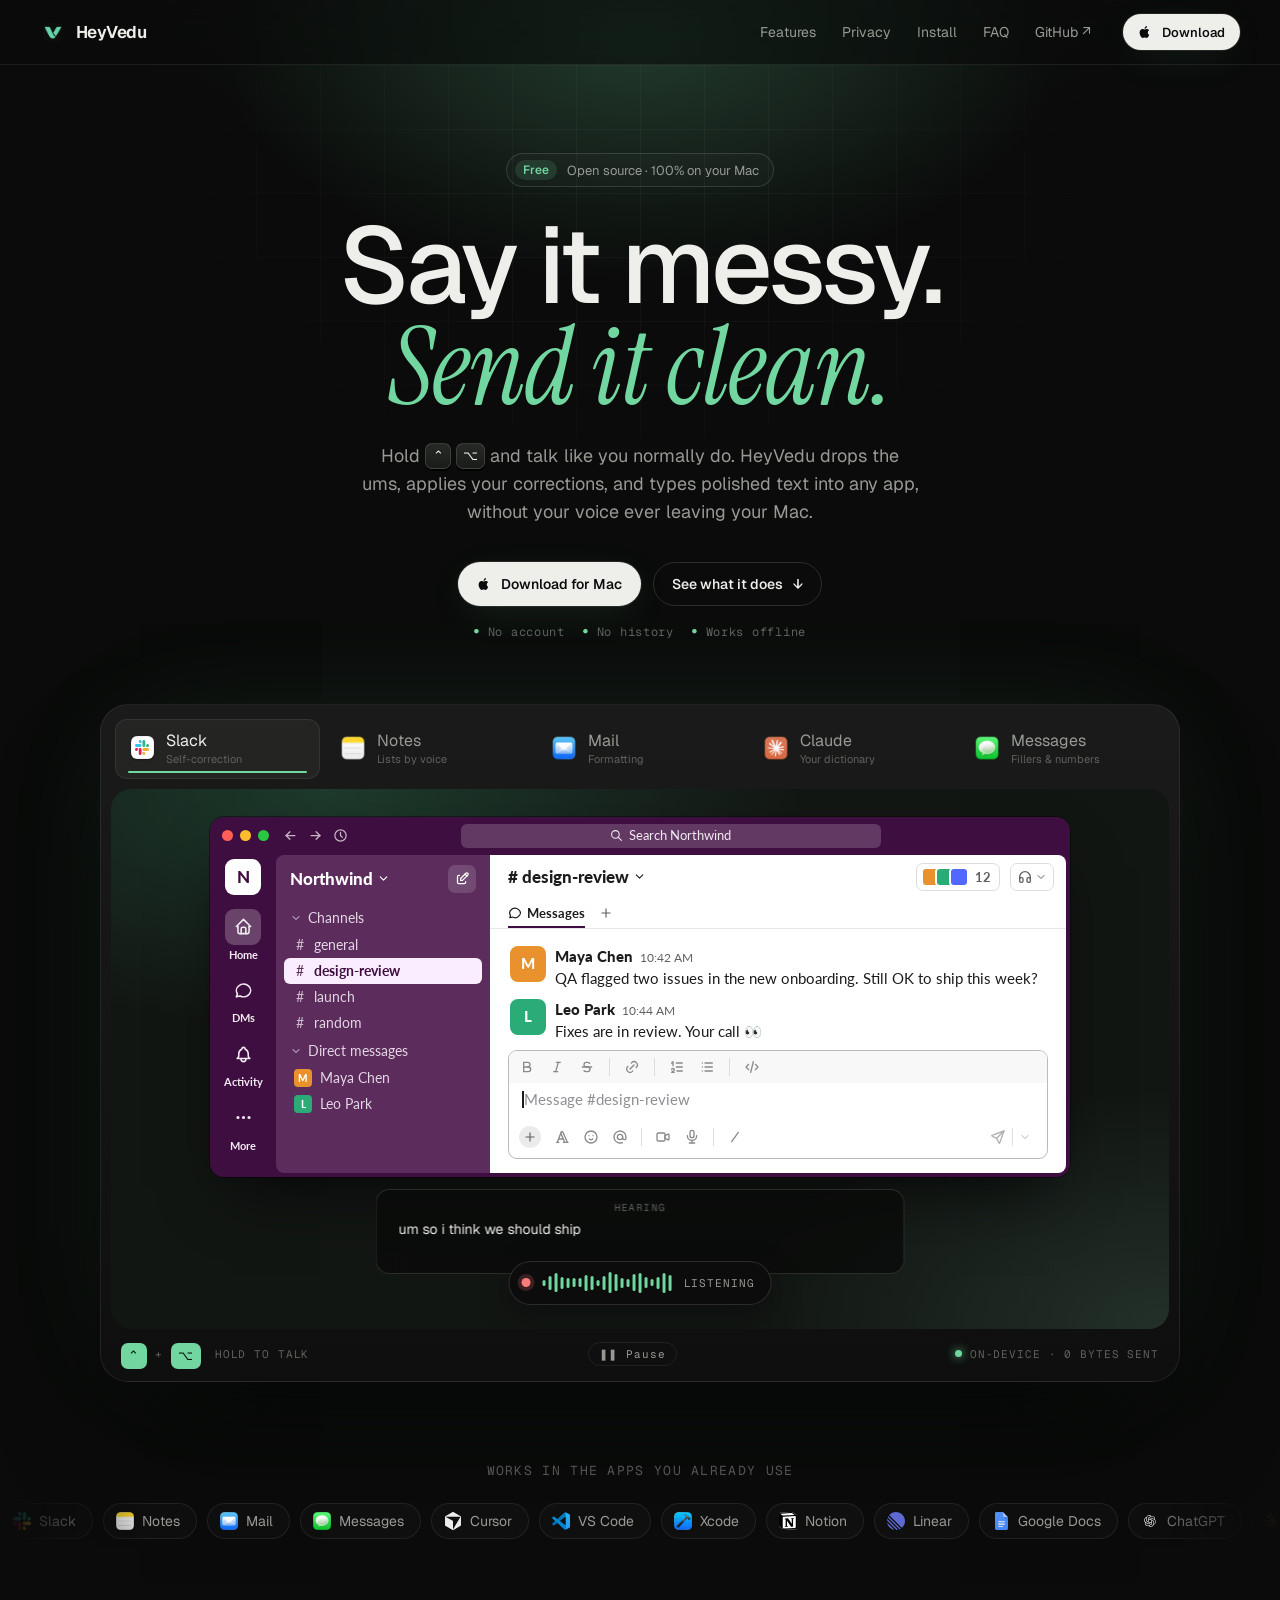
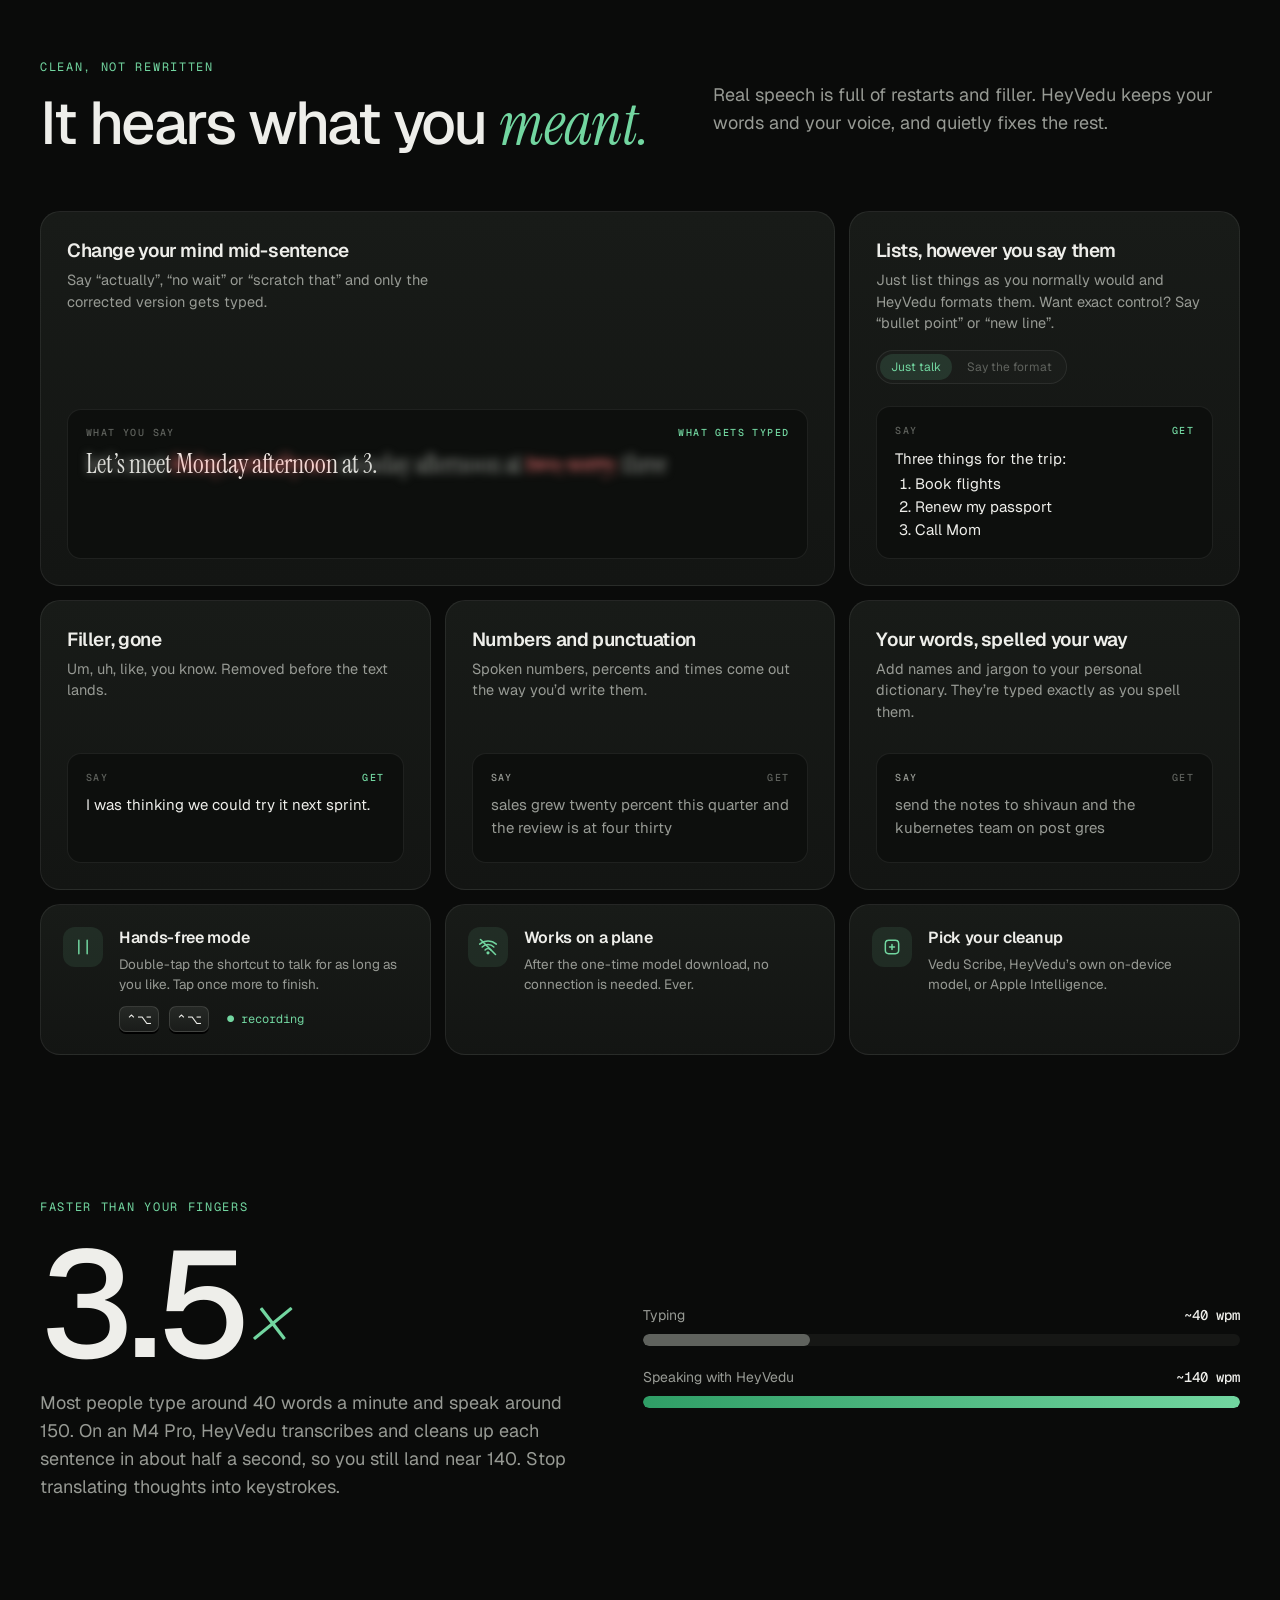
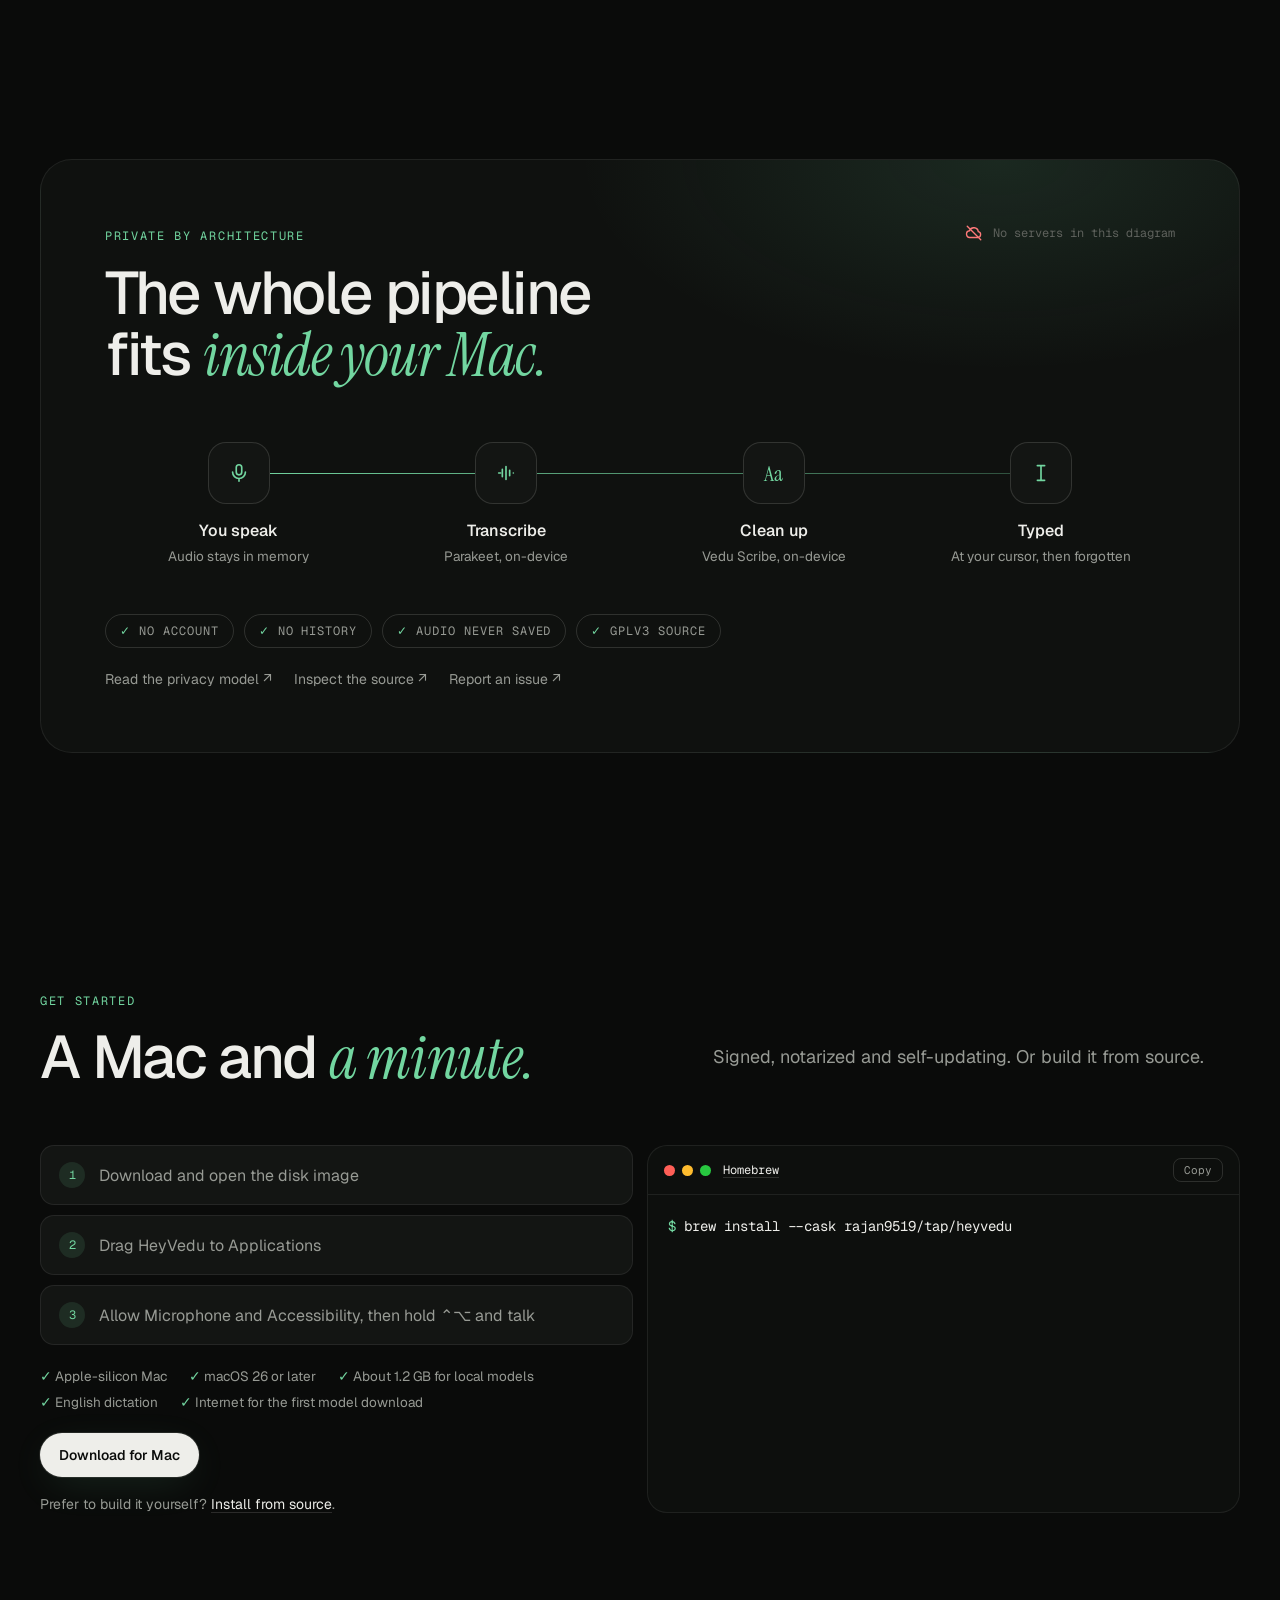
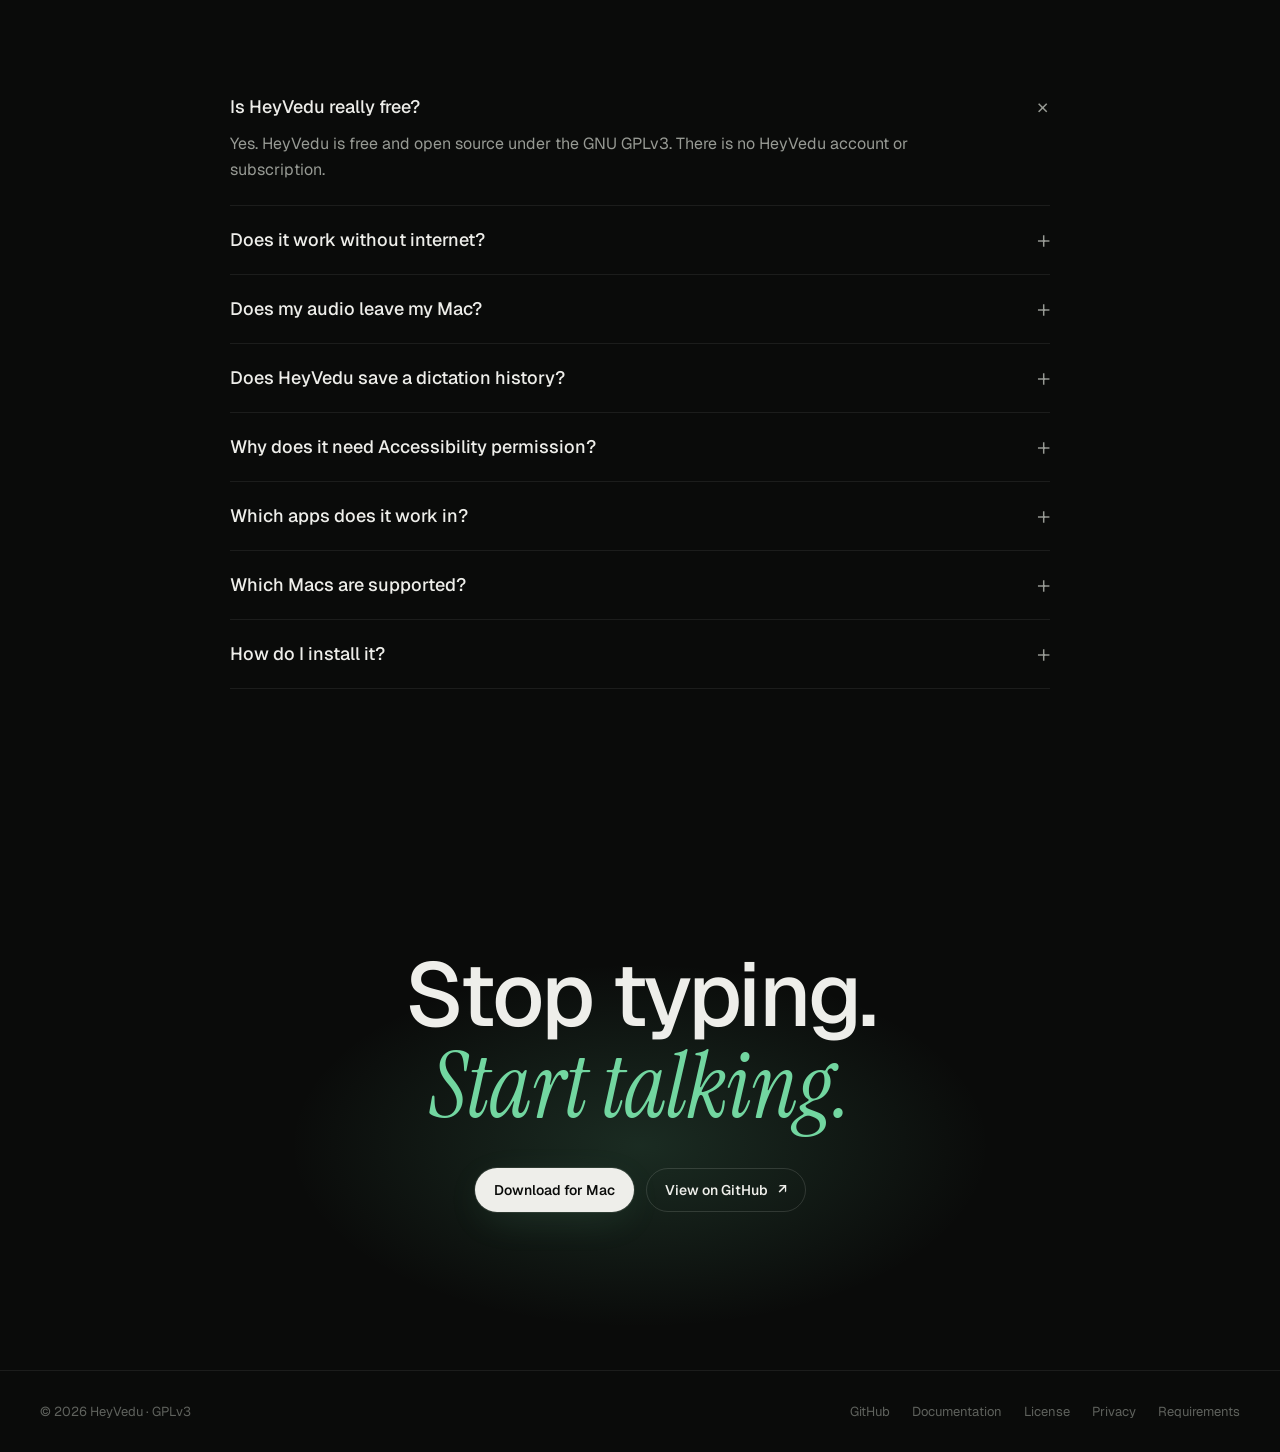
==== index.html @ 9bcd59ab "Lower the minimum macOS version to 26.0 Only the Apple Intelligence chunker needed 26.4, for SystemL" ====
<!doctype html>
<html lang="en">
<head>
  <meta charset="utf-8">
  <meta name="viewport" content="width=device-width, initial-scale=1">
  <meta name="description" content="HeyVedu is free, open-source, on-device push-to-talk dictation for Apple-silicon Macs. Talk naturally; it removes filler, applies your corrections and types clean text into any app.">
  <meta name="theme-color" content="#0a0b0a">
  <meta name="color-scheme" content="dark">
  <meta property="og:title" content="HeyVedu: Private dictation for Mac">
  <meta property="og:description" content="Say it messy. Send it clean. Free, open-source dictation that runs entirely on your Mac.">
  <meta property="og:type" content="website">
  <meta property="og:url" content="https://heyvedu.com/">
  <title>HeyVedu: Private dictation for Mac</title>
  <link rel="icon" href="assets/brand/favicon.ico" sizes="any">
  <link rel="icon" href="assets/brand/favicon-32.png" type="image/png" sizes="32x32">
  <link rel="icon" href="assets/brand/favicon-16.png" type="image/png" sizes="16x16">
  <link rel="apple-touch-icon" href="assets/brand/apple-touch-icon.png">
  <link rel="preconnect" href="https://fonts.googleapis.com">
  <link rel="preconnect" href="https://fonts.gstatic.com" crossorigin>
  <link href="https://fonts.googleapis.com/css2?family=Geist:wght@300..800&family=Lato:wght@400;700;900&family=Geist+Mono:wght@400;500&family=Instrument+Serif:ital@0;1&display=swap" rel="stylesheet">
  <link rel="stylesheet" href="styles.css?v=20261010-claude">
  <script>document.documentElement.classList.add('js')</script>
  <script src="script.js?v=20261010-claude" defer></script>
</head>
<body>
<a class="skip-link" href="#main">Skip to content</a>

<header class="site-header">
<nav class="top" aria-label="Main navigation">
  <div class="wrap">
    <a class="brand" href="#top" aria-label="HeyVedu home"><img src="assets/brand/heyvedu-app-icon.png" alt="" width="26" height="26">HeyVedu</a>
    <div class="nav-links" id="nav-links">
      <a href="#features">Features</a>
      <a href="#privacy">Privacy</a>
      <a href="#install">Install</a>
      <a href="#faq">FAQ</a>
      <a href="https://github.com/rajan9519/heyvedu" target="_blank" rel="noreferrer">GitHub <span aria-hidden="true">↗</span></a>
    </div>
    <a class="btn primary sm" href="https://app.heyvedu.com/download"><svg class="apple" viewBox="0 0 16 16" fill="currentColor"><path d="M11.2 8.5c0-1.7 1.4-2.5 1.5-2.6-.8-1.2-2.1-1.3-2.5-1.4-1.1-.1-2.1.6-2.6.6-.6 0-1.4-.6-2.3-.6C4.1 4.5 3 5.2 2.4 6.3c-1.2 2.1-.3 5.2.9 6.9.6.8 1.2 1.8 2.1 1.7.9 0 1.2-.5 2.2-.5s1.3.5 2.2.5c.9 0 1.5-.8 2.1-1.7.7-1 .9-1.9.9-2-.1 0-1.6-.6-1.6-2.7zM9.5 3.4c.5-.6.8-1.4.7-2.2-.7 0-1.5.5-2 1.1-.4.5-.8 1.3-.7 2.1.8.1 1.5-.4 2-1z"/></svg>Download</a>
    <button class="menu-toggle" type="button" aria-expanded="false" aria-controls="nav-links"><span class="sr-only">Open menu</span><span></span><span></span></button>
  </div>
</nav>
</header>

<main id="main">
<section class="hero" id="top">
  <div class="wrap">
    <span class="pill"><b>Free</b> Open source · 100% on your Mac</span>
    <h1>Say it messy.<br><span class="it">Send it clean.</span></h1>
    <p class="lede">Hold <span class="kbd">⌃</span> <span class="kbd">⌥</span> and talk like you normally do. HeyVedu drops the ums, applies your corrections, and types polished text into any app, without your voice ever leaving your Mac.</p>
    <div class="cta">
      <a class="btn primary" href="https://app.heyvedu.com/download"><svg class="apple" viewBox="0 0 16 16" fill="currentColor"><path d="M11.2 8.5c0-1.7 1.4-2.5 1.5-2.6-.8-1.2-2.1-1.3-2.5-1.4-1.1-.1-2.1.6-2.6.6-.6 0-1.4-.6-2.3-.6C4.1 4.5 3 5.2 2.4 6.3c-1.2 2.1-.3 5.2.9 6.9.6.8 1.2 1.8 2.1 1.7.9 0 1.2-.5 2.2-.5s1.3.5 2.2.5c.9 0 1.5-.8 2.1-1.7.7-1 .9-1.9.9-2-.1 0-1.6-.6-1.6-2.7zM9.5 3.4c.5-.6.8-1.4.7-2.2-.7 0-1.5.5-2 1.1-.4.5-.8 1.3-.7 2.1.8.1 1.5-.4 2-1z"/></svg>Download for Mac</a>
      <a class="btn" href="#features">See what it does <span aria-hidden="true">↓</span></a>
    </div>
    <div class="meta"><span>No account</span><span>No history</span><span>Works offline</span></div>

    <span class="anchor" id="how"></span>
    <div class="stage" id="stage" role="region" aria-label="Animated demo of HeyVedu dictating into Slack, Notes, Mail, Claude and Messages">
      <div class="tabs" id="tabs" role="tablist"></div>
      <div class="desk">
        <div class="win" id="win"></div>
        <div class="caption" id="caption" aria-hidden="true"></div>
        <div class="hud idle" id="hud"><span class="dot"></span><span class="wave" id="wave"></span><span class="st" id="hudst">Listening</span></div>
      </div>
      <div class="stage-foot">
        <div class="keys" id="keys"><span class="kbd">⌃</span><span>+</span><span class="kbd">⌥</span><span style="margin-left:6px">Hold to talk</span></div>
        <button class="stage-ctl" id="pause" type="button" aria-pressed="false">❚❚ Pause</button>
        <div class="ondev">On-device · 0 bytes sent</div>
      </div>
    </div>
  </div>
</section>

<div class="works">
  <p>Works in the apps you already use</p>
  <div class="marquee"><div class="row" id="apps"></div></div>
</div>

<section id="features">
  <div class="wrap">
    <div class="sec-head reveal">
      <div><span class="eyebrow">Clean, not rewritten</span><h2>It hears what you <span class="it">meant.</span></h2></div>
      <p class="lede">Real speech is full of restarts and filler. HeyVedu keeps your words and your voice, and quietly fixes the rest.</p>
    </div>

    <div class="bento">
      <article class="card span2 big-morph reveal">
        <h3>Change your mind mid-sentence</h3>
        <p>Say “actually”, “no wait” or “scratch that” and only the corrected version gets typed.</p>
        <div class="demo"><div class="morph" data-loop>
          <div class="lbl"><b class="a">What you say</b><b class="b">What gets typed</b></div>
          <div class="raw">let’s meet <s>friday, actually no,</s> monday afternoon at <s>two, sorry,</s> three</div>
          <div class="clean">Let’s meet Monday afternoon at 3.</div>
        </div></div>
      </article>
      <article class="card reveal">
        <h3>Lists, however you say them</h3>
        <p>Just list things as you normally would and HeyVedu formats them. Want exact control? Say “bullet point” or “new line”.</p>
        <div class="modes" aria-hidden="true"><span class="on">Just talk</span><span>Say the format</span></div>
        <div class="demo"><div class="morph" data-loop>
          <div class="lbl"><b class="a">Say</b><b class="b">Get</b></div>
          <div class="v on">
            <div class="raw">three things for the trip <s>first</s> book flights <s>second</s> renew my passport <s>and third</s> call mom</div>
            <div class="clean">Three things for the trip:<ol><li>Book flights</li><li>Renew my passport</li><li>Call Mom</li></ol></div>
          </div>
          <div class="v">
            <div class="raw">to do <em>bullet point</em> book flights <em>bullet point</em> renew passport <em>bullet point</em> call mom</div>
            <div class="clean">To do:<ul><li>Book flights</li><li>Renew passport</li><li>Call Mom</li></ul></div>
          </div>
        </div></div>
      </article>
      <article class="card reveal">
        <h3>Filler, gone</h3>
        <p>Um, uh, like, you know. Removed before the text lands.</p>
        <div class="demo"><div class="morph" data-loop>
          <div class="lbl"><b class="a">Say</b><b class="b">Get</b></div>
          <div class="raw"><s>so um</s> I was <s>like</s> thinking we could <s>uh you know</s> try it next sprint</div>
          <div class="clean">I was thinking we could try it next sprint.</div>
        </div></div>
      </article>
      <article class="card reveal">
        <h3>Numbers and punctuation</h3>
        <p>Spoken numbers, percents and times come out the way you’d write them.</p>
        <div class="demo"><div class="morph" data-loop>
          <div class="lbl"><b class="a">Say</b><b class="b">Get</b></div>
          <div class="raw">sales grew twenty percent this quarter and the review is at four thirty</div>
          <div class="clean">Sales grew 20% this quarter, and the review is at 4:30.</div>
        </div></div>
      </article>
      <article class="card reveal">
        <h3>Your words, spelled your way</h3>
        <p>Add names and jargon to your personal dictionary. They’re typed exactly as you spell them.</p>
        <div class="demo"><div class="morph" data-loop>
          <div class="lbl"><b class="a">Say</b><b class="b">Get</b></div>
          <div class="raw">send the notes to shivaun and the kubernetes team on post gres</div>
          <div class="clean">Send the notes to <mark class="dict">Siobhan</mark> and the <mark class="dict">Kubernetes</mark> team on <mark class="dict">Postgres</mark>.</div>
        </div></div>
      </article>
    </div>

    <div class="mini">
      <article class="card reveal">
        <div class="ico"><svg width="20" height="20" viewBox="0 0 24 24" fill="none" stroke="currentColor" stroke-width="1.8" stroke-linecap="round"><path d="M7 4v16M17 4v16"/></svg></div>
        <div><h3>Hands-free mode</h3><p>Double-tap the shortcut to talk for as long as you like. Tap once more to finish.</p>
          <div class="handsfree" style="margin-top:12px"><span class="kbd tap">⌃⌥</span><span class="kbd tap">⌃⌥</span><span class="ring">● recording</span></div></div>
      </article>
      <article class="card reveal">
        <div class="ico"><svg width="20" height="20" viewBox="0 0 24 24" fill="none" stroke="currentColor" stroke-width="1.8" stroke-linecap="round"><path d="M2 8.5a15 15 0 0 1 20 0M5 12a10 10 0 0 1 14 0M8.5 15.5a5 5 0 0 1 7 0"/><circle cx="12" cy="19" r="1"/><path d="M3 3l18 18"/></svg></div>
        <div><h3>Works on a plane</h3><p>After the one-time model download, no connection is needed. Ever.</p></div>
      </article>
      <article class="card reveal">
        <div class="ico"><svg width="20" height="20" viewBox="0 0 24 24" fill="none" stroke="currentColor" stroke-width="1.8" stroke-linecap="round"><rect x="4" y="4" width="16" height="16" rx="4"/><path d="M9 12h6M12 9v6"/></svg></div>
        <div><h3>Pick your cleanup</h3><p>Vedu Scribe, HeyVedu’s own on-device model, or Apple Intelligence.</p></div>
      </article>
    </div>
  </div>
</section>

<section style="padding-top:20px">
  <div class="wrap speed reveal">
    <div>
      <span class="eyebrow">Faster than your fingers</span>
      <div class="stat" style="margin-top:20px">3.5<span class="it">×</span></div>
      <p class="lede">Most people type around 40 words a minute and speak around 150. On an M4 Pro, HeyVedu transcribes and cleans up each sentence in about half a second, so you still land near 140. Stop translating thoughts into keystrokes.</p>
    </div>
    <div class="race" id="race">
      <div class="lane t"><div class="top"><span>Typing</span><b>~40 wpm</b></div><div class="track"><i></i></div></div>
      <div class="lane v"><div class="top"><span>Speaking with HeyVedu</span><b>~140 wpm</b></div><div class="track"><i></i></div></div>
    </div>
  </div>
</section>

<section id="privacy">
  <div class="wrap">
    <div class="privacy reveal">
      <div class="nocloud"><svg width="18" height="18" viewBox="0 0 24 24" fill="none" stroke="currentColor" stroke-width="1.8" stroke-linecap="round"><path d="M7 18h10a4 4 0 0 0 .7-7.9A6 6 0 0 0 6.1 9 4.5 4.5 0 0 0 7 18z"/><path d="M3 3l18 18"/></svg>No servers in this diagram</div>
      <span class="eyebrow">Private by architecture</span>
      <h2 style="margin-top:18px">The whole pipeline<br>fits <span class="it">inside your Mac.</span></h2>
      <div class="flow">
        <div class="node"><div class="ico"><svg width="22" height="22" viewBox="0 0 24 24" fill="none" stroke="currentColor" stroke-width="1.8" stroke-linecap="round"><rect x="9" y="3" width="6" height="11" rx="3"/><path d="M5 11a7 7 0 0 0 14 0M12 18v3"/></svg></div><b>You speak</b><span>Audio stays in memory</span></div>
        <div class="node"><div class="ico"><svg width="22" height="22" viewBox="0 0 24 24" fill="none" stroke="currentColor" stroke-width="1.8" stroke-linecap="round"><path d="M4 12h2M8 8v8M12 5v14M16 9v6M20 12h0"/></svg></div><b>Transcribe</b><span>Parakeet, on-device</span></div>
        <div class="node"><div class="ico" style="font-family:var(--serif);font-size:22px">Aa</div><b>Clean up</b><span>Vedu Scribe, on-device</span></div>
        <div class="node"><div class="ico"><svg width="22" height="22" viewBox="0 0 24 24" fill="none" stroke="currentColor" stroke-width="1.8" stroke-linecap="round"><path d="M12 4v16M8 4h8M8 20h8"/></svg></div><b>Typed</b><span>At your cursor, then forgotten</span></div>
      </div>
      <div class="badges"><span>No account</span><span>No history</span><span>Audio never saved</span><span>GPLv3 source</span></div>
      <div class="oss-links"><a href="https://github.com/rajan9519/heyvedu#privacy" target="_blank" rel="noreferrer">Read the privacy model ↗</a><a href="https://github.com/rajan9519/heyvedu" target="_blank" rel="noreferrer">Inspect the source ↗</a><a href="https://github.com/rajan9519/heyvedu/issues" target="_blank" rel="noreferrer">Report an issue ↗</a></div>
    </div>
  </div>
</section>

<section id="install">
  <div class="wrap">
    <div class="sec-head reveal">
      <div><span class="eyebrow">Get started</span><h2>A Mac and <span class="it">a minute.</span></h2></div>
      <p class="lede">Signed, notarized and self-updating. Or build it from source.</p>
    </div>
    <div class="install reveal">
      <div>
        <ol class="steps">
          <li>Download and open the disk image</li>
          <li>Drag HeyVedu to Applications</li>
          <li>Allow Microphone and Accessibility, then hold ⌃⌥ and talk</li>
        </ol>
        <div class="req" id="requirements"><span>Apple-silicon Mac</span><span>macOS 26 or later</span><span>About 1.2 GB for local models</span><span>English dictation</span><span>Internet for the first model download</span></div>
        <a class="btn primary" href="https://app.heyvedu.com/download">Download for Mac</a>
        <p class="install-note">Prefer to build it yourself? <a href="https://github.com/rajan9519/heyvedu#install-from-source">Install from source</a>.</p>
      </div>
      <div class="term">
        <div class="h"><span class="lights"><i></i><i></i><i></i></span><a href="https://brew.sh" target="_blank" rel="noreferrer">Homebrew</a><button class="copy" id="copy" type="button">Copy</button></div>
        <pre><span class="p">$</span> brew install --cask rajan9519/tap/heyvedu</pre>
      </div>
    </div>
  </div>
</section>

<section id="faq" style="padding-top:40px">
  <div class="wrap">
    <div class="faq reveal">
      <h2 class="sr-only">Questions, answered</h2>
      <details open><summary>Is HeyVedu really free?</summary><p>Yes. HeyVedu is free and open source under the GNU GPLv3. There is no HeyVedu account or subscription.</p></details>
      <details><summary>Does it work without internet?</summary><p>Yes, after the first model downloads. Speech recognition and cleanup run entirely on your Mac.</p></details>
      <details><summary>Does my audio leave my Mac?</summary><p>No. Recorded audio stays in memory, is never written to disk, and is transcribed on-device.</p></details>
      <details><summary>Does HeyVedu save a dictation history?</summary><p>No. HeyVedu does not store a dictation history. Debug builds log timing and errors, but not audio, transcripts, or typed keys.</p></details>
      <details><summary>Why does it need Accessibility permission?</summary><p>Accessibility access lets HeyVedu observe your push-to-talk shortcut and paste the finished text at your current cursor. Your clipboard is restored afterwards.</p></details>
      <details><summary>Which apps does it work in?</summary><p>Almost anything that accepts pasted text: chat, email, notes, documents, code editors, AI chats and terminals.</p></details>
      <details><summary>Which Macs are supported?</summary><p>HeyVedu requires an Apple-silicon Mac running macOS 26 or later. Dictation is currently English-only.</p></details>
      <details><summary>How do I install it?</summary><p><a href="https://app.heyvedu.com/download">Download the disk image</a>, open it, and drag HeyVedu to Applications. The app is signed and notarized by Apple and updates itself. You can also install it with Homebrew or <a href="https://github.com/rajan9519/heyvedu#install-from-source">build it from source</a> with Xcode.</p></details>
    </div>
  </div>
</section>

<div class="final">
  <div class="wrap reveal">
    <h2>Stop typing.<br><span class="it">Start talking.</span></h2>
    <div class="cta"><a class="btn primary" href="https://app.heyvedu.com/download">Download for Mac</a><a class="btn" href="https://github.com/rajan9519/heyvedu" target="_blank" rel="noreferrer">View on GitHub <span aria-hidden="true">↗</span></a></div>
  </div>
</div>

</main>

<footer><div class="wrap"><span>© 2026 HeyVedu · GPLv3</span><nav aria-label="Footer navigation"><a href="https://github.com/rajan9519/heyvedu">GitHub</a><a href="https://github.com/rajan9519/heyvedu#readme">Documentation</a><a href="https://github.com/rajan9519/heyvedu/blob/main/LICENSE">License</a><a href="#privacy">Privacy</a><a href="#requirements">Requirements</a></nav></div></footer>
</body>
</html>
---- styles.css ----
/* HeyVedu website. Theme: Midnight Mint. */
:root {
  --bg: #0a0b0a;
  --bg-2: #0f110f;
  --card: #131513;
  --card-2: #181b18;
  --line: color-mix(in srgb, var(--text) 8%, transparent);
  --line-2: color-mix(in srgb, var(--text) 14%, transparent);
  --text: #eeeeea;
  --muted: #979a94;
  --faint: #5f625d;
  --green: #72d6a0;
  --green-deep: #2f9e66;
  --green-glow: color-mix(in srgb, var(--green) 18%, transparent);
  --red: #ff7a7a;
  --amber: #f3c46b;
  --sans: "Geist", -apple-system, BlinkMacSystemFont, "SF Pro Text", sans-serif;
  --serif: "Instrument Serif", "Iowan Old Style", Georgia, serif;
  --mono: "Geist Mono", "SFMono-Regular", ui-monospace, monospace;
  --r: 20px;
  --display: var(--sans);
  --display-weight: 500;
  --display-track: -.035em;
  --accent-font: var(--serif);
  --accent-style: italic;
  --accent-weight: 400;
  --accent-track: -.01em;
  --btn: #eeeeea; --btn-fg: #0a0b0a;
  --kbd-1: #262926; --kbd-2: #1a1c1a; --kbd-shadow: #000;
  --on-accent: #07150d;
  --surface: #0d0f0d;
  --hud: #0b0c0b;
  --shadow: rgba(0,0,0,.9);
  --desk: radial-gradient(800px 400px at 20% 0%, #1d3a2c, transparent 60%), radial-gradient(700px 400px at 100% 100%, #23302a, transparent 60%), #121613;
  color-scheme: dark;
}
* { box-sizing: border-box; }
html { scroll-behavior: smooth; }
body { margin: 0; background: var(--bg); color: var(--text); font-family: var(--sans); -webkit-font-smoothing: antialiased; overflow-x: hidden; }
a { color: inherit; text-decoration: none; }
button { font: inherit; color: inherit; cursor: pointer; }
.wrap { width: min(1200px, 100% - 32px); margin: 0 auto; }
.eyebrow { font-family: var(--mono); font-size: 12px; letter-spacing: .14em; text-transform: uppercase; color: var(--green); }
h1, h2, .stat { font-family: var(--display); font-weight: var(--display-weight); letter-spacing: var(--display-track); margin: 0; }
h2 { font-size: clamp(36px, 5vw, 60px); line-height: 1.02; }
.it { font-family: var(--accent-font); font-style: var(--accent-style); font-weight: var(--accent-weight); letter-spacing: var(--accent-track); color: var(--green); }
.lede { color: var(--muted); font-size: 18px; line-height: 1.55; max-width: 560px; }

/* Nav */
nav.top { position: sticky; top: 0; z-index: 50; backdrop-filter: blur(18px) saturate(1.4); background: color-mix(in srgb, var(--bg) 60%, transparent); border-bottom: 1px solid var(--line); }
nav.top .wrap { display: flex; align-items: center; height: 64px; gap: 32px; }
.brand { display: flex; align-items: center; gap: 10px; font-weight: 650; font-size: 17px; letter-spacing: -.03em; }
.brand img { width: 26px; height: 26px; border-radius: 7px; }
.nav-links { display: flex; gap: 26px; font-size: 14px; color: var(--muted); margin-left: auto; }
.nav-links a:hover { color: var(--text); }
.btn { display: inline-flex; align-items: center; gap: 10px; height: 44px; padding: 0 18px; border-radius: 999px; font-size: 14px; font-weight: 550; border: 1px solid var(--line-2); background: transparent; transition: transform .2s, background .2s, box-shadow .2s; white-space: nowrap; }
.btn:hover { transform: translateY(-1px); }
.btn.primary { background: var(--btn); color: var(--btn-fg); border-color: transparent; box-shadow: 0 0 0 1px color-mix(in srgb, var(--text) 10%, transparent), 0 10px 40px -10px var(--green-glow); }
.btn.primary:hover { filter: brightness(1.12); }
.btn.sm { height: 36px; padding: 0 14px; font-size: 13px; }
.btn .apple { width: 14px; height: 14px; }

/* Hero */
.hero { position: relative; padding: 88px 0 40px; text-align: center; }
.hero::before { content: ""; position: absolute; inset: -200px 0 auto; height: 900px; background: radial-gradient(600px 340px at 50% 20%, color-mix(in srgb, var(--green) 20%, transparent), transparent 70%), radial-gradient(900px 500px at 50% 0%, color-mix(in srgb, var(--green) 7%, transparent), transparent 70%); pointer-events: none; z-index: -1; }
.hero::after { content: ""; position: absolute; inset: 0; background-image: linear-gradient(var(--line) 1px, transparent 1px), linear-gradient(90deg, var(--line) 1px, transparent 1px); background-size: 64px 64px; mask-image: radial-gradient(700px 420px at 50% 10%, #000 20%, transparent 75%); opacity: .5; pointer-events: none; z-index: -1; }
.pill { display: inline-flex; align-items: center; gap: 10px; padding: 6px 14px 6px 8px; border: 1px solid var(--line-2); border-radius: 999px; font-size: 13px; color: var(--muted); background: color-mix(in srgb, var(--text) 2%, transparent); }
.pill b { font-weight: 550; color: var(--text); padding: 2px 8px; border-radius: 999px; background: color-mix(in srgb, var(--green) 14%, transparent); color: var(--green); font-size: 12px; }
.hero h1 { font-size: clamp(52px, 8.4vw, 112px); line-height: .94; margin: 28px auto 24px; max-width: 980px; }
.hero .lede { margin: 0 auto; text-align: center; }
.kbd { display: inline-flex; align-items: center; justify-content: center; min-width: 26px; height: 26px; padding: 0 6px; border-radius: 7px; font-family: var(--mono); font-size: 13px; color: var(--text); background: linear-gradient(var(--kbd-1), var(--kbd-2)); border: 1px solid var(--line-2); box-shadow: 0 2px 0 var(--kbd-shadow); vertical-align: 2px; }
.cta { display: flex; gap: 12px; justify-content: center; margin: 36px 0 18px; flex-wrap: wrap; }
.meta { font-family: var(--mono); font-size: 12px; color: var(--faint); letter-spacing: .06em; display: flex; gap: 18px; justify-content: center; flex-wrap: wrap; }
.meta span::before { content: "●"; color: var(--green); margin-right: 8px; font-size: 8px; vertical-align: 2px; }

/* Demo stage */
.stage { margin: 64px auto 0; max-width: 1080px; border-radius: 28px; padding: 10px; background: linear-gradient(180deg, color-mix(in srgb, var(--text) 7%, transparent), color-mix(in srgb, var(--text) 2%, transparent)); border: 1px solid var(--line); box-shadow: 0 60px 120px -40px var(--shadow), 0 0 120px -40px var(--green-glow); text-align: left; }
.tabs { display: flex; gap: 6px; padding: 4px 4px 10px; overflow-x: auto; scrollbar-width: none; }
.tab { position: relative; flex: 1; min-width: 136px; display: flex; align-items: center; gap: 10px; padding: 10px 12px 12px; border-radius: 12px; border: 1px solid transparent; background: transparent; text-align: left; color: var(--muted); overflow: hidden; transition: background .2s, color .2s; }
.tab:hover { color: var(--text); }
.tab.on { background: color-mix(in srgb, var(--text) 5%, transparent); border-color: var(--line); color: var(--text); }
.tab .ic { width: 28px; height: 28px; display: grid; place-items: center; flex: none; }
.tab .ic img { width: 100%; height: 100%; object-fit: contain; }
.tab .ic.tile { width: 23px; height: 23px; margin: 0 2.5px; border-radius: 6px; box-shadow: 0 1px 2px rgba(0,0,0,.35), inset 0 0 0 .5px rgba(0,0,0,.12); }
.tab .ic.tile img { width: 64%; height: 64%; }
.tab small { display: block; font-size: 11px; color: var(--faint); margin-top: 1px; }
.tab .bar { position: absolute; left: 12px; right: 12px; bottom: 5px; height: 2px; border-radius: 2px; background: var(--line); overflow: hidden; opacity: 0; }
.tab.on .bar { opacity: 1; }
.tab .bar i { display: block; height: 100%; width: 0; background: var(--green); }
.desk { position: relative; height: 540px; border-radius: 20px; overflow: hidden; background: var(--desk); }
.win { position: absolute; left: 50%; top: 28px; transform: translateX(-50%); width: min(860px, calc(100% - 32px)); height: 360px; border-radius: 14px; overflow: hidden; box-shadow: 0 30px 60px -20px rgba(0,0,0,.7), 0 0 0 1px rgba(0,0,0,.4); transition: opacity .35s, transform .35s; }
.win.swap { opacity: 0; transform: translateX(-50%) translateY(10px) scale(.985); }
.lights { display: flex; gap: 7px; }
.lights i { width: 11px; height: 11px; border-radius: 50%; background: #ff5f57; }
.lights i:nth-child(2) { background: #febc2e; } .lights i:nth-child(3) { background: #28c840; }

/* Live caption + HUD */
.caption { position: absolute; left: 50%; top: 400px; transform: translateX(-50%) translateY(8px); max-width: min(640px, calc(100% - 40px)); padding: 10px 16px; border-radius: 14px; background: color-mix(in srgb, var(--bg) 78%, transparent); backdrop-filter: blur(14px); border: 1px solid var(--line-2); font-size: 14px; line-height: 1.55; color: var(--text); opacity: 0; transition: opacity .3s, transform .3s; text-align: center; }
.caption.show { opacity: 1; transform: translateX(-50%) translateY(0); }
.caption .lbl { display: block; font-family: var(--mono); font-size: 10px; letter-spacing: .14em; color: var(--faint); text-transform: uppercase; margin-bottom: 4px; }
.w { display: inline; opacity: 0; transition: opacity .18s, color .3s; }
.w.in { opacity: 1; }
.w.f, .w.x { position: relative; }
.w.c { color: var(--amber); font-family: var(--mono); font-size: 12px; }
.w.d { text-decoration: underline dotted color-mix(in srgb, var(--green) 70%, transparent); text-underline-offset: 4px; }
.caption.clean .w.f, .caption.clean .w.x { color: var(--red); text-decoration: line-through; text-decoration-thickness: 1.5px; opacity: .65; }
.caption.clean .w.c { opacity: .5; }
.hud { position: absolute; left: 50%; bottom: 24px; transform: translateX(-50%); display: flex; align-items: center; gap: 12px; height: 44px; padding: 0 16px 0 12px; border-radius: 999px; background: var(--hud); border: 1px solid var(--line-2); box-shadow: 0 10px 30px rgba(0,0,0,.35); font-size: 13px; color: var(--muted); min-width: 220px; transition: opacity .3s, transform .3s; }
.hud.idle { opacity: 0; transform: translateX(-50%) translateY(14px); }
.hud .dot { width: 9px; height: 9px; border-radius: 50%; background: var(--red); box-shadow: 0 0 0 4px rgba(255,122,122,.18); }
.hud.cleaning .dot { background: var(--green); box-shadow: 0 0 0 4px var(--green-glow); animation: pulse 1s infinite; }
.wave { display: flex; align-items: center; gap: 3px; height: 22px; flex: 1; }
.wave i { width: 3px; border-radius: 3px; background: var(--green); height: 4px; transition: height .12s; }
.hud .st { font-family: var(--mono); font-size: 11px; letter-spacing: .08em; text-transform: uppercase; margin-left: auto; }
@keyframes pulse { 50% { opacity: .4; } }
.stage-foot { display: flex; align-items: center; justify-content: space-between; gap: 16px; padding: 12px 10px 4px; font-family: var(--mono); font-size: 11px; color: var(--faint); letter-spacing: .08em; text-transform: uppercase; flex-wrap: wrap; }
.keys { display: flex; align-items: center; gap: 8px; }
.keys .kbd { transition: transform .1s, background .2s, color .2s; }
.keys.down .kbd { transform: translateY(2px); box-shadow: none; background: var(--green); color: var(--on-accent); border-color: transparent; }
.ondev { display: flex; align-items: center; gap: 8px; }
.ondev::before { content: ""; width: 7px; height: 7px; border-radius: 50%; background: var(--green); box-shadow: 0 0 10px var(--green); }
.stage-ctl { background: none; border: 1px solid var(--line); border-radius: 999px; padding: 4px 10px; font-family: var(--mono); font-size: 11px; color: var(--muted); letter-spacing: .08em; }

/* App skins: modelled on the real macOS apps */
.app { --sf: -apple-system, BlinkMacSystemFont, "SF Pro Text", "Helvetica Neue", sans-serif; display: flex; height: 100%; font: 13px/1.4 var(--sf); color: #1d1d1f; background: #fff; letter-spacing: 0; text-align: left; }
.app .i { width: 16px; height: 16px; flex: none; stroke-width: 1.7; }
.app .sp { flex: 1; }
.app .ph { color: #8e8e93; pointer-events: none; }
.app .ins:not(:empty) ~ .ph { display: none; }
.ins { white-space: normal; }
.caret { display: inline-block; width: 1.5px; height: 1.15em; vertical-align: -3px; background: currentColor; margin-left: 1px; animation: blink 1s steps(1) infinite; }
@keyframes blink { 50% { opacity: 0; } }
.pasted { animation: flash 1.2s ease-out; border-radius: 4px; }
@keyframes flash { 0% { background: color-mix(in srgb, var(--green) 45%, transparent); } 100% { background: transparent; } }
mark.dict { background: none; color: inherit; border-bottom: 2px solid var(--green); }

/* Slack */
.slack { flex-direction: column; background: #3f0e40; font-family: Lato, var(--sf); font-size: 14px; color: #1d1c1d; }
.slack .top { height: 38px; flex: none; display: flex; align-items: center; gap: 14px; padding: 0 12px; color: #e8dfe8; }
.slack .top .nav { display: flex; gap: 10px; width: 120px; opacity: .8; }
.slack .top .nav .i { width: 15px; height: 15px; }
.slack .top .search { flex: 1; max-width: 420px; margin: 0 auto; height: 24px; border-radius: 6px; background: rgba(255,255,255,.18); display: flex; align-items: center; justify-content: center; gap: 6px; font-size: 12.5px; color: #f2eaf2; }
.slack .top .search .i { width: 13px; height: 13px; }
.slack .body { flex: 1; display: flex; min-height: 0; padding: 0 4px 4px 0; }
.slack .rail { width: 66px; flex: none; display: flex; flex-direction: column; align-items: center; gap: 10px; padding-top: 4px; color: #f2eaf2; font-size: 10.5px; font-weight: 700; }
.slack .wsi { width: 36px; height: 36px; border-radius: 9px; background: #fff; color: #3f0e40; display: grid; place-items: center; font-weight: 900; font-size: 17px; margin-bottom: 4px; }
.slack .ri { display: flex; flex-direction: column; align-items: center; gap: 3px; }
.slack .ri span { width: 36px; height: 36px; border-radius: 9px; display: grid; place-items: center; }
.slack .ri span .i { width: 19px; height: 19px; }
.slack .ri.on span { background: rgba(255,255,255,.22); }
.slack aside { width: 214px; flex: none; background: #5b2c5c; border-radius: 8px 0 0 8px; padding: 10px 8px; color: #e4d6e4; font-size: 14px; overflow: hidden; }
.slack aside .ws { color: #fff; font-weight: 900; font-size: 17px; padding: 0 6px 10px; display: flex; align-items: center; gap: 4px; }
.slack aside .ws .i { width: 13px; height: 13px; }
.slack aside .ws .new { margin-left: auto; width: 28px; height: 28px; border-radius: 7px; background: rgba(255,255,255,.14); display: grid; place-items: center; }
.slack aside .ws .new .i { width: 15px; height: 15px; }
.slack aside .sec { display: flex; align-items: center; gap: 6px; padding: 6px 6px 4px; font-size: 13.5px; }
.slack aside .sec .i { width: 12px; height: 12px; }
.slack aside .ch { display: flex; align-items: center; gap: 8px; height: 26px; padding: 0 10px; border-radius: 6px; white-space: nowrap; }
.slack aside .ch b { width: 12px; text-align: center; font-weight: 400; opacity: .85; }
.slack aside .ch.on { background: #f9edff; color: #3f0e40; font-weight: 700; }
.slack .dm { width: 18px; height: 18px; border-radius: 4px; font-style: normal; line-height: 1; font-size: 10px; font-weight: 900; color: #fff; display: grid; place-items: center; }
.slack main { flex: 1; display: flex; flex-direction: column; min-width: 0; background: #fff; border-radius: 0 8px 8px 0; overflow: hidden; }
.slack .hd { height: 44px; flex: none; padding: 0 12px 0 18px; display: flex; align-items: center; gap: 10px; }
.slack .hd b { font-weight: 900; font-size: 17px; display: flex; align-items: center; gap: 4px; margin-right: auto; }
.slack .hd b .i { width: 13px; height: 13px; }
.slack .mem { display: flex; align-items: center; height: 28px; padding: 0 8px 0 4px; border: 1px solid #ddd; border-radius: 7px; font-size: 13px; font-weight: 700; color: #616061; }
.slack .mem i { width: 20px; height: 20px; border-radius: 5px; border: 2px solid #fff; margin-right: -6px; }
.slack .mem i:last-of-type { margin-right: 6px; }
.slack .hud-btn { display: flex; align-items: center; gap: 2px; height: 28px; padding: 0 6px; border: 1px solid #ddd; border-radius: 7px; color: #616061; }
.slack .hud-btn .i:last-child { width: 12px; height: 12px; }
.slack .tabsr { height: 30px; flex: none; display: flex; align-items: stretch; gap: 14px; padding: 0 18px; border-bottom: 1px solid #e8e8e8; font-size: 13px; color: #616061; }
.slack .tabsr span { display: flex; align-items: center; gap: 5px; }
.slack .tabsr .i { width: 14px; height: 14px; }
.slack .tabsr .on { color: #1d1c1d; font-weight: 700; box-shadow: inset 0 -2px #3f0e40; }
.slack .feed { flex: 1; padding: 8px 20px; display: flex; flex-direction: column; gap: 10px; justify-content: flex-end; overflow: hidden; }
.msg { display: flex; gap: 9px; }
.msg .av { width: 36px; height: 36px; border-radius: 8px; flex: none; display: grid; place-items: center; color: #fff; font-weight: 900; font-size: 15px; }
.msg b { font-size: 15px; font-weight: 900; } .msg time { color: #616061; font-size: 12px; margin-left: 7px; }
.msg p { margin: 1px 0 0; line-height: 1.45; font-size: 14.5px; }
.slack .composer { flex: none; margin: 0 18px 14px; border: 1px solid #bbbabb; border-radius: 9px; overflow: hidden; }
.slack .composer .fmt, .slack .composer .acts { display: flex; align-items: center; gap: 13px; padding: 7px 10px; color: #8a8a8a; }
.slack .composer .fmt { background: #f8f8f8; gap: 14px; }
.slack .composer em { width: 1px; height: 18px; background: #ddd; }
.slack .composer .txt { padding: 6px 12px; min-height: 26px; line-height: 1.45; font-size: 14.5px; }
.slack .composer .plus { width: 22px; height: 22px; border-radius: 50%; background: #ebebeb; display: grid; place-items: center; color: #616061; }
.slack .composer .plus .i { width: 14px; height: 14px; }
.slack .composer .send { margin-left: auto; display: flex; align-items: center; gap: 6px; height: 28px; padding: 0 6px 0 9px; border-radius: 5px; color: #b0b0b0; transition: background .2s, color .2s; }
.slack .composer .send em { background: currentColor; opacity: .4; }
.slack .composer .send .i:last-child { width: 12px; height: 12px; }
.slack .composer.ready .send { background: #007a5a; color: #fff; }

/* Notes */
.notes { background: #fff; }
.notes .tb { height: 44px; flex: none; display: flex; align-items: center; gap: 16px; padding: 0 14px; color: #6e6e73; }
.notes aside { width: 172px; flex: none; margin: 6px 0 6px 6px; border-radius: 12px; background: #f2f1ef; box-shadow: inset 0 0 0 .5px rgba(0,0,0,.08); overflow: hidden; }
.notes aside .tb { padding: 0 12px; justify-content: space-between; }
.notes .grp { font-size: 11px; font-weight: 600; color: #8e8e93; padding: 6px 16px 4px; }
.notes aside .f { white-space: nowrap; display: flex; align-items: center; gap: 7px; margin: 0 8px; padding: 5px 8px; border-radius: 7px; font-size: 13px; }
.notes aside .f .i { color: #e5a800; width: 17px; height: 17px; }
.notes aside .f span { margin-left: auto; color: #8e8e93; }
.notes aside .f.on { background: #dcdad6; }
.notes .list { width: 214px; flex: none; border-right: 1px solid #e8e8e8; overflow: hidden; }
.notes .list .grp { color: #1d1d1f; font-size: 12.5px; font-weight: 700; padding: 8px 18px 4px; }
.notes .list .n { margin: 0 8px; padding: 8px 10px; border-radius: 8px; }
.notes .list .n + .n { box-shadow: 0 -1px #ececec; }
.notes .list .n b { display: block; font-weight: 700; }
.notes .list .n span { color: #8e8e93; font-size: 12px; white-space: nowrap; overflow: hidden; text-overflow: ellipsis; display: block; }
.notes .list .n time { color: #1d1d1f; margin-right: 6px; }
.notes .list .n.on { background: #fcd765; }
.notes .list .n.on span { color: #5f5232; }
.notes main { flex: 1; display: flex; flex-direction: column; min-width: 0; }
.notes main .tb { gap: 18px; padding: 0 18px; }
.notes .doc { padding: 6px 34px; line-height: 1.55; font-size: 14px; }
.notes .doc .date { text-align: center; color: #8e8e93; font-size: 12px; margin-bottom: 14px; }
.notes .doc h3 { margin: 0 0 4px; font-size: 24px; font-weight: 700; }
.notes ul { margin: 4px 0 0; padding-left: 22px; }

/* Mail compose */
.mail { flex-direction: column; background: #fff; }
.mail .tb { height: 50px; flex: none; display: flex; align-items: center; gap: 18px; padding: 0 16px; background: #f6f5f4; border-bottom: 1px solid #e2e2e2; color: #6e6e73; }
.mail .tb .sendb { width: 32px; height: 28px; border-radius: 7px; display: grid; place-items: center; color: #6e6e73; }
.mail .tb .sendb .i { width: 19px; height: 19px; }
.mail .tb .title { font-weight: 700; color: #1d1d1f; font-size: 13.5px; }
.mail .tb .tools { margin-left: auto; display: flex; gap: 18px; }
.mail .tb .tools .i { width: 18px; height: 18px; }
.mail .f { display: flex; align-items: center; gap: 6px; height: 33px; margin: 0 18px; border-bottom: 1px solid #e8e8e8; color: #1d1d1f; font-size: 13px; }
.mail .f label { color: #8e8e93; min-width: 54px; text-align: right; margin-right: 4px; }
.mail .f .i { width: 12px; height: 12px; color: #8e8e93; }
.mail .chip { color: #0a63d1; background: #e3eefc; border-radius: 4px; padding: 1px 6px; }
.mail .f .add { margin-left: auto; color: #0a84ff; } .mail .f .add .i { width: 17px; height: 17px; color: #0a84ff; }
.mail .body { padding: 16px 22px; line-height: 1.6; font: 14px/1.6 Helvetica, var(--sf); }

/* Claude */
.claude { background: #faf9f5; color: #3d3d3a; font-size: 13.5px; }
.claude aside { width: 210px; flex: none; background: #f5f4ed; border-right: 1px solid #e8e6dc; display: flex; flex-direction: column; padding: 0 8px 8px; overflow: hidden; }
.claude aside .tb { height: 44px; flex: none; display: flex; align-items: center; padding: 0 6px; color: #73726c; }
.claude aside .si { display: flex; align-items: center; gap: 9px; height: 30px; padding: 0 8px; border-radius: 8px; color: #3d3d3a; }
.claude aside .si .i { color: #73726c; }
.claude aside .si.new { font-weight: 500; margin-bottom: 2px; }
.claude aside .si.new span { width: 20px; height: 20px; margin-left: -2px; border-radius: 50%; background: #c6613f; color: #fff; display: grid; place-items: center; }
.claude aside .si.new .i { color: #fff; width: 13px; height: 13px; stroke-width: 2.4; }
.claude aside .grp { font-size: 11.5px; color: #73726c; padding: 14px 8px 4px; }
.claude aside .rc { height: 28px; line-height: 28px; padding: 0 8px; border-radius: 8px; white-space: nowrap; overflow: hidden; text-overflow: ellipsis; font-size: 13px; }
.claude aside .rc.on { background: #ebe9df; }
.claude aside .me { margin-top: auto; display: flex; align-items: center; gap: 9px; padding: 8px; border-top: 1px solid #e8e6dc; }
.claude aside .me i { width: 28px; height: 28px; border-radius: 50%; background: #3d3d3a; color: #faf9f5; font: 600 12px/28px var(--sf); text-align: center; font-style: normal; }
.claude aside .me b { display: block; font-weight: 500; font-size: 12.5px; } .claude aside .me span { font-size: 11.5px; color: #73726c; }
.claude main { flex: 1; min-width: 0; display: flex; flex-direction: column; justify-content: center; align-items: center; padding: 18px 28px 22px; }
.claude .feed { display: flex; flex-direction: column; width: min(100%, 520px); }
.claude .feed h2 { display: flex; align-items: center; justify-content: center; gap: 12px; margin: 0 0 22px; font: 400 32px/1.1 "Tiempos Headline", Georgia, "Times New Roman", serif; letter-spacing: -.01em; color: #3d3d3a; }
.claude .feed h2 img { width: 30px; height: 30px; }
.claude .composer { width: min(100%, 520px); background: #fff; border: 1px solid #e3e1d7; border-radius: 18px; box-shadow: 0 4px 18px rgba(60,50,30,.06); padding: 14px 14px 10px 16px; }
.claude .composer .txt { min-height: 44px; line-height: 1.5; font-size: 14.5px; }
.claude .composer .caret { color: #c6613f; }
.claude .composer .row { display: flex; align-items: center; gap: 6px; margin-top: 6px; color: #73726c; }
.claude .composer .cb { width: 30px; height: 30px; border: 1px solid #e3e1d7; border-radius: 9px; display: grid; place-items: center; }
.claude .composer .model { display: flex; align-items: center; gap: 4px; margin-right: 8px; font-size: 13px; color: #3d3d3a; }
.claude .composer .model .i { width: 12px; height: 12px; }
.claude .composer .go { width: 30px; height: 30px; border-radius: 9px; background: #e5b8a5; color: #fff; display: grid; place-items: center; transition: background .2s; }
.claude .composer .go .i { stroke-width: 2.4; }
.claude .composer.ready .go { background: #c6613f; }
.claude .chips { display: flex; gap: 8px; margin-top: 14px; }
.claude .chips span { display: flex; align-items: center; gap: 6px; height: 30px; padding: 0 12px; border: 1px solid #e3e1d7; border-radius: 9px; color: #5e5d59; font-size: 13px; background: #faf9f5; }
.claude .chips .i { width: 14px; height: 14px; }
.claude.chat main { justify-content: space-between; }
.claude.chat .chips { display: none; }
.claude.chat .feed { flex: 1; justify-content: flex-start; gap: 14px; padding-top: 8px; }
.claude .umsg { align-self: flex-end; max-width: 85%; background: #f0eee6; border-radius: 14px; padding: 10px 14px; line-height: 1.5; animation: pop .35s cubic-bezier(.2,1.4,.4,1); }
.claude .umsg code { font: 12.5px var(--mono); background: #e6e3d8; border-radius: 4px; padding: 1px 4px; }
.claude .spark { width: 26px; height: 26px; animation: spin 2.4s cubic-bezier(.5,0,.5,1) infinite; }
@keyframes spin { 50% { transform: rotate(180deg) scale(.82); } 100% { transform: rotate(360deg); } }

/* Messages */
.imsg { background: #fff; }
.imsg .tb { height: 44px; display: flex; align-items: center; padding: 0 14px; color: #6e6e73; }
.imsg aside { width: 236px; flex: none; background: #f4f3f2; border-right: 1px solid #e3e3e3; overflow: hidden; }
.imsg aside .search { display: flex; align-items: center; gap: 5px; margin: 0 12px 8px; height: 26px; padding: 0 8px; border-radius: 7px; background: #e5e4e2; color: #8e8e93; }
.imsg aside .search .i { width: 13px; height: 13px; }
.imsg .av { width: 38px; height: 38px; border-radius: 50%; flex: none; background: linear-gradient(#a5adbb, #858c99); color: #fff; display: grid; place-items: center; font: 600 16px/1 var(--sf); }
.imsg aside .c { display: flex; gap: 9px; align-items: center; margin: 0 8px; padding: 7px 8px; border-radius: 9px; }
.imsg aside .c div { min-width: 0; flex: 1; }
.imsg aside .c b { display: flex; font-weight: 600; } .imsg aside .c time { margin-left: auto; font-weight: 400; font-size: 11.5px; color: #8e8e93; }
.imsg aside .c span { display: block; color: #8e8e93; font-size: 12.5px; white-space: nowrap; overflow: hidden; text-overflow: ellipsis; }
.imsg aside .c.on { background: #0a84ff; color: #fff; }
.imsg aside .c.on time, .imsg aside .c.on span { color: rgba(255,255,255,.85); }
.imsg main { flex: 1; display: flex; flex-direction: column; min-width: 0; }
.imsg .hd { height: 58px; flex: none; display: flex; align-items: center; padding: 0 16px; border-bottom: 1px solid #ededed; }
.imsg .hd .who { display: flex; flex-direction: column; align-items: center; gap: 2px; font-size: 11px; color: #1d1d1f; }
.imsg .hd .who .av { width: 30px; height: 30px; font-size: 13px; }
.imsg .hd .r { display: flex; justify-content: flex-end; gap: 16px; color: #0a84ff; } .imsg .hd .r .i { width: 18px; height: 18px; }
.imsg .thread { flex: 1; padding: 10px 20px 8px; display: flex; flex-direction: column; justify-content: flex-end; gap: 3px; overflow: hidden; }
.imsg .stamp { text-align: center; font-size: 11px; color: #8e8e93; margin-bottom: 8px; } .imsg .stamp b { font-weight: 500; }
.bub { position: relative; z-index: 0; max-width: 64%; padding: 7px 12px; border-radius: 18px; line-height: 1.35; font-size: 14px; }
.bub.them { background: #e9e9eb; align-self: flex-start; }
.bub.me { background: #0b84fe; color: #fff; align-self: flex-end; margin-top: 6px; animation: pop .35s cubic-bezier(.2,1.4,.4,1); }
.bub.tail::before, .bub.me::before { content: ""; position: absolute; z-index: -1; bottom: 0; width: 20px; height: 20px; background: inherit; }
.bub.tail::after, .bub.me::after { content: ""; position: absolute; z-index: -1; bottom: 0; width: 10px; height: 20px; background: #fff; }
.bub.them::before { left: -7px; border-bottom-right-radius: 16px 14px; }
.bub.them::after { left: -10px; border-bottom-right-radius: 10px; }
.bub.me::before { right: -7px; border-bottom-left-radius: 16px 14px; }
.bub.me::after { right: -10px; border-bottom-left-radius: 10px; }
.imsg .dlv { align-self: flex-end; font-size: 10.5px; color: #8e8e93; margin: 2px 2px 0; animation: pop .35s; }
@keyframes pop { from { transform: scale(.7) translateY(10px); opacity: 0; } }
.imsg .bar { display: flex; align-items: center; gap: 10px; padding: 0 16px 12px; }
.imsg .plus { width: 28px; height: 28px; border-radius: 50%; background: #e9e9eb; color: #6e6e73; display: grid; place-items: center; flex: none; }
.imsg .field { flex: 1; position: relative; border: 1px solid #d1d1d6; border-radius: 18px; padding: 6px 34px 6px 13px; min-height: 32px; line-height: 1.4; font-size: 14px; }
.imsg .field .caret { color: #0a84ff; }
.imsg .field .mic { position: absolute; right: 10px; top: 50%; transform: translateY(-50%); color: #8e8e93; display: flex; }

/* Sections */
section { padding: 120px 0; }
.sec-head { display: grid; grid-template-columns: 1.2fr 1fr; gap: 40px; align-items: end; margin-bottom: 56px; }
.sec-head .eyebrow { margin-bottom: 18px; display: block; }
.marquee { overflow: hidden; mask-image: linear-gradient(90deg, transparent, #000 12%, #000 88%, transparent); padding: 8px 0 0; }
.marquee .row { display: flex; gap: 10px; width: max-content; animation: slide 40s linear infinite; }
.marquee span { display: inline-flex; align-items: center; gap: 8px; padding: 8px 16px 8px 12px; border-radius: 999px; border: 1px solid var(--line); color: var(--muted); font-size: 14px; background: color-mix(in srgb, var(--text) 2%, transparent); white-space: nowrap; }
@keyframes slide { to { transform: translateX(-50%); } }
.marquee span img { width: 18px; height: 18px; object-fit: contain; }
.marquee span.mac img { width: 22px; height: 22px; margin: -2px -2px -2px -2px; }
.works { padding: 40px 0 0; text-align: center; }
.works p { color: var(--faint); font-size: 13px; margin: 0 0 16px; font-family: var(--mono); letter-spacing: .1em; text-transform: uppercase; }

/* Bento */
.bento { display: grid; grid-template-columns: repeat(3, 1fr); gap: 14px; }
.card { position: relative; border-radius: var(--r); border: 1px solid var(--line); background: linear-gradient(180deg, var(--card-2), var(--card)); padding: 26px; overflow: hidden; min-height: 290px; display: flex; flex-direction: column; }
.card.span2 { grid-column: span 2; }
.card h3 { margin: 0 0 6px; font-size: 19px; font-weight: 600; letter-spacing: -.02em; font-family: var(--display); }
.card p { margin: 0; color: var(--muted); font-size: 14.5px; line-height: 1.5; max-width: 420px; }
.card .demo { margin-top: auto; padding-top: 22px; }
.morph { position: relative; display: grid; grid-template-columns: minmax(0, 1fr); align-content: start; border-radius: 14px; border: 1px solid var(--line); background: var(--surface); padding: 16px 18px; min-height: 110px; font-size: 15px; line-height: 1.55; }
.morph .lbl { font-family: var(--mono); font-size: 10px; letter-spacing: .14em; text-transform: uppercase; color: var(--faint); display: flex; justify-content: space-between; margin-bottom: 8px; }
.morph .lbl b { font-weight: 500; transition: color .3s; }
.morph .raw, .morph .clean { transition: opacity .45s, transform .45s, filter .45s; }
.morph .raw, .morph .clean { grid-area: 2 / 1; }
.morph .clean { opacity: 0; transform: translateY(6px); filter: blur(4px); color: var(--text); }
.morph .raw { color: var(--muted); }
.morph .raw s { text-decoration: none; transition: color .3s, opacity .3s; }
.morph.mark .raw s { color: var(--red); text-decoration: line-through; opacity: .7; }
.morph .raw em { font-style: normal; font-family: var(--mono); font-size: 12px; color: var(--amber); }
.morph.done .raw { opacity: 0; transform: translateY(-6px); filter: blur(4px); }
.morph.done .clean { opacity: 1; transform: none; filter: none; }
.morph.done .lbl b.a { color: var(--faint); } .morph .lbl b.b { color: var(--faint); } .morph.done .lbl b.b { color: var(--green); } .morph .lbl b.a { color: var(--muted); }
.morph ul, .morph ol { margin: 2px 0 0; padding-left: 20px; }
.morph .v { display: contents; }
.morph .v:not(.on) > * { visibility: hidden; }
.modes { display: inline-flex; gap: 4px; margin-top: 16px; padding: 3px; border-radius: 999px; border: 1px solid var(--line); background: color-mix(in srgb, var(--text) 2%, transparent); align-self: flex-start; }
.modes span { padding: 5px 11px; border-radius: 999px; font-size: 12px; color: var(--faint); transition: background .3s, color .3s; }
.modes span.on { background: color-mix(in srgb, var(--green) 14%, transparent); color: var(--green); }
.morph mark.dict { color: var(--green); }
.big-morph .morph { font-size: clamp(18px, 2.2vw, 26px); font-family: var(--accent-font); min-height: 150px; line-height: 1.35; }
.handsfree { display: flex; align-items: center; gap: 10px; }
.handsfree .tap { animation: tap 2.4s infinite; }
.handsfree .tap:nth-child(2) { animation-delay: .05s; }
@keyframes tap { 0%, 20%, 40%, 100% { transform: none; background: linear-gradient(var(--kbd-1), var(--kbd-2)); color: var(--text); } 10%, 30% { transform: translateY(2px); background: var(--green); color: var(--on-accent); } }
.ring { margin-left: 8px; font-family: var(--mono); font-size: 12px; color: var(--green); }
.mini { display: grid; grid-template-columns: repeat(3, 1fr); gap: 14px; margin-top: 14px; }
.mini .card { min-height: 0; padding: 22px; flex-direction: row; gap: 16px; align-items: flex-start; }
.mini .ico { width: 40px; height: 40px; border-radius: 12px; display: grid; place-items: center; background: color-mix(in srgb, var(--green) 10%, transparent); color: var(--green); flex: none; }
.mini h3 { font-size: 16px; }
.mini p { font-size: 13.5px; }

/* Speed */
.speed { display: grid; grid-template-columns: 1fr 1.1fr; gap: 60px; align-items: center; }
.race { display: grid; gap: 22px; }
.lane .top { display: flex; justify-content: space-between; font-size: 14px; margin-bottom: 10px; color: var(--muted); }
.lane .top b { font-family: var(--mono); font-weight: 500; color: var(--text); }
.track { height: 12px; border-radius: 999px; background: color-mix(in srgb, var(--text) 5%, transparent); overflow: hidden; }
.track i { display: block; height: 100%; width: 0; border-radius: inherit; background: var(--faint); transition: width 2.2s cubic-bezier(.2,.8,.2,1); }
.lane.v .track i { background: linear-gradient(90deg, var(--green-deep), var(--green)); box-shadow: 0 0 20px var(--green-glow); }
.race.go .lane.t .track i { width: 28%; } .race.go .lane.v .track i { width: 100%; }
.stat { font-size: clamp(80px, 12vw, 150px); line-height: .9; }
.stat .it { font-size: .6em; }

/* Privacy */
.privacy { position: relative; border-radius: 32px; border: 1px solid var(--line); background: radial-gradient(600px 300px at 80% 0%, color-mix(in srgb, var(--green) 12%, transparent), transparent 70%), var(--bg-2); padding: 64px; overflow: hidden; }
.flow { display: grid; grid-template-columns: repeat(4, 1fr); gap: 0; margin-top: 56px; position: relative; }
.flow::before { content: ""; position: absolute; left: 12.5%; right: 12.5%; top: 31px; height: 1px; background: linear-gradient(90deg, var(--green), color-mix(in srgb, var(--green) 30%, transparent)); }
.flow::after { content: ""; position: absolute; top: 27px; left: 12.5%; width: 9px; height: 9px; border-radius: 50%; background: var(--green); box-shadow: 0 0 14px var(--green); animation: travel 3.5s ease-in-out infinite; }
@keyframes travel { from { left: 12.5%; } to { left: 87.5%; } }
.node { text-align: center; position: relative; padding: 0 10px; }
.node .ico { width: 62px; height: 62px; margin: 0 auto 16px; border-radius: 18px; display: grid; place-items: center; background: var(--card); border: 1px solid var(--line-2); color: var(--green); position: relative; z-index: 1; }
.node b { display: block; font-weight: 550; margin-bottom: 4px; }
.node span { color: var(--muted); font-size: 13.5px; }
.badges { display: flex; gap: 10px; flex-wrap: wrap; margin-top: 48px; }
.badges span { font-family: var(--mono); font-size: 12px; letter-spacing: .08em; text-transform: uppercase; padding: 8px 14px; border-radius: 999px; border: 1px solid var(--line-2); color: var(--muted); }
.badges span::before { content: "✓"; color: var(--green); margin-right: 8px; }
.nocloud { position: absolute; right: 64px; top: 64px; font-family: var(--mono); font-size: 12px; color: var(--faint); display: flex; align-items: center; gap: 10px; }
.nocloud svg { color: var(--red); }

/* Install */
.install { display: grid; grid-template-columns: 1fr 1fr; gap: 14px; }
.term { border-radius: var(--r); border: 1px solid var(--line); background: var(--surface); overflow: hidden; }
.term .h { display: flex; align-items: center; gap: 12px; padding: 12px 16px; border-bottom: 1px solid var(--line); font-family: var(--mono); font-size: 12px; color: var(--faint); }
.term pre { margin: 0; padding: 22px 20px; font-family: var(--mono); font-size: 14px; color: var(--text); overflow-x: auto; }
.term pre .p { color: var(--green); }
.copy { margin-left: auto; background: none; border: 1px solid var(--line-2); border-radius: 8px; padding: 4px 10px; font-family: var(--mono); font-size: 11px; color: var(--muted); }
.steps { list-style: none; margin: 0; padding: 0; display: grid; gap: 10px; counter-reset: s; }
.steps li { counter-increment: s; display: flex; gap: 14px; align-items: center; padding: 16px 18px; border-radius: 14px; border: 1px solid var(--line); background: var(--card); color: var(--muted); }
.steps li::before { content: counter(s); width: 26px; height: 26px; border-radius: 50%; display: grid; place-items: center; font-family: var(--mono); font-size: 12px; background: color-mix(in srgb, var(--green) 12%, transparent); color: var(--green); flex: none; }
.req { display: flex; flex-wrap: wrap; gap: 8px 22px; margin-top: 22px; color: var(--muted); font-size: 13.5px; }
.req span::before { content: "✓ "; color: var(--green); }

/* FAQ */
.faq { max-width: 820px; margin: 0 auto; }
.faq details { border-bottom: 1px solid var(--line); padding: 22px 0; }
.faq summary { list-style: none; cursor: pointer; font-size: 18px; font-weight: 500; display: flex; justify-content: space-between; gap: 20px; }
.faq summary::-webkit-details-marker { display: none; }
.faq summary::after { content: "+"; color: var(--muted); font-weight: 300; font-size: 24px; line-height: 1; transition: transform .2s; }
.faq details[open] summary::after { transform: rotate(45deg); }
.faq p { color: var(--muted); line-height: 1.6; margin: 12px 0 0; max-width: 680px; }

.final { text-align: center; padding: 140px 0; position: relative; }
.final::before { content: ""; position: absolute; inset: 0; background: radial-gradient(500px 260px at 50% 60%, color-mix(in srgb, var(--green) 16%, transparent), transparent 70%); z-index: -1; }
.final h2 { font-size: clamp(48px, 7vw, 92px); }
footer { border-top: 1px solid var(--line); padding: 32px 0; color: var(--faint); font-size: 13px; }
footer .wrap { display: flex; justify-content: space-between; gap: 20px; flex-wrap: wrap; }
footer nav { display: flex; flex-wrap: wrap; gap: 10px 22px; }

.js .reveal { opacity: 0; transform: translateY(24px); transition: opacity .8s, transform .8s cubic-bezier(.2,.8,.2,1); }
.js .reveal.in { opacity: 1; transform: none; }

@media (max-width: 900px) {
  .nav-links { display: none; }
  nav.top .btn { margin-left: auto; }
  .sec-head, .speed, .install { grid-template-columns: 1fr; }
  .bento, .mini { grid-template-columns: 1fr; }
  .card.span2 { grid-column: auto; }
  .privacy { padding: 36px 22px; }
  .nocloud { position: static; margin-bottom: 20px; }
  .flow { grid-template-columns: 1fr 1fr; row-gap: 32px; }
  .flow::before, .flow::after { display: none; }
  .slack aside, .slack .mem, .slack .top .nav, .notes aside, .notes .list, .claude aside, .claude .chips, .imsg aside, .mail .tb .tools { display: none; }
  .slack .rail { width: 54px; }
  .slack .composer .fmt .i:nth-child(n+6), .slack .composer .fmt em:nth-of-type(n+2), .slack .composer .acts > .i:nth-of-type(n+4), .slack .composer .acts > em { display: none; }
  .claude main { padding: 16px; }
  .claude .feed h2 { font-size: 22px; gap: 8px; } .claude .feed h2 img { width: 22px; height: 22px; }
  .notes .doc { padding: 6px 20px; }
  .desk { height: 530px; }
  .win { height: 330px; }
  .caption { top: 366px; font-size: 13px; padding: 8px 12px; }
  .hud { bottom: 14px; }
  section { padding: 84px 0; }
  .hero { padding-top: 56px; }
}
@media (prefers-reduced-motion: reduce) {
  *, *::before, *::after { animation: none !important; transition: none !important; }
  .js .reveal { opacity: 1; transform: none; }
}

/* Accessibility and navigation */
:focus-visible { outline: 2px solid var(--green); outline-offset: 3px; border-radius: 6px; }
.skip-link { position: fixed; top: 10px; left: 10px; z-index: 100; padding: 10px 16px; border-radius: 10px; color: var(--btn-fg); background: var(--btn); transform: translateY(-150%); }
.skip-link:focus-visible { transform: none; }
.sr-only { position: absolute; width: 1px; height: 1px; overflow: hidden; clip: rect(0,0,0,0); white-space: nowrap; }
.anchor { display: block; position: relative; top: -80px; visibility: hidden; }
[id] { scroll-margin-top: 80px; }
.menu-toggle { display: none; width: 40px; height: 40px; border: 0; background: transparent; }
.menu-toggle span:not(.sr-only) { display: block; width: 18px; height: 1.5px; margin: 5px auto; background: var(--text); transition: transform .2s; }
.oss-links { display: flex; gap: 22px; flex-wrap: wrap; margin-top: 22px; font-size: 14px; color: var(--muted); }
.oss-links a:hover { color: var(--text); }
.install-note { margin: 18px 0 0; font-size: 14px; color: var(--muted); }
.install-note a, .faq p a, .term .h a { color: var(--text); text-decoration: underline; text-decoration-color: var(--line-2); text-underline-offset: 3px; }
.install .btn { margin-top: 22px; }
@media (max-width: 900px) {
  nav.top .btn { margin-left: auto; }
  .menu-toggle { display: block; }
  .menu-toggle[aria-expanded="true"] span:nth-last-child(2) { transform: translateY(3px) rotate(45deg); }
  .menu-toggle[aria-expanded="true"] span:last-child { transform: translateY(-3.5px) rotate(-45deg); }
  .nav-links { position: absolute; top: 64px; left: 16px; right: 16px; flex-direction: column; gap: 0; padding: 8px; border: 1px solid var(--line-2); border-radius: 14px; background: var(--card); box-shadow: 0 20px 40px rgba(0,0,0,.5); }
  .nav-links.open { display: flex; }
  .nav-links a { padding: 12px; }
}
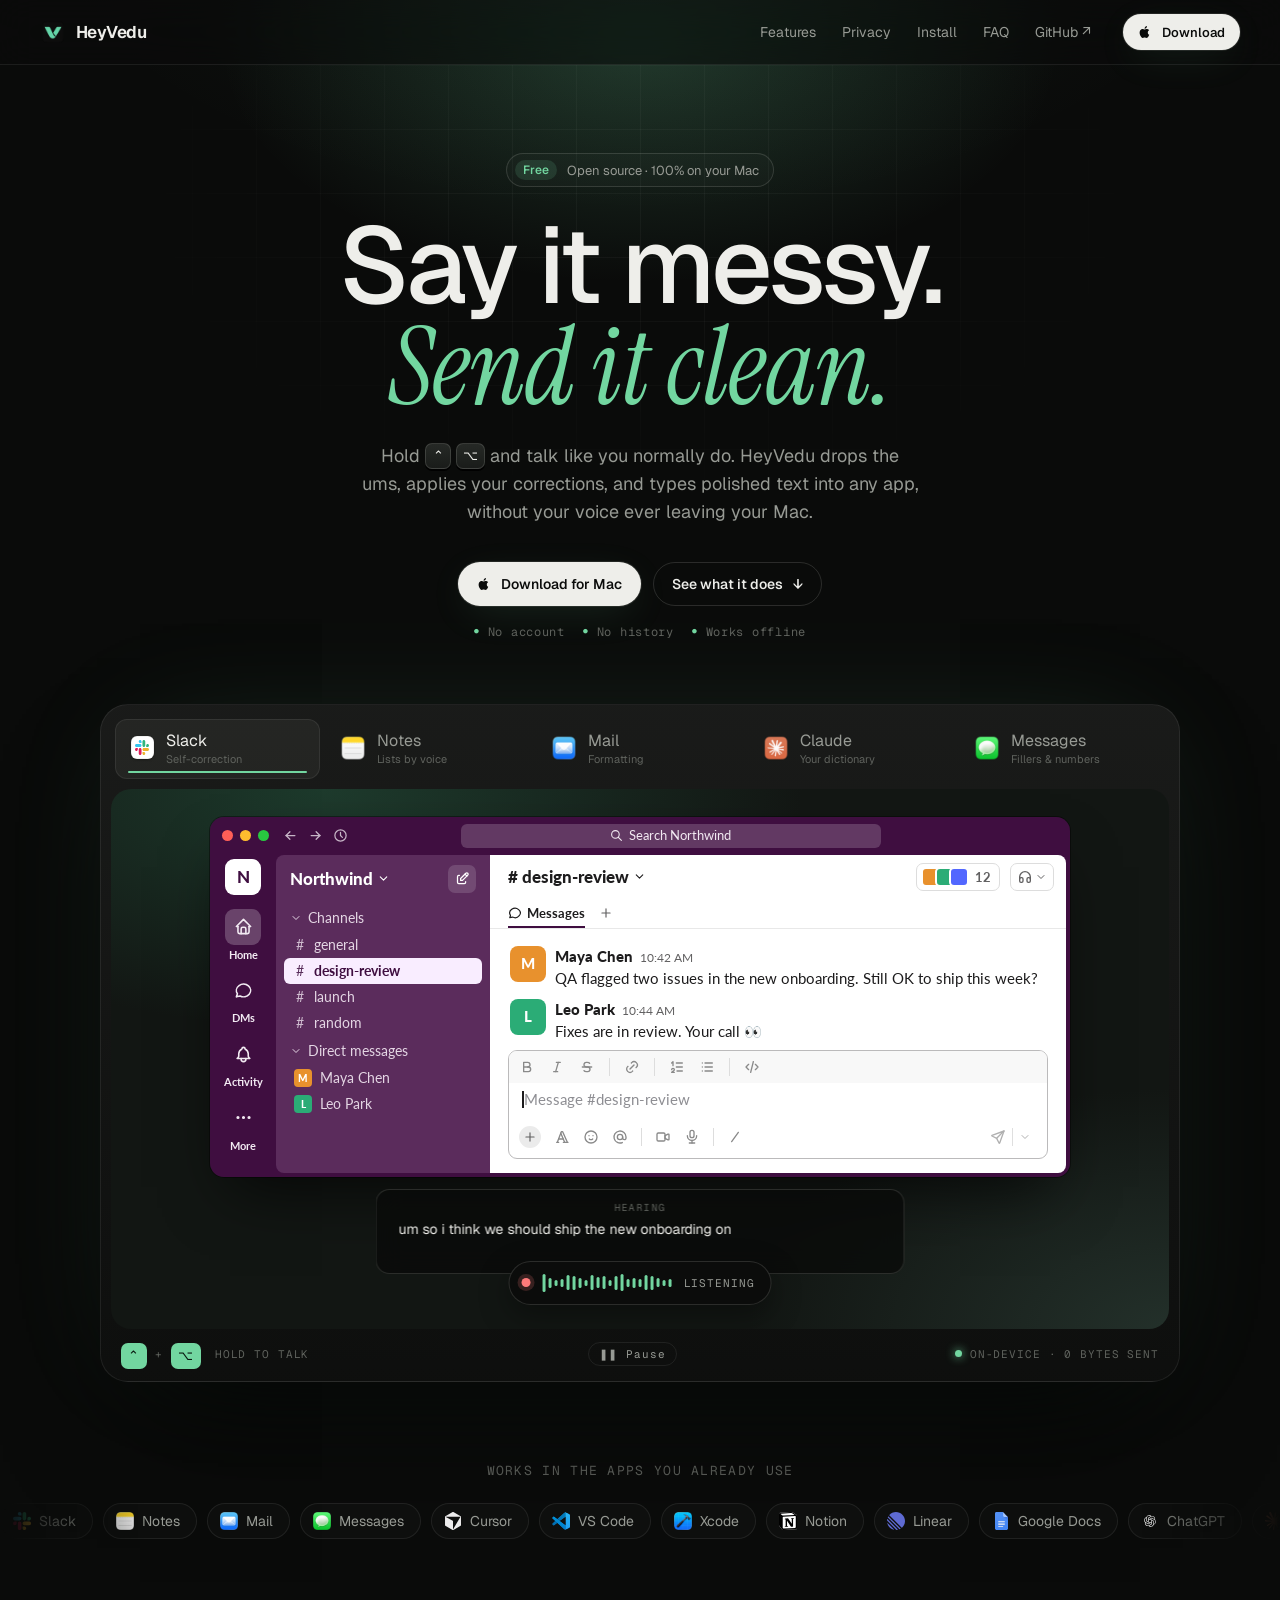
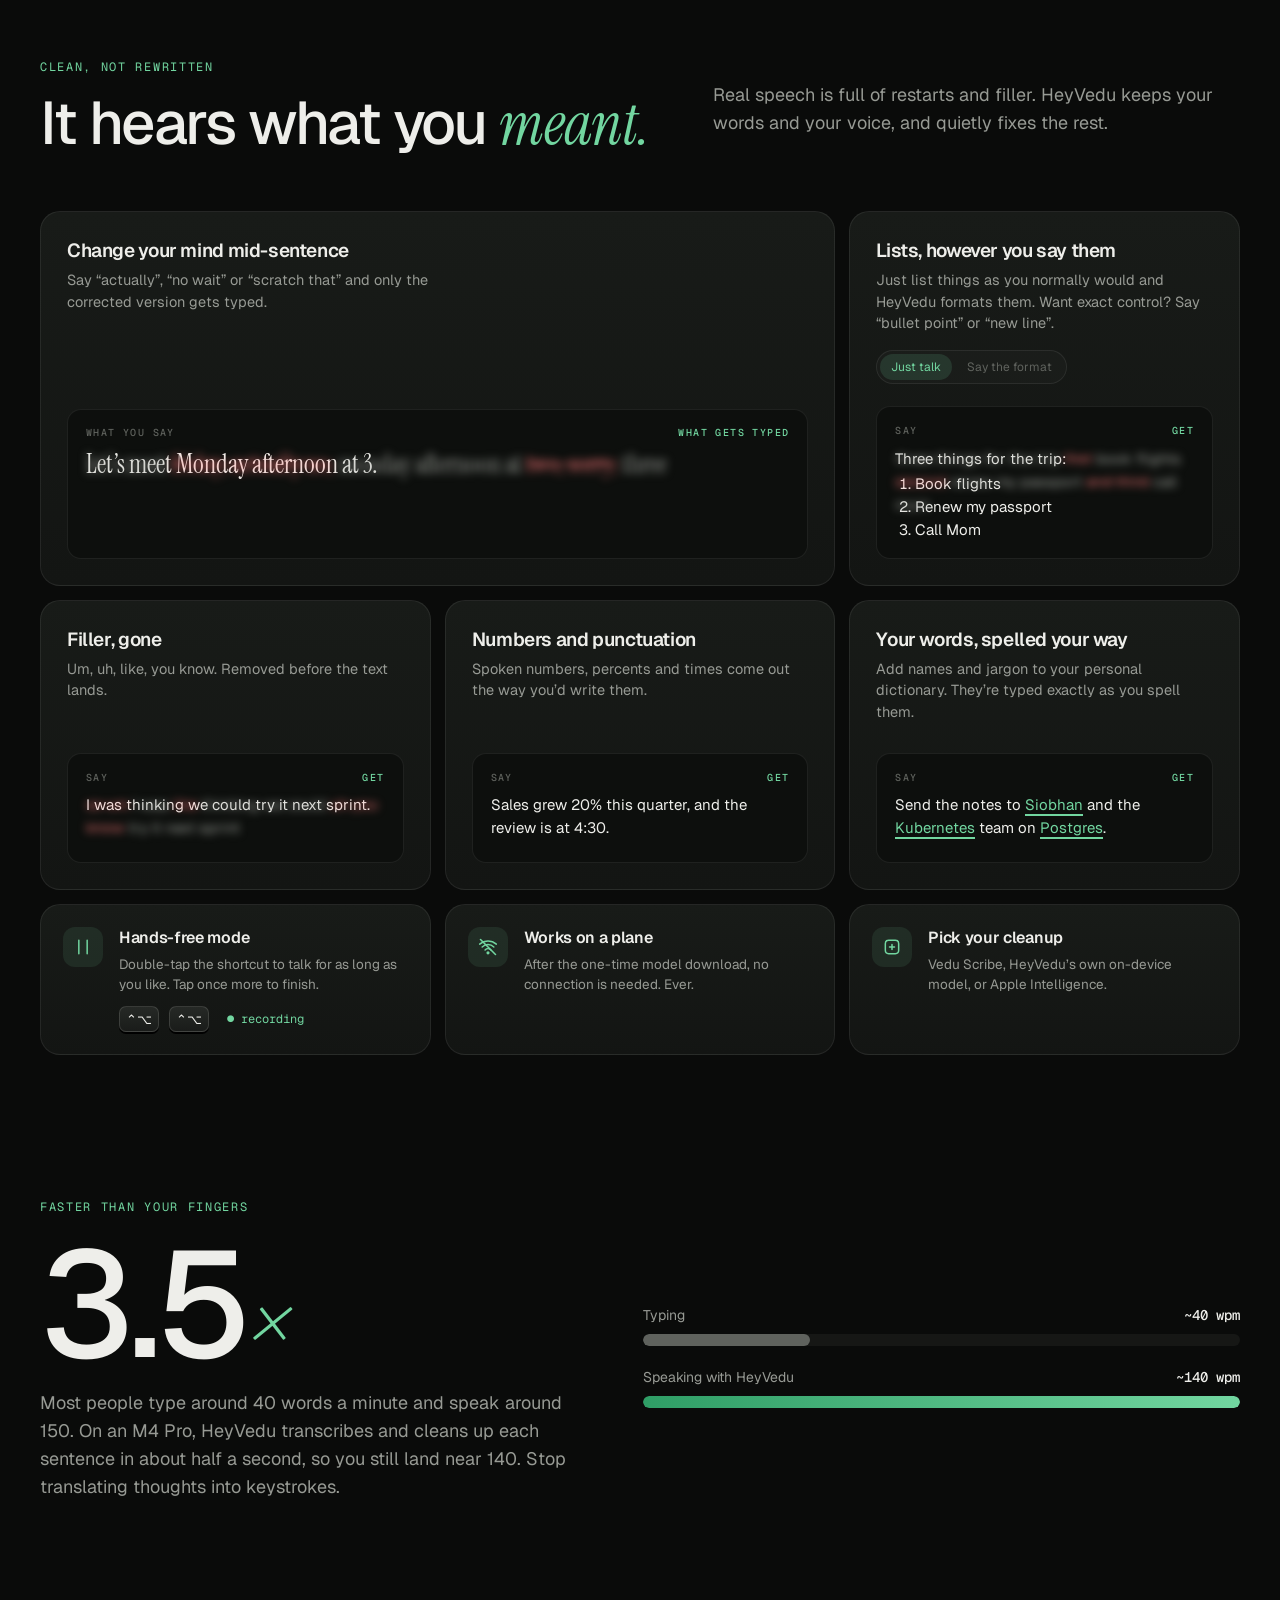
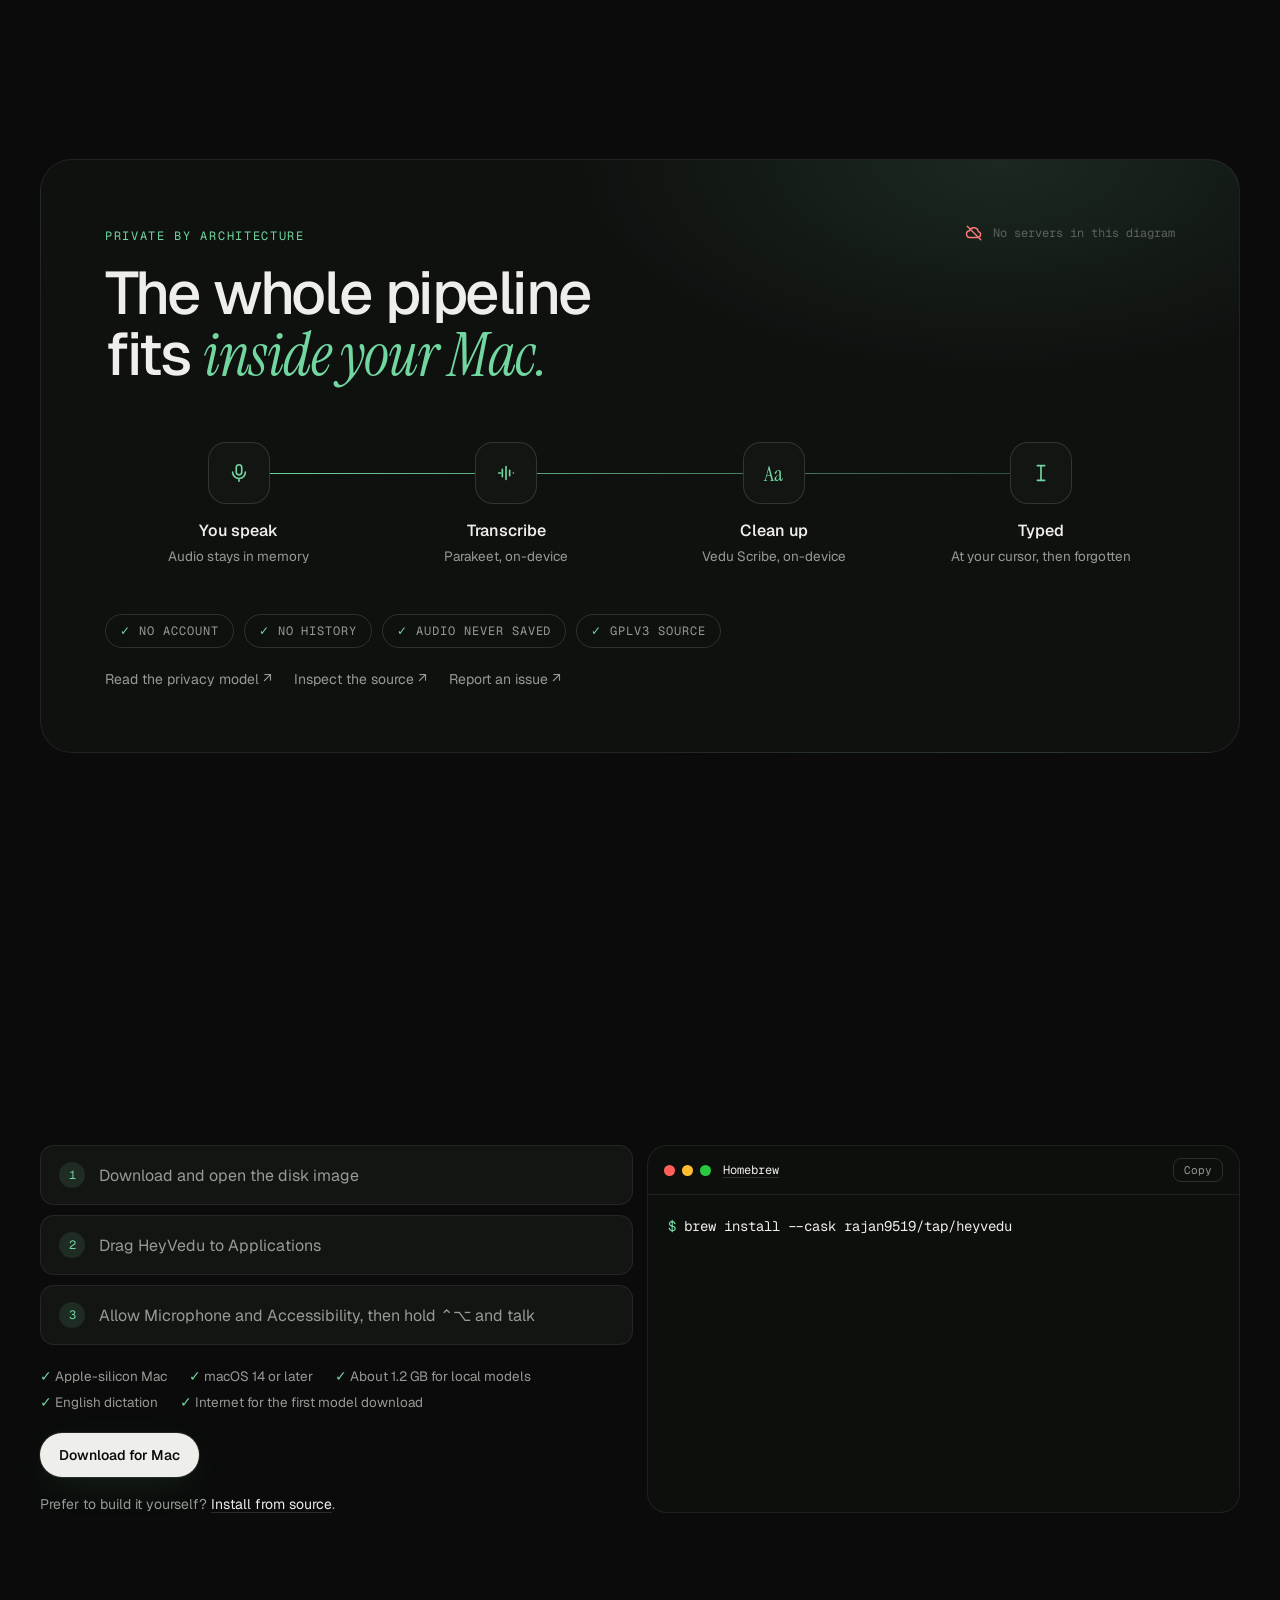
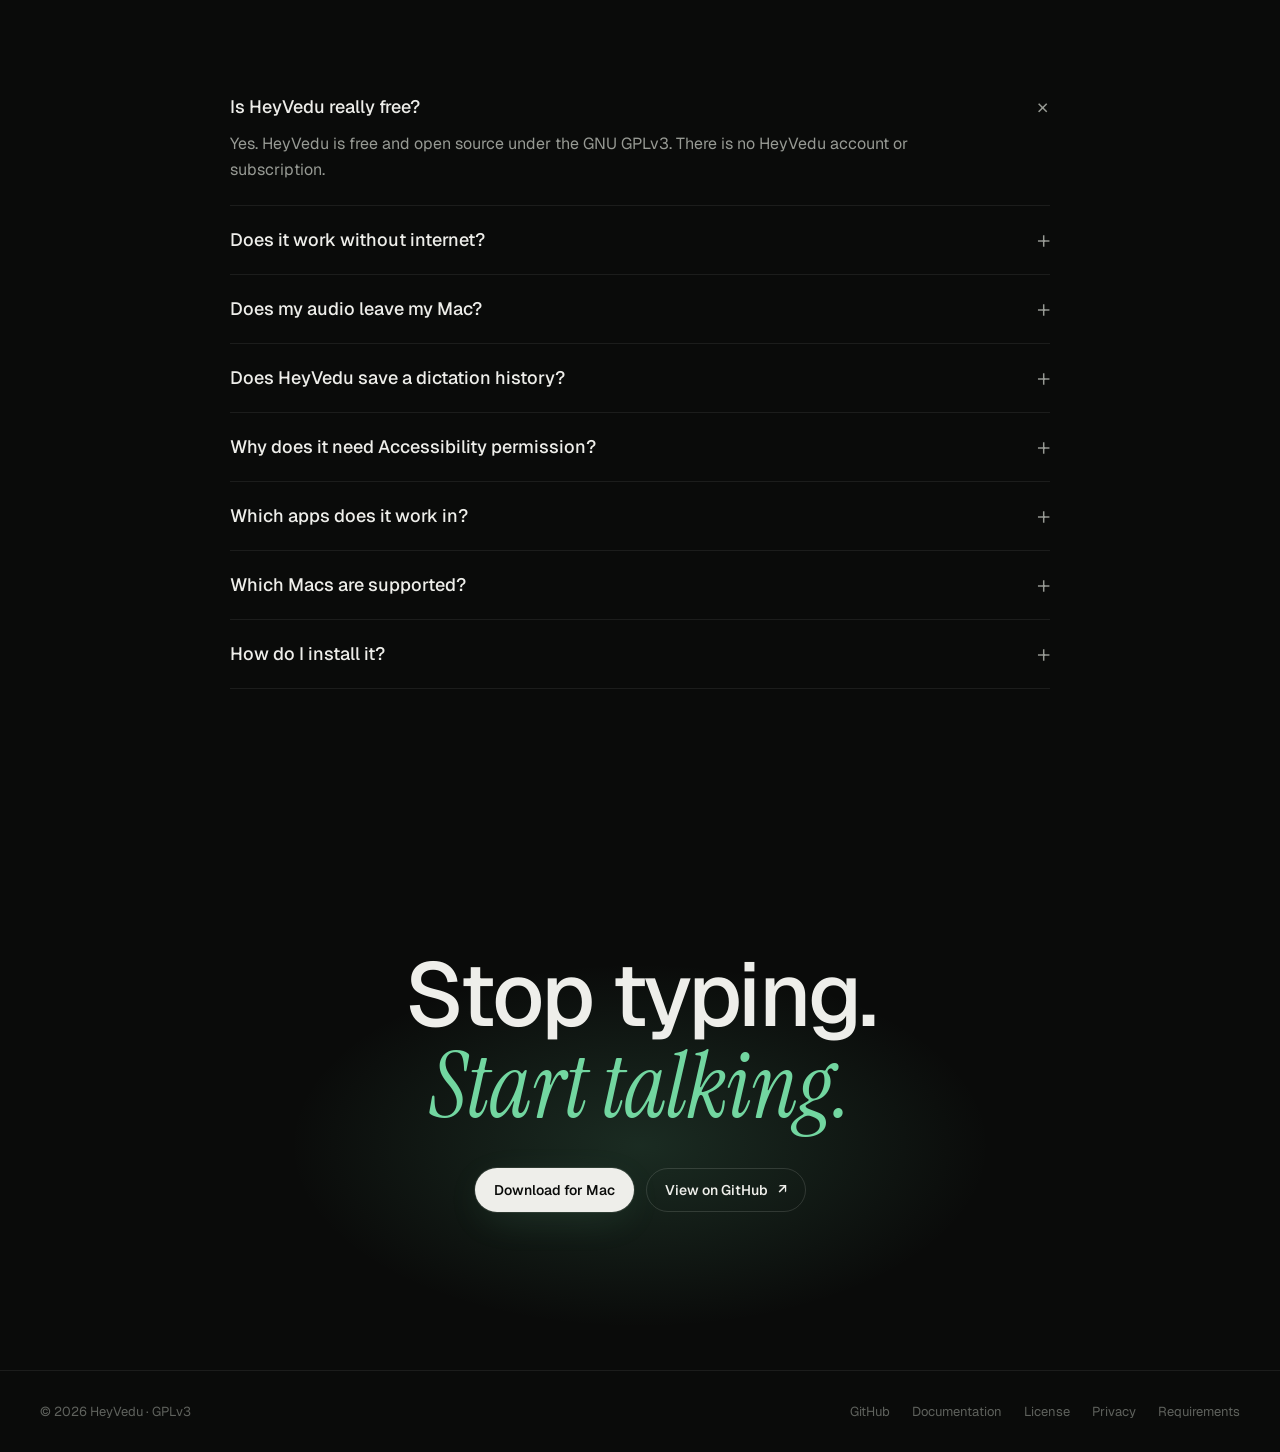
==== commit a28c21dd: "Support macOS 14 Sonoma and later Apple Intelligence cleanup and the HUD's Liquid Glass were the onl" ====
--- a/index.html
+++ b/index.html
@@ -201,7 +201,7 @@
           <li>Drag HeyVedu to Applications</li>
           <li>Allow Microphone and Accessibility, then hold ⌃⌥ and talk</li>
         </ol>
-        <div class="req" id="requirements"><span>Apple-silicon Mac</span><span>macOS 26 or later</span><span>About 1.2 GB for local models</span><span>English dictation</span><span>Internet for the first model download</span></div>
+        <div class="req" id="requirements"><span>Apple-silicon Mac</span><span>macOS 14 or later</span><span>About 1.2 GB for local models</span><span>English dictation</span><span>Internet for the first model download</span></div>
         <a class="btn primary" href="https://app.heyvedu.com/download">Download for Mac</a>
         <p class="install-note">Prefer to build it yourself? <a href="https://github.com/rajan9519/heyvedu#install-from-source">Install from source</a>.</p>
       </div>
@@ -223,7 +223,7 @@
       <details><summary>Does HeyVedu save a dictation history?</summary><p>No. HeyVedu does not store a dictation history. Debug builds log timing and errors, but not audio, transcripts, or typed keys.</p></details>
       <details><summary>Why does it need Accessibility permission?</summary><p>Accessibility access lets HeyVedu observe your push-to-talk shortcut and paste the finished text at your current cursor. Your clipboard is restored afterwards.</p></details>
       <details><summary>Which apps does it work in?</summary><p>Almost anything that accepts pasted text: chat, email, notes, documents, code editors, AI chats and terminals.</p></details>
-      <details><summary>Which Macs are supported?</summary><p>HeyVedu requires an Apple-silicon Mac running macOS 26 or later. Dictation is currently English-only.</p></details>
+      <details><summary>Which Macs are supported?</summary><p>HeyVedu requires an Apple-silicon Mac running macOS 14 or later. Dictation is currently English-only.</p></details>
       <details><summary>How do I install it?</summary><p><a href="https://app.heyvedu.com/download">Download the disk image</a>, open it, and drag HeyVedu to Applications. The app is signed and notarized by Apple and updates itself. You can also install it with Homebrew or <a href="https://github.com/rajan9519/heyvedu#install-from-source">build it from source</a> with Xcode.</p></details>
     </div>
   </div>
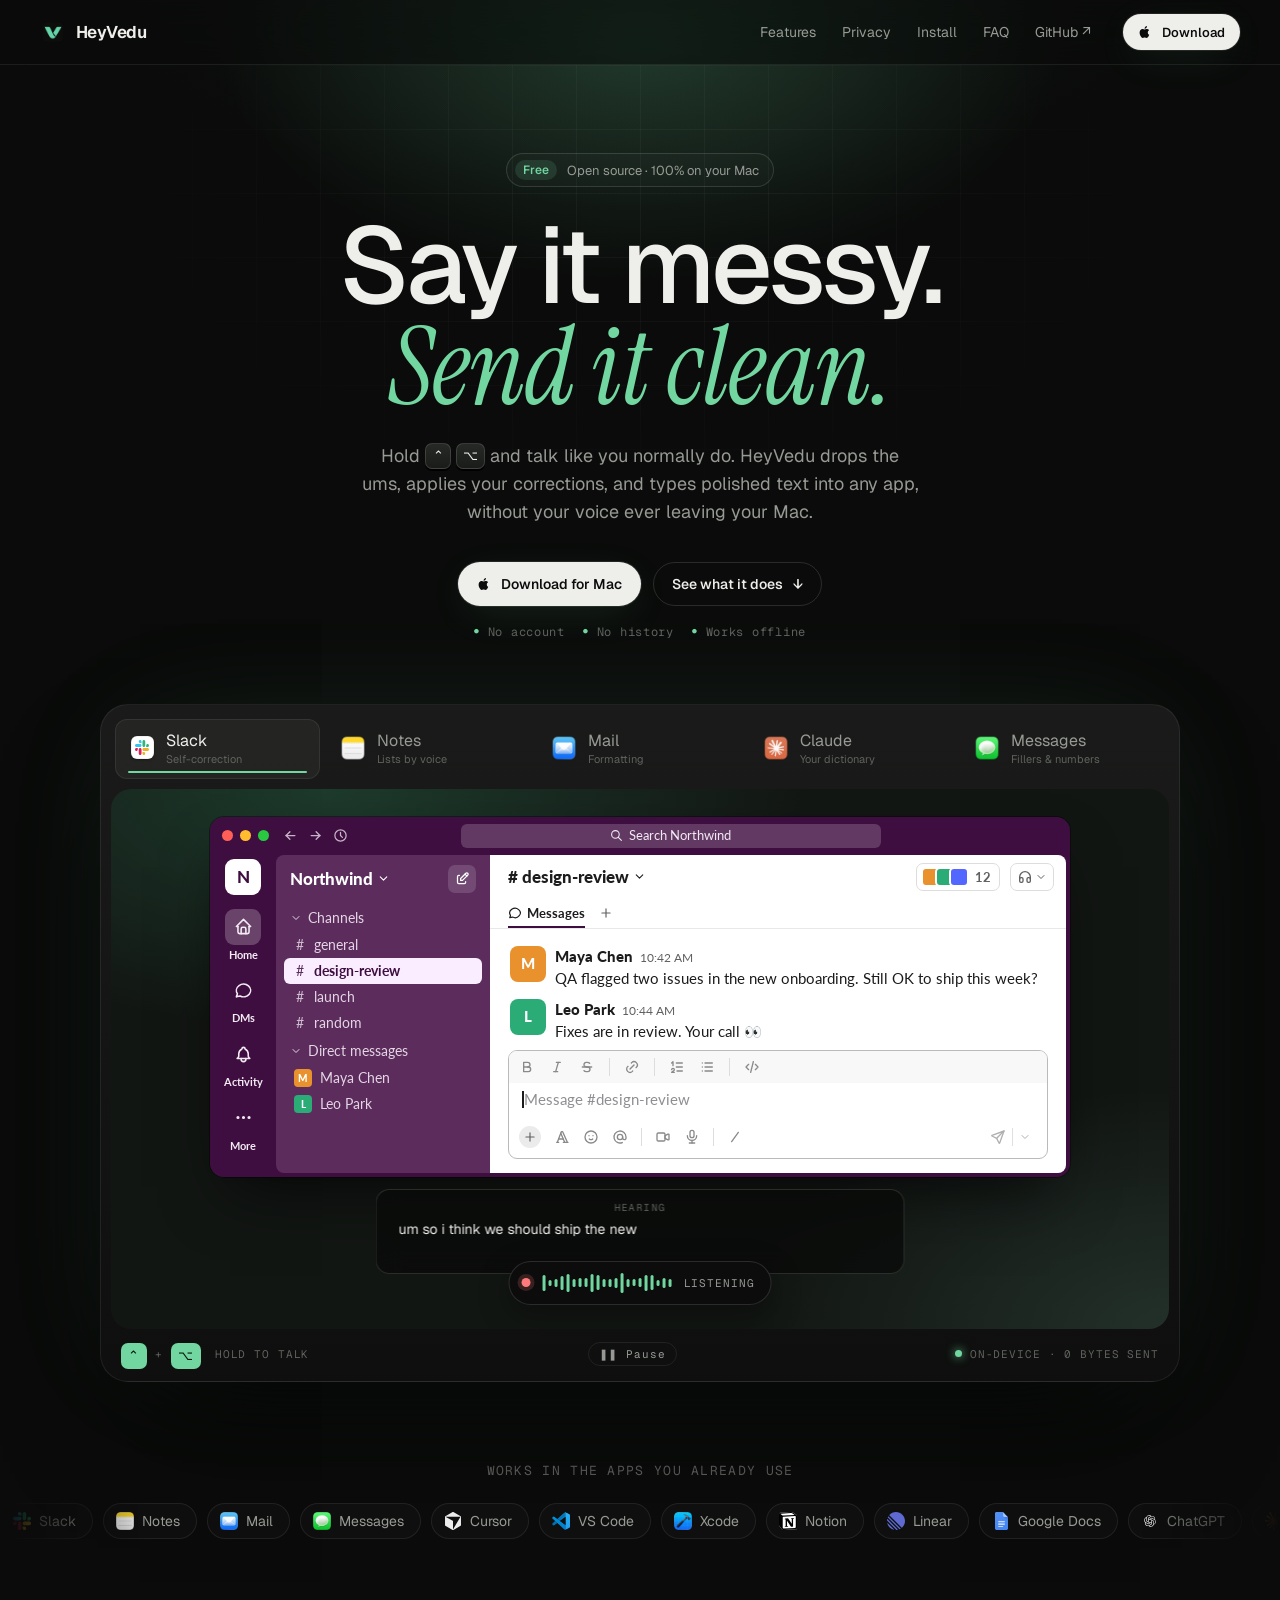
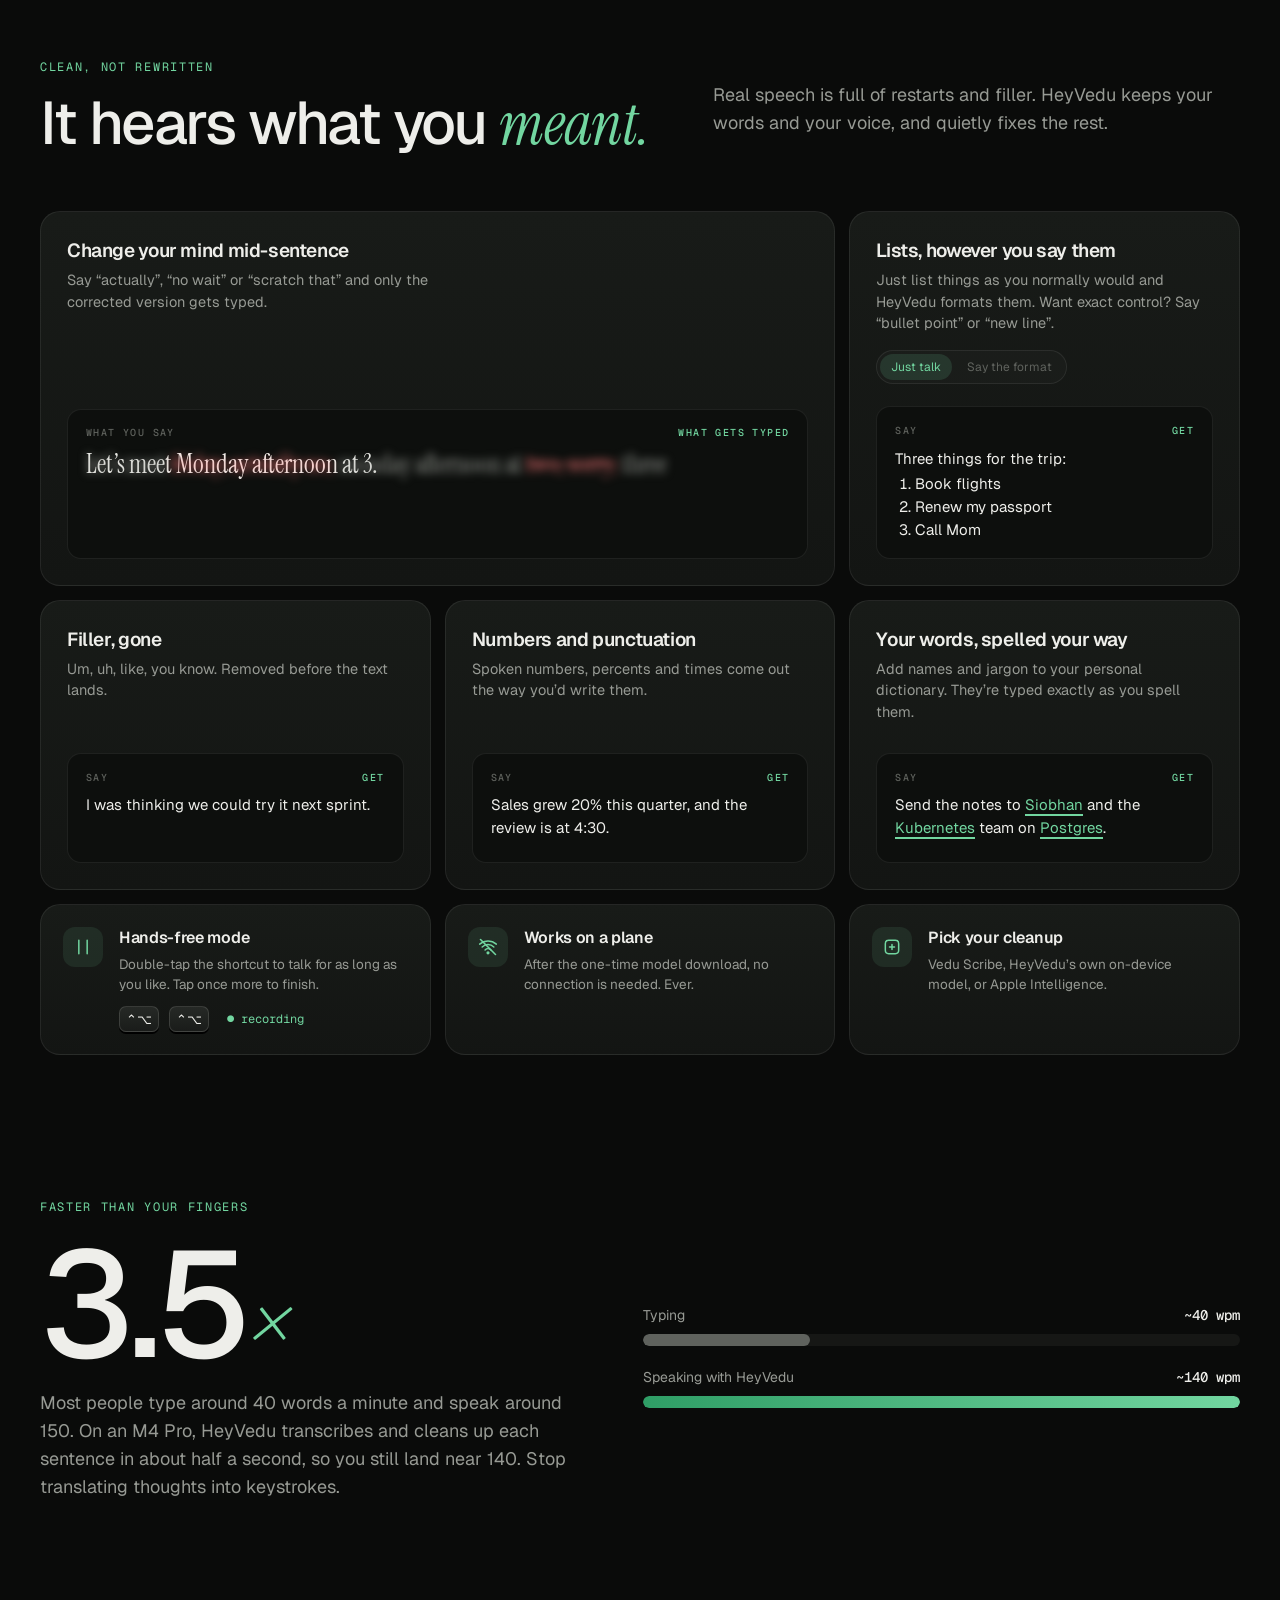
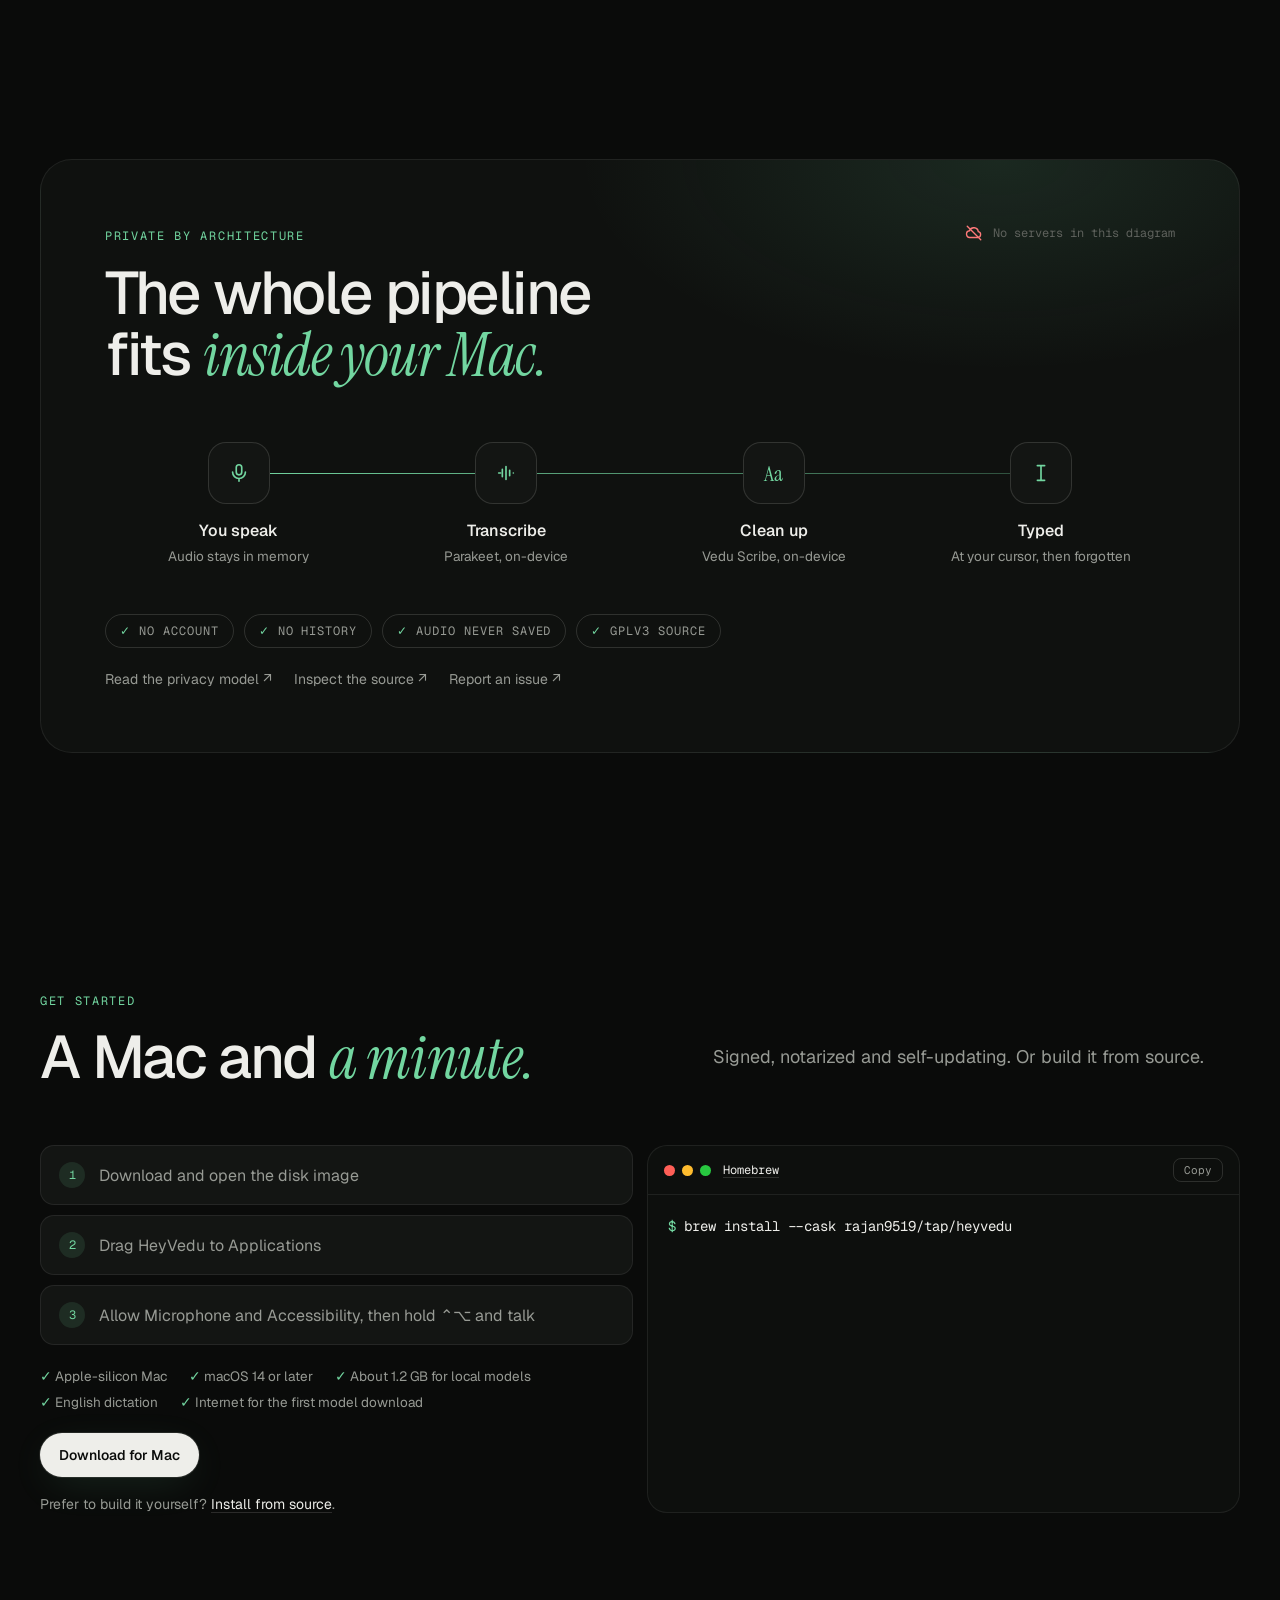
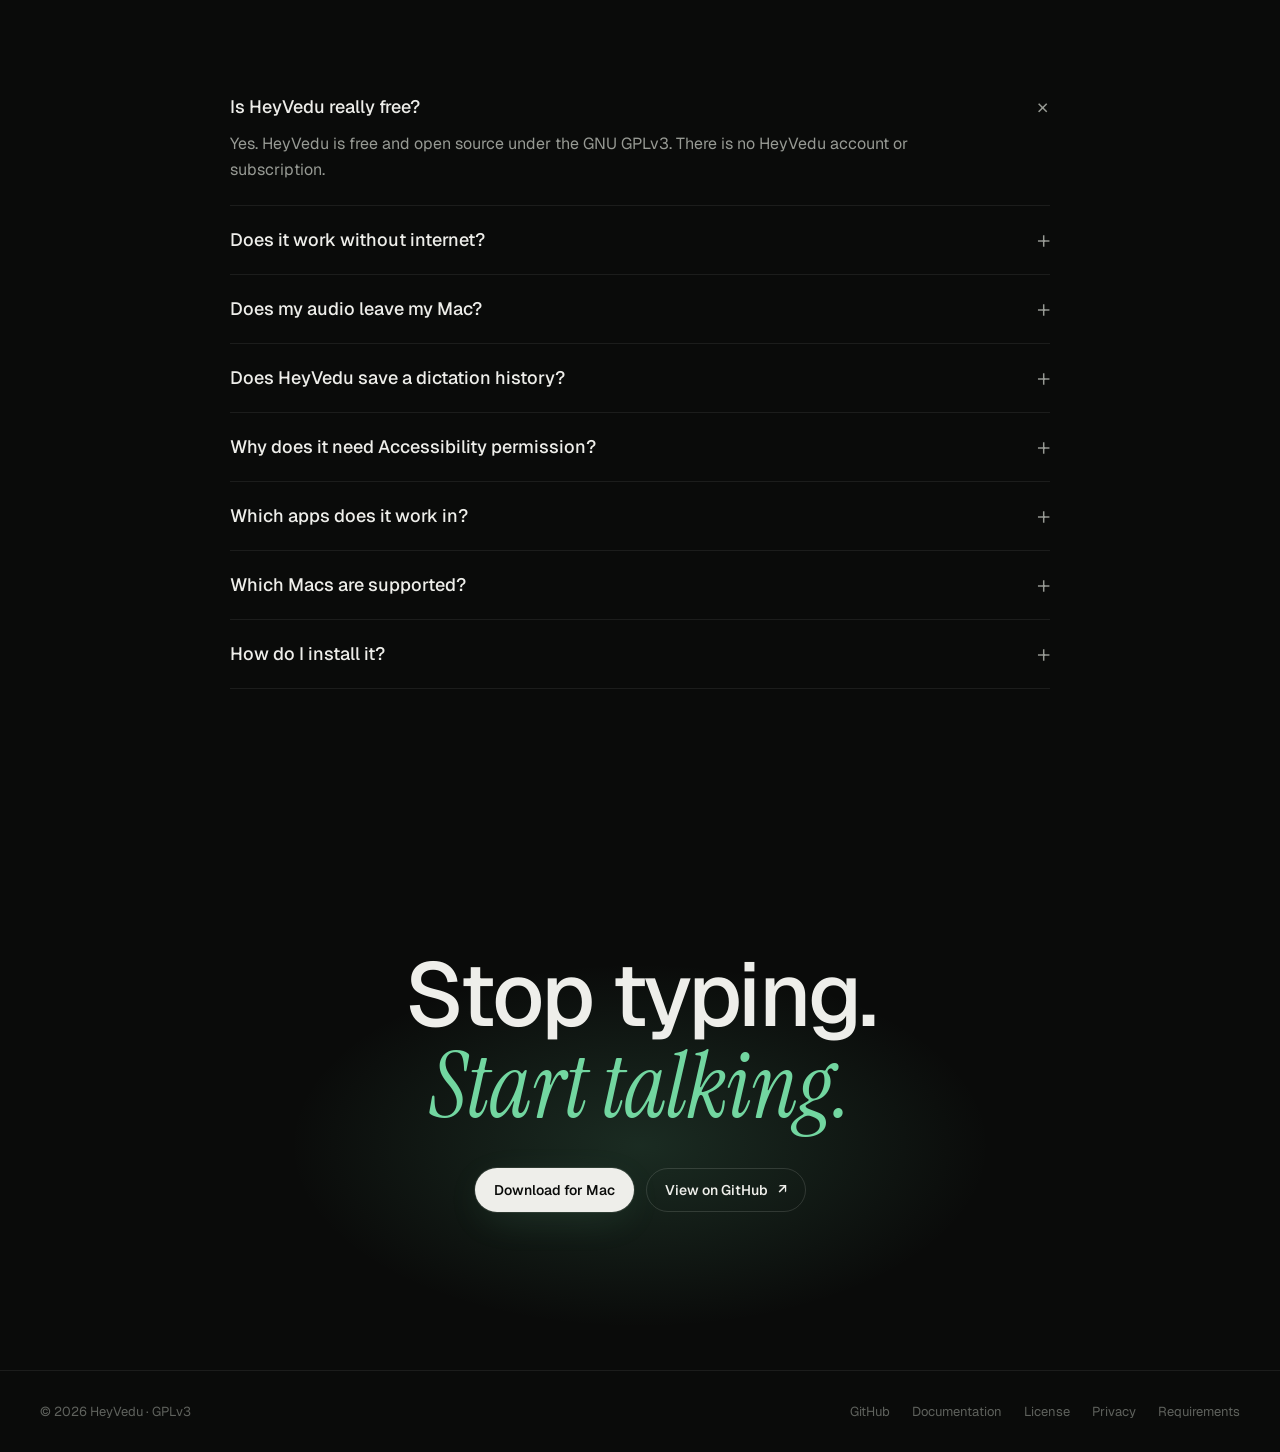
==== commit 651b72fc: "Add PostHog analytics for visits, download and GitHub clicks Co-Authored-By: Claude Opus 5.5 <norepl" ====
--- a/index.html
+++ b/index.html
@@ -19,8 +19,24 @@
   <link rel="preconnect" href="https://fonts.gstatic.com" crossorigin>
   <link href="https://fonts.googleapis.com/css2?family=Geist:wght@300..800&family=Lato:wght@400;700;900&family=Geist+Mono:wght@400;500&family=Instrument+Serif:ital@0;1&display=swap" rel="stylesheet">
   <link rel="stylesheet" href="styles.css?v=20261010-claude">
+  <script>
+    !function(t,e){var o,n,p,r;e.__SV||(window.posthog=e,e._i=[],e.init=function(i,s,a){function g(t,e){var o=e.split(".");2==o.length&&(t=t[o[0]],e=o[1]),t[e]=function(){t.push([e].concat(Array.prototype.slice.call(arguments,0)))}}(p=t.createElement("script")).type="text/javascript",p.crossOrigin="anonymous",p.async=!0,p.src=s.api_host.replace(".i.posthog.com","-assets.i.posthog.com")+"/static/array.js",(r=t.getElementsByTagName("script")[0]).parentNode.insertBefore(p,r);var u=e;for(void 0!==a?u=e[a]=[]:a="posthog",u.people=u.people||[],u.toString=function(t){var e="posthog";return"posthog"!==a&&(e+="."+a),t||(e+=" (stub)"),e},u.people.toString=function(){return u.toString(1)+".people (stub)"},o="init capture register register_once unregister identify alias set_config reset opt_in_capturing opt_out_capturing has_opted_in_capturing has_opted_out_capturing get_distinct_id get_property".split(" "),n=0;n<o.length;n++)g(u,o[n]);e._i.push([i,s,a])},e.__SV=1)}(document,window.posthog||[]);
+    if (!/^(localhost|127\.0\.0\.1)$/.test(location.hostname)) posthog.init('phc_mFoT4wtbg9XKKtHVTGvngb6vWNtAmM5xMPgu4KWY3LRJ', {
+      api_host: 'https://us.i.posthog.com',
+      persistence: 'localStorage',
+      autocapture: false,
+      capture_pageview: true,
+      capture_pageleave: true,
+      disable_session_recording: true,
+      disable_surveys: true,
+      enable_heatmaps: false,
+      capture_dead_clicks: false,
+      capture_exceptions: false,
+      advanced_disable_feature_flags: true
+    });
+  </script>
   <script>document.documentElement.classList.add('js')</script>
-  <script src="script.js?v=20261010-claude" defer></script>
+  <script src="script.js?v=20261011-analytics" defer></script>
 </head>
 <body>
 <a class="skip-link" href="#main">Skip to content</a>
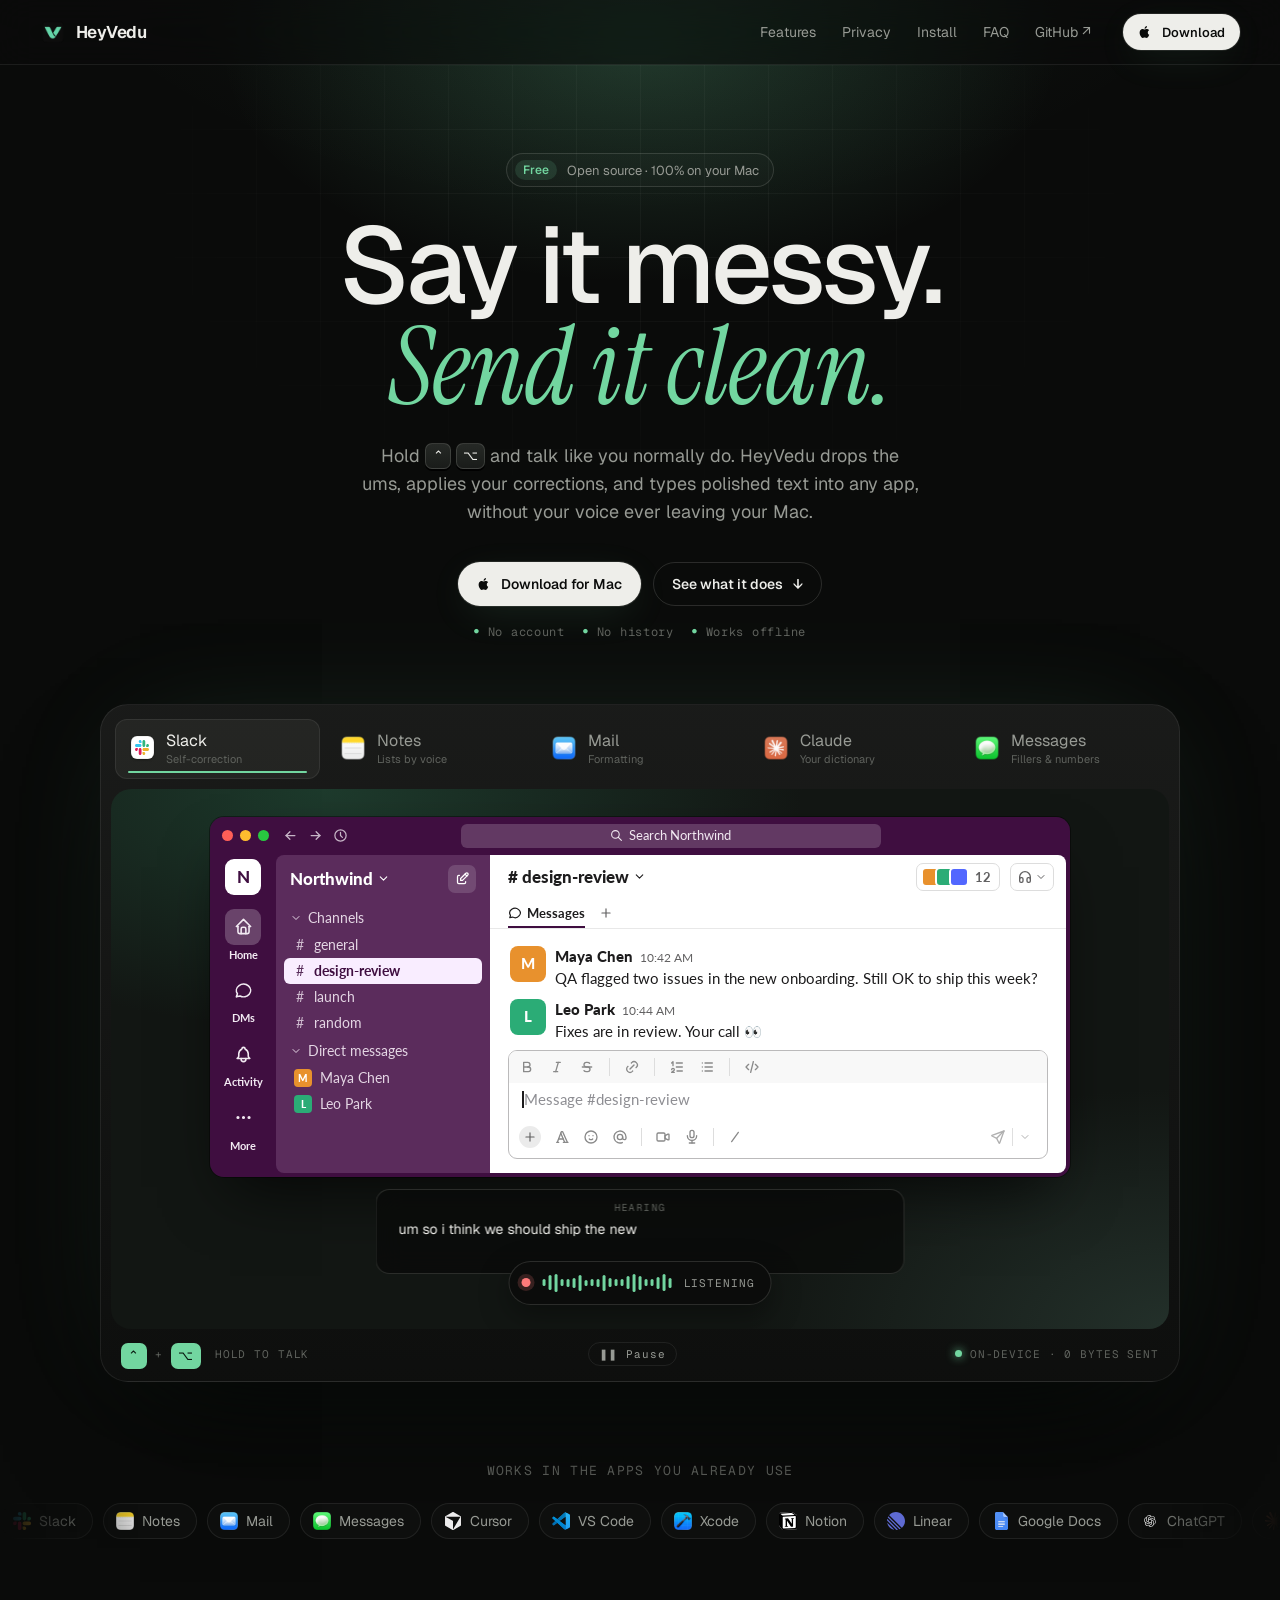
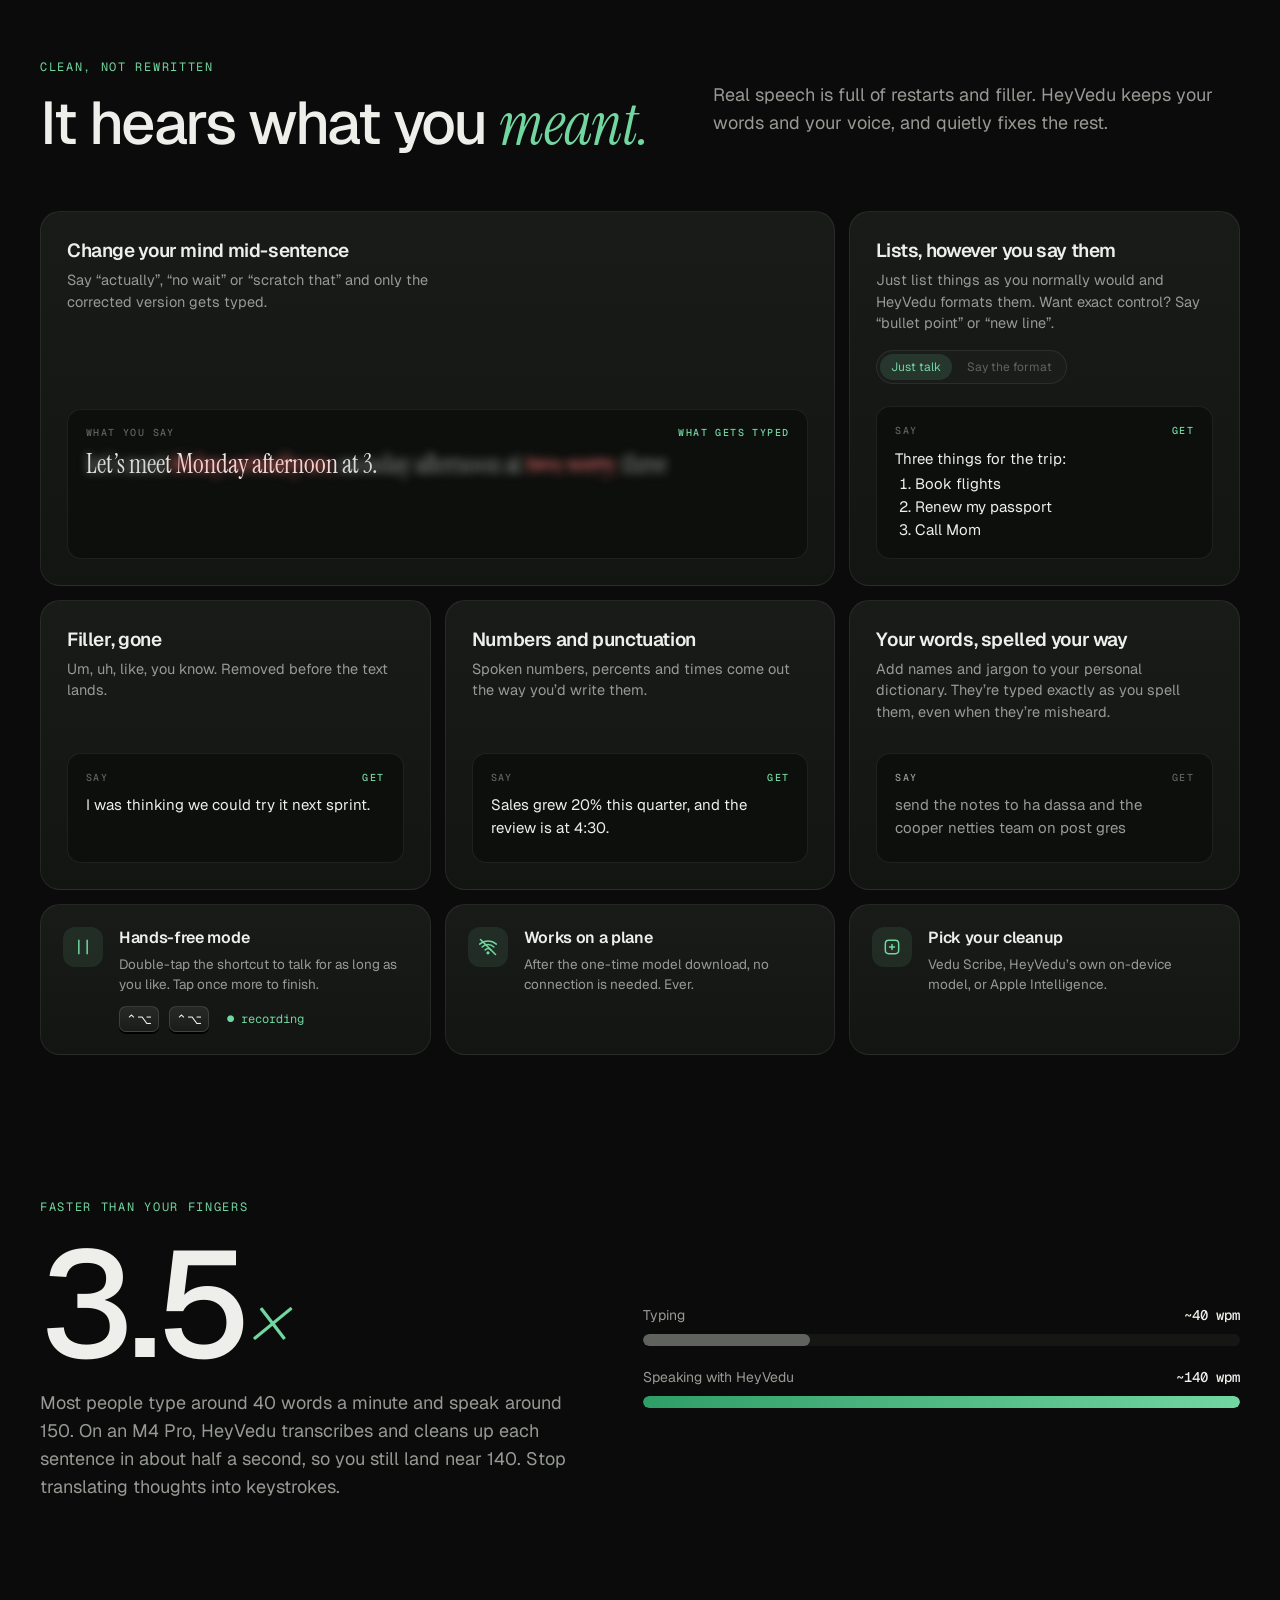
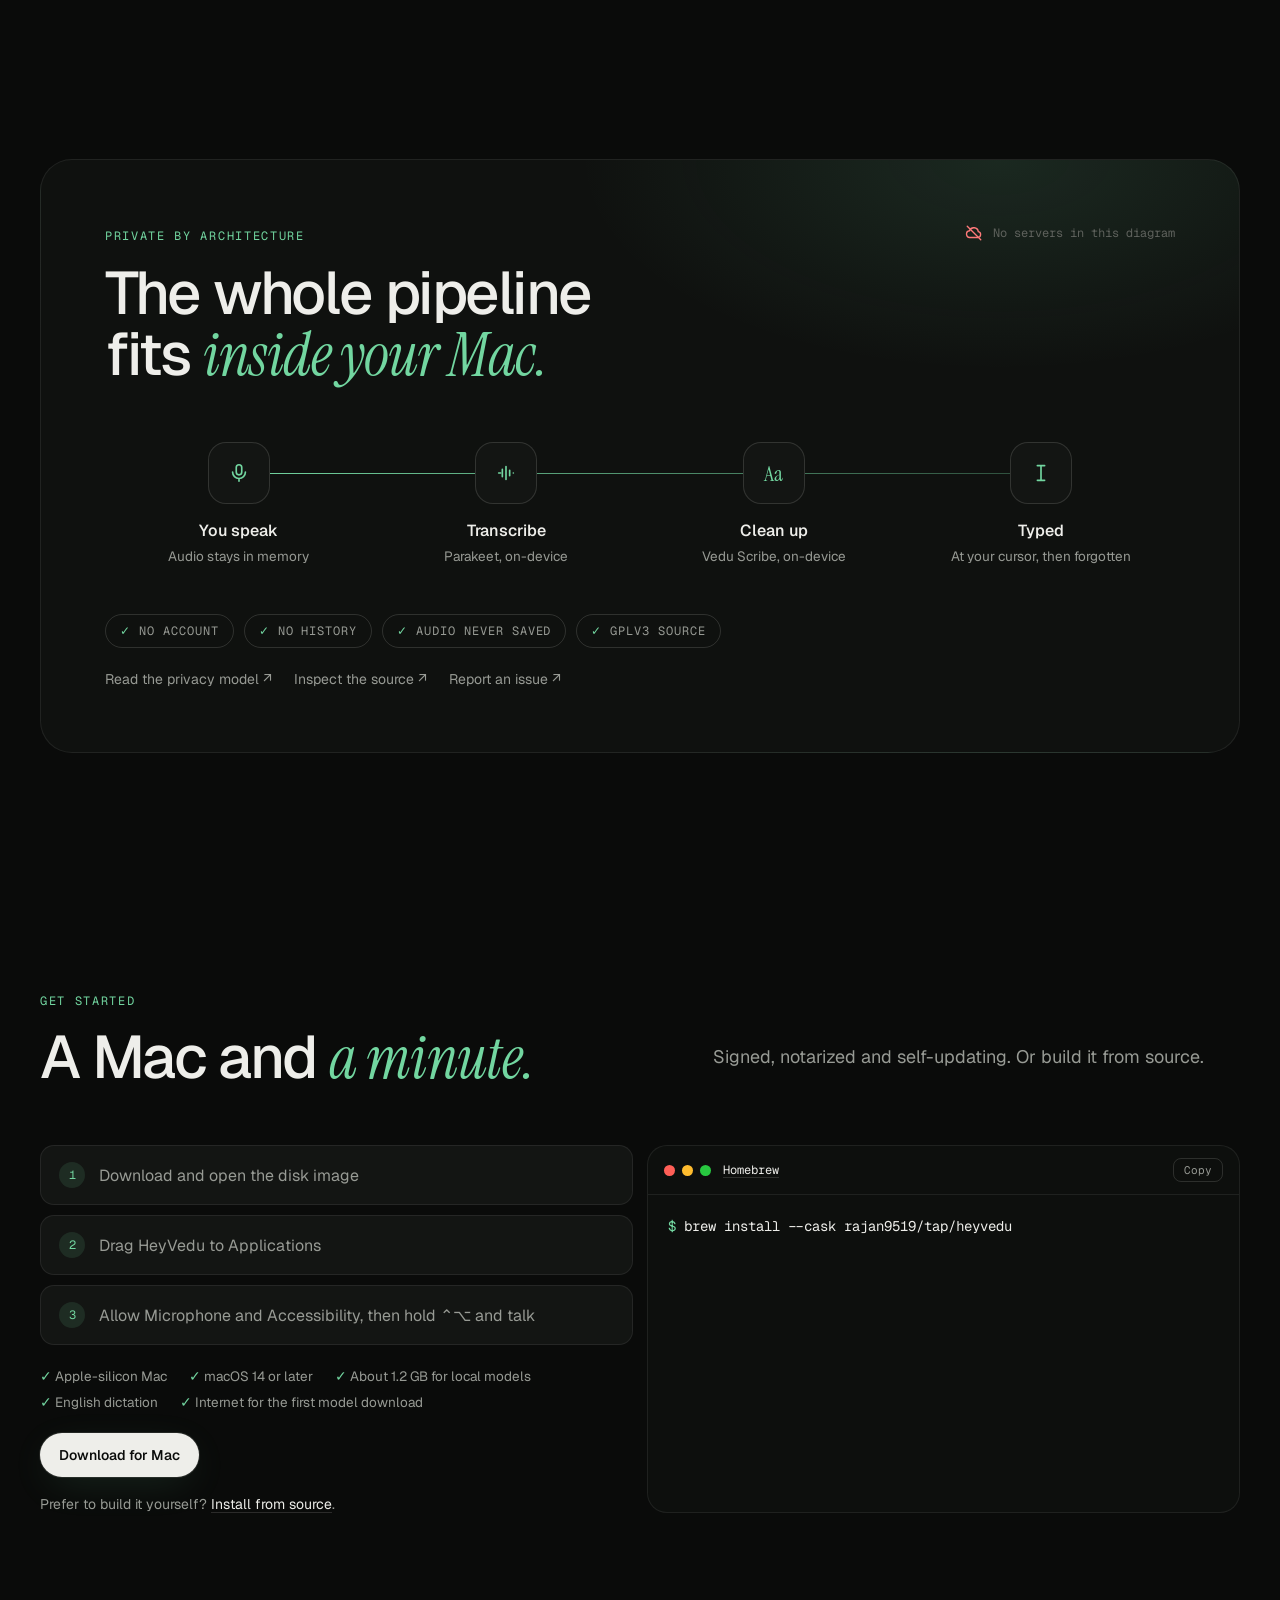
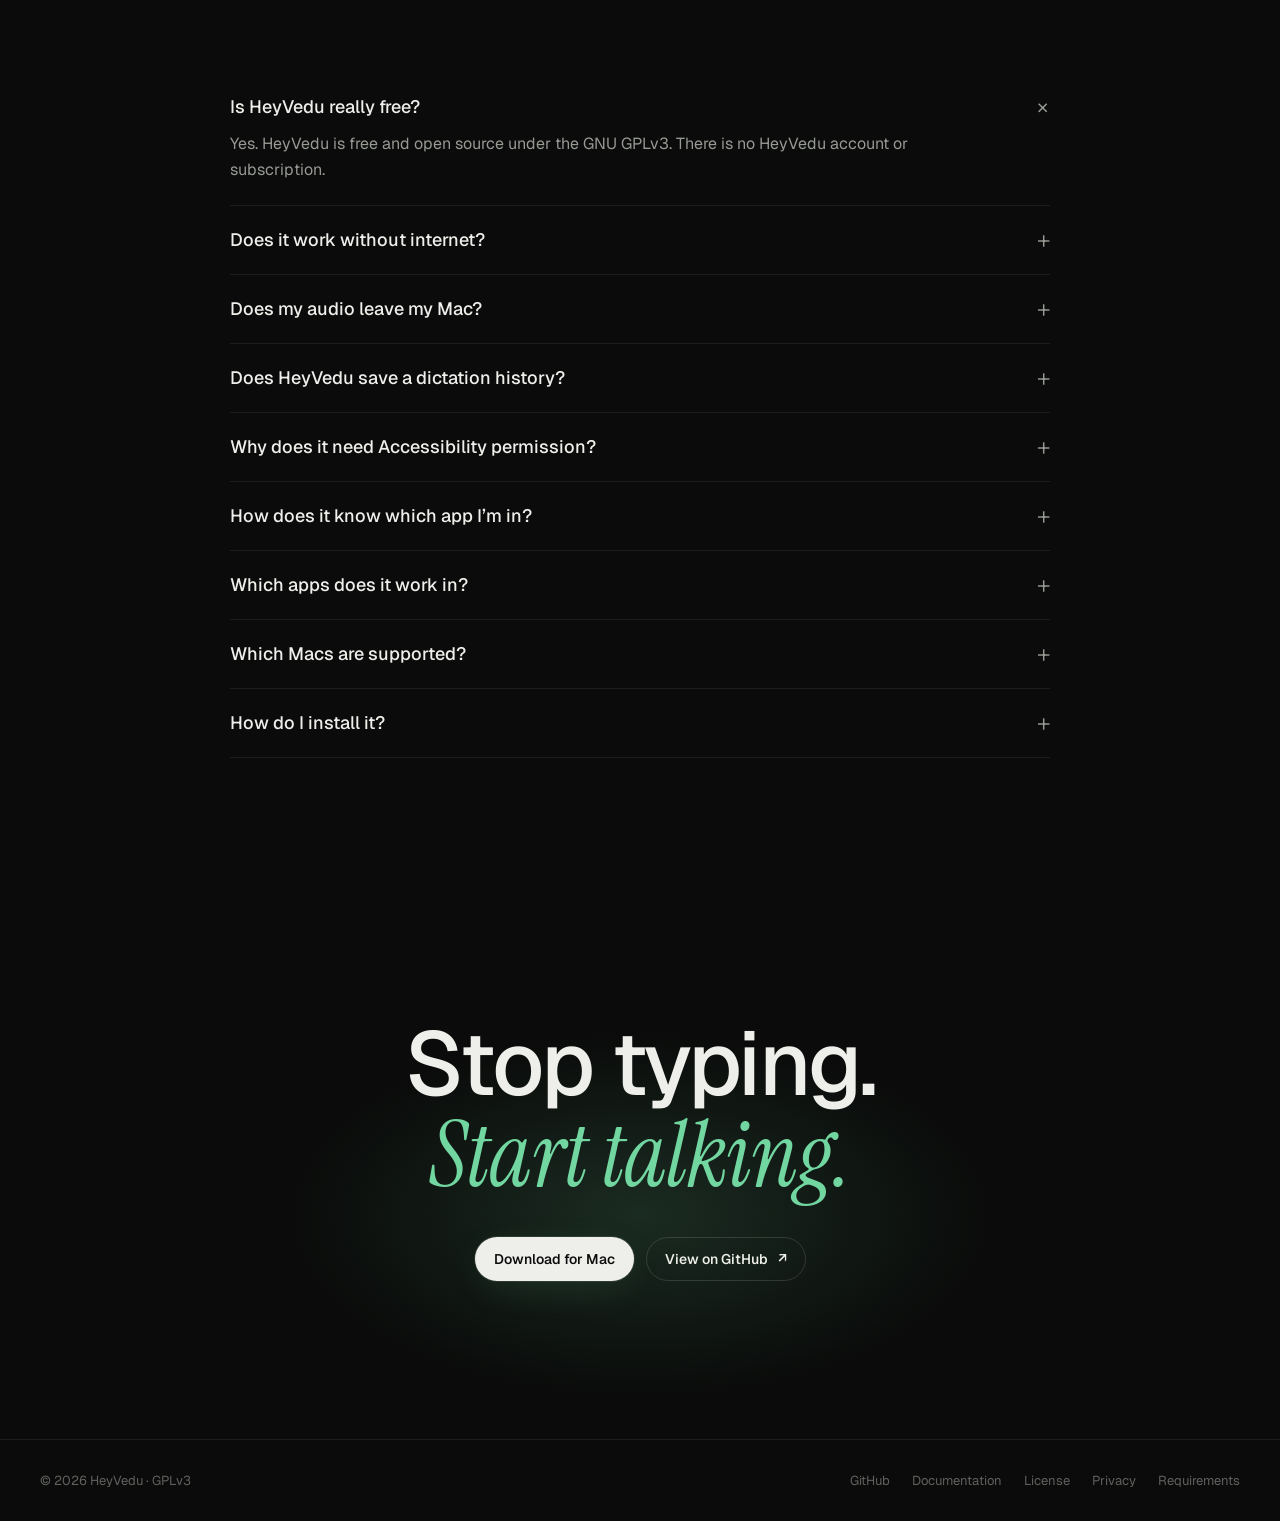
==== commit d38f7480: "Explain app detection in the homepage FAQ Co-Authored-By: Claude Opus 5.5 <noreply@anthropic.com>" ====
--- a/index.html
+++ b/index.html
@@ -36,7 +36,7 @@
     });
   </script>
   <script>document.documentElement.classList.add('js')</script>
-  <script src="script.js?v=20261011-analytics" defer></script>
+  <script src="script.js?v=20261019-formats" defer></script>
 </head>
 <body>
 <a class="skip-link" href="#main">Skip to content</a>
@@ -145,11 +145,11 @@
       </article>
       <article class="card reveal">
         <h3>Your words, spelled your way</h3>
-        <p>Add names and jargon to your personal dictionary. They’re typed exactly as you spell them.</p>
-        <div class="demo"><div class="morph" data-loop>
-          <div class="lbl"><b class="a">Say</b><b class="b">Get</b></div>
-          <div class="raw">send the notes to shivaun and the kubernetes team on post gres</div>
-          <div class="clean">Send the notes to <mark class="dict">Siobhan</mark> and the <mark class="dict">Kubernetes</mark> team on <mark class="dict">Postgres</mark>.</div>
+        <p>Add names and jargon to your personal dictionary. They’re typed exactly as you spell them, even when they’re misheard.</p>
+        <div class="demo"><div class="morph" data-loop>
+          <div class="lbl"><b class="a">Say</b><b class="b">Get</b></div>
+          <div class="raw">send the notes to ha dassa and the cooper netties team on post gres</div>
+          <div class="clean">Send the notes to <mark class="dict">Hadassah</mark> and the <mark class="dict">Kubernetes</mark> team on <mark class="dict">Postgres</mark>.</div>
         </div></div>
       </article>
     </div>
@@ -238,6 +238,7 @@
       <details><summary>Does my audio leave my Mac?</summary><p>No. Recorded audio stays in memory, is never written to disk, and is transcribed on-device.</p></details>
       <details><summary>Does HeyVedu save a dictation history?</summary><p>No. HeyVedu does not store a dictation history. Debug builds log timing and errors, but not audio, transcripts, or typed keys.</p></details>
       <details><summary>Why does it need Accessibility permission?</summary><p>Accessibility access lets HeyVedu observe your push-to-talk shortcut and paste the finished text at your current cursor. Your clipboard is restored afterwards.</p></details>
+      <details><summary>How does it know which app I’m in?</summary><p>When you press the shortcut, HeyVedu checks the frontmost app and, in a browser, the site’s domain, so it can pick the format and tone. That check happens on your Mac and isn’t saved or sent anywhere.</p></details>
       <details><summary>Which apps does it work in?</summary><p>Almost anything that accepts pasted text: chat, email, notes, documents, code editors, AI chats and terminals.</p></details>
       <details><summary>Which Macs are supported?</summary><p>HeyVedu requires an Apple-silicon Mac running macOS 14 or later. Dictation is currently English-only.</p></details>
       <details><summary>How do I install it?</summary><p><a href="https://app.heyvedu.com/download">Download the disk image</a>, open it, and drag HeyVedu to Applications. The app is signed and notarized by Apple and updates itself. You can also install it with Homebrew or <a href="https://github.com/rajan9519/heyvedu#install-from-source">build it from source</a> with Xcode.</p></details>
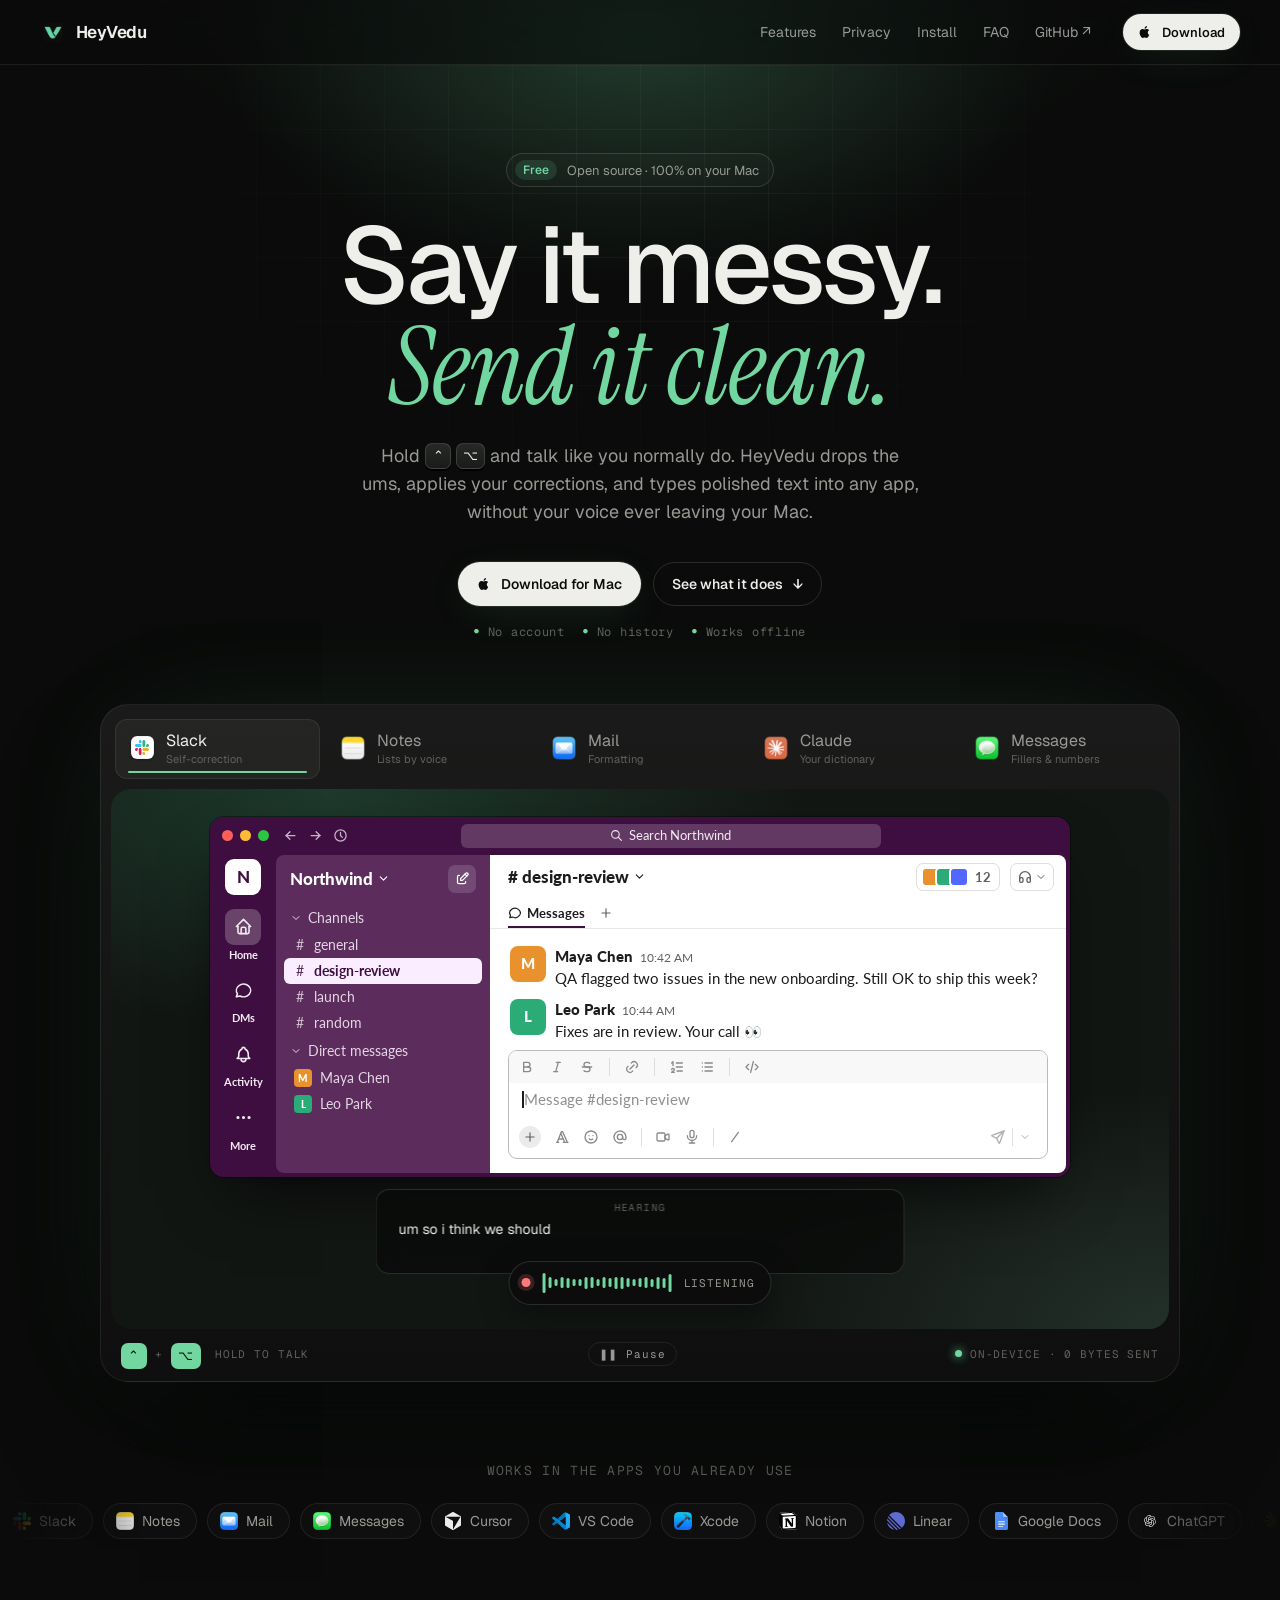
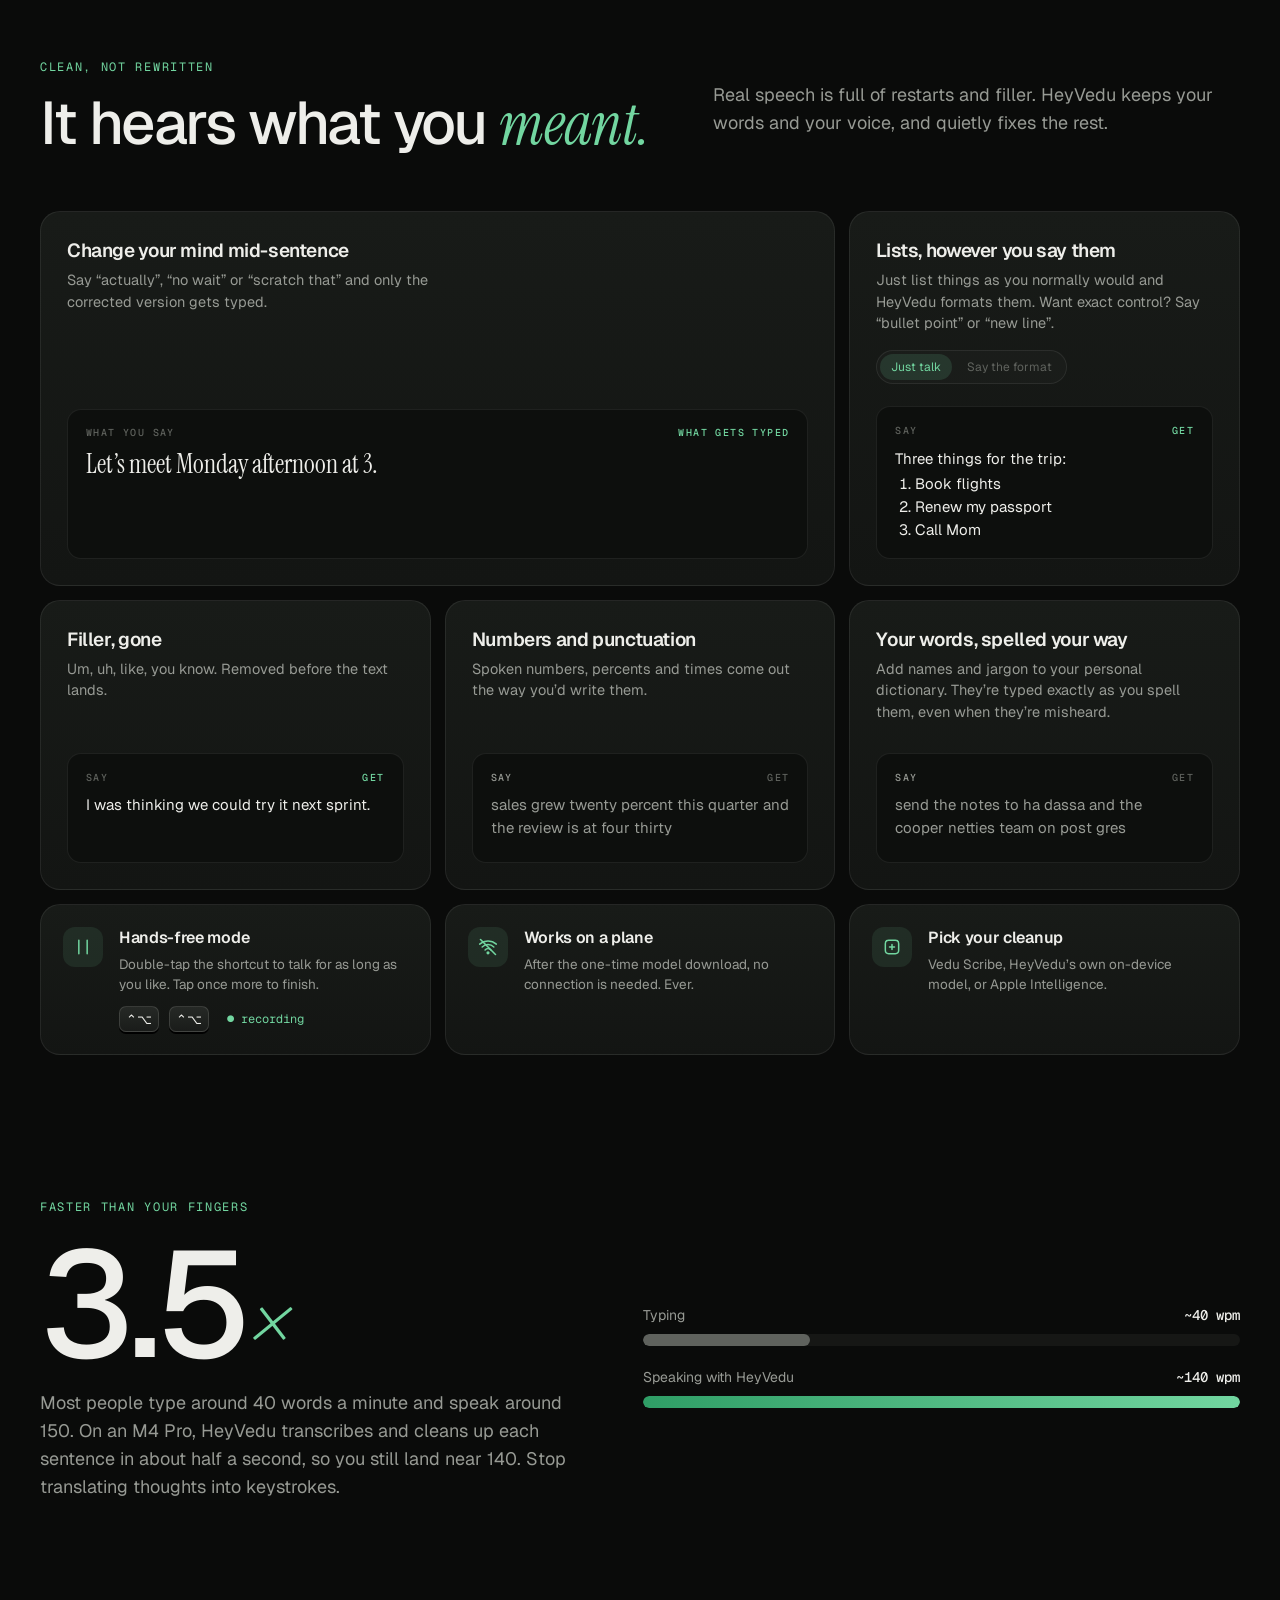
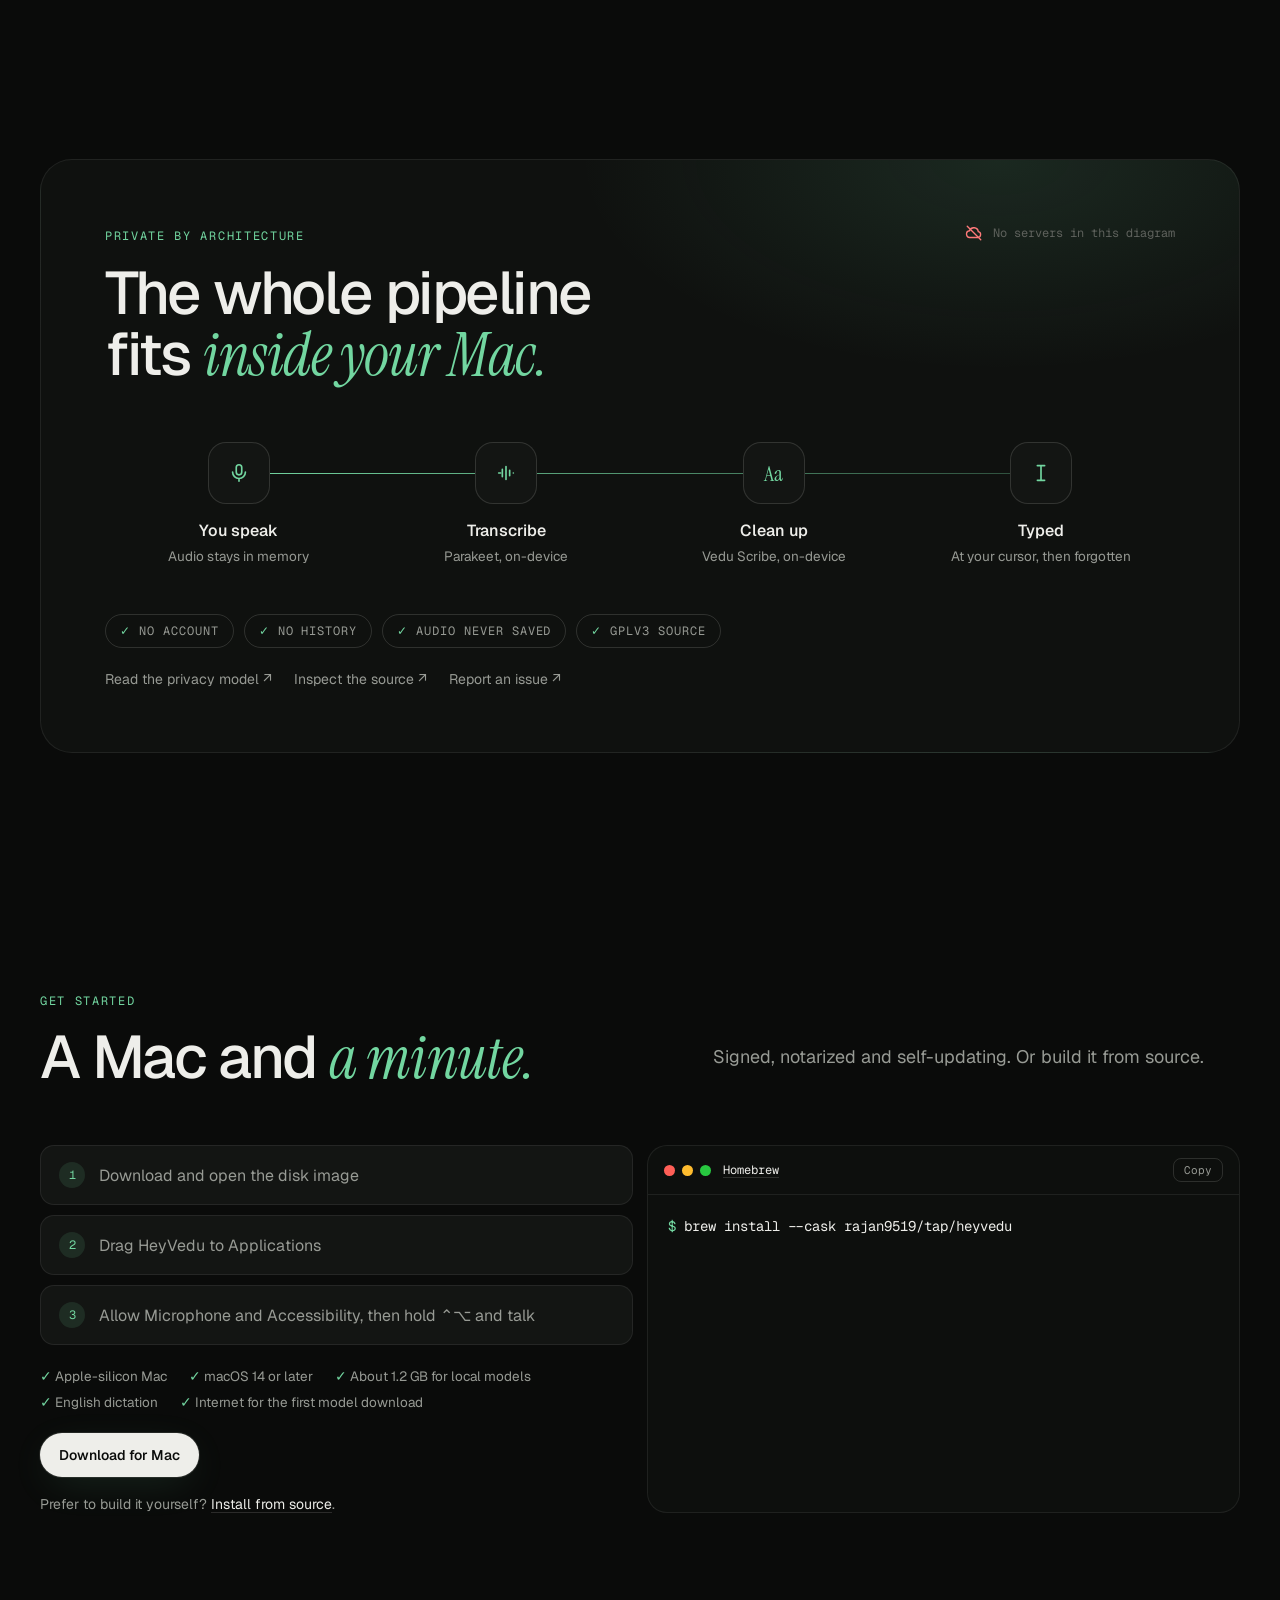
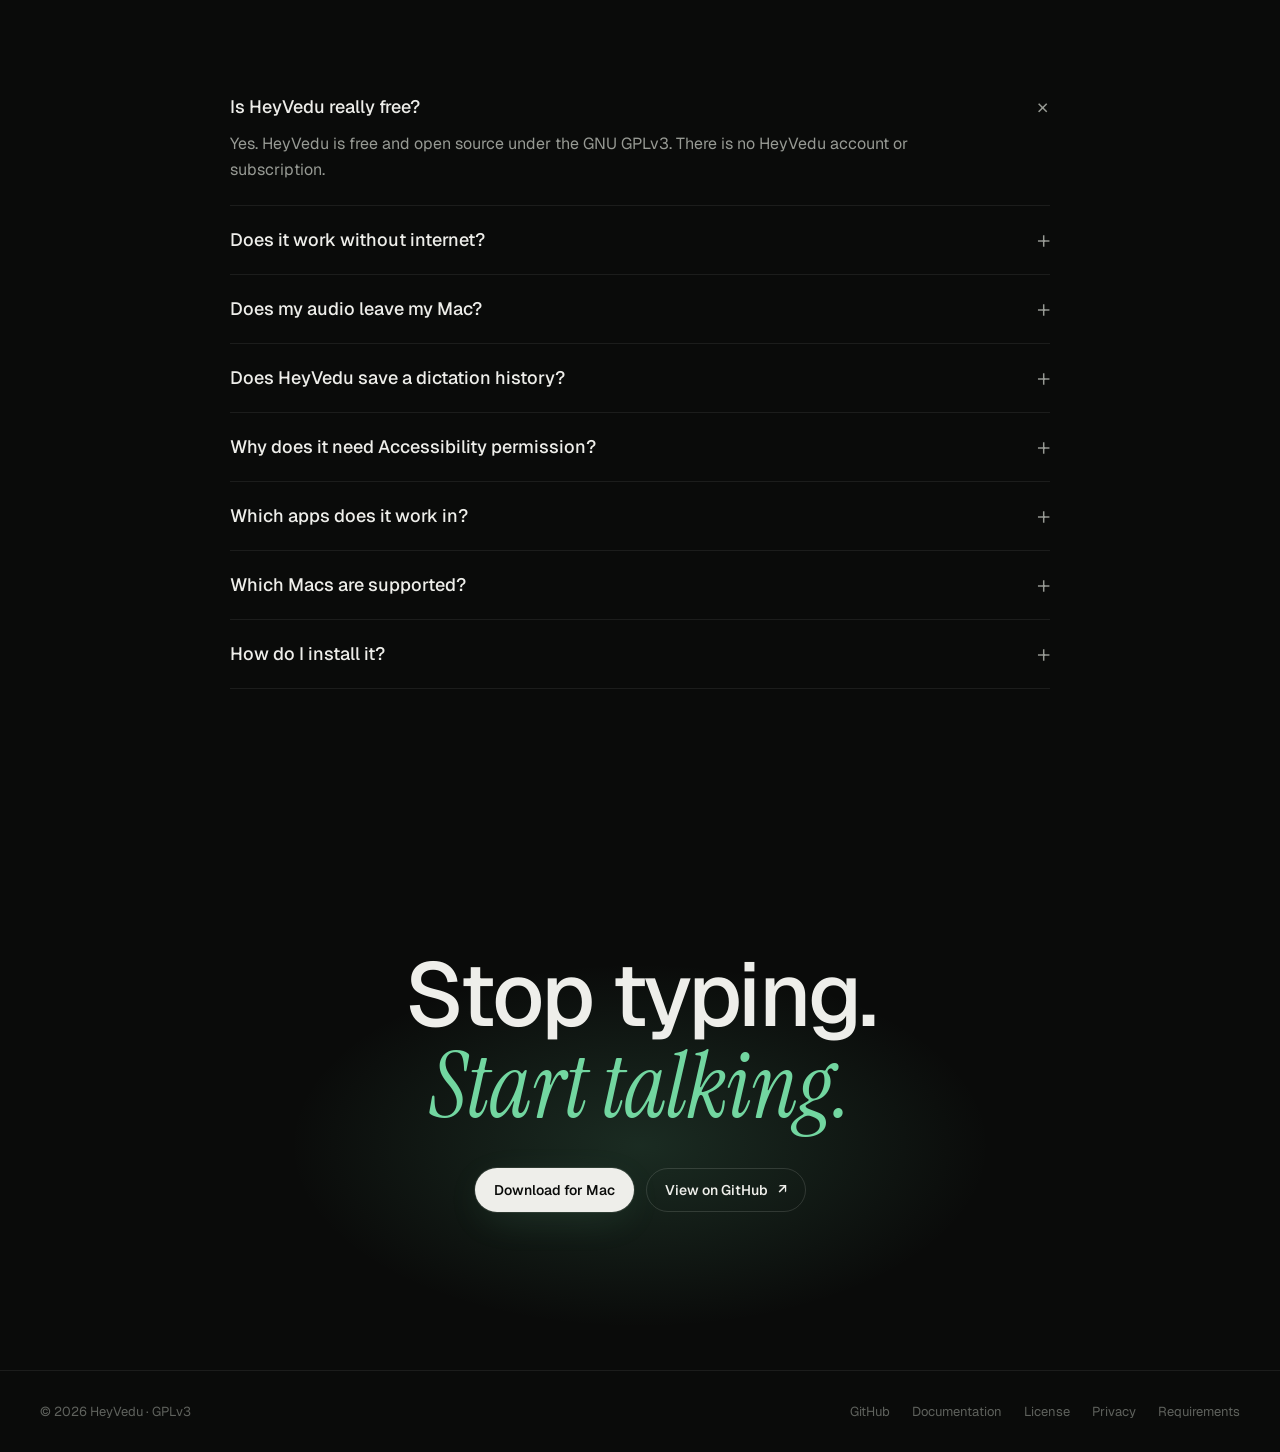
==== commit a8c0e3ff: "Show a misheard dictionary term fixed on the homepage The dictionary card now says terms are typed r" ====
--- a/index.html
+++ b/index.html
@@ -238,7 +238,6 @@
       <details><summary>Does my audio leave my Mac?</summary><p>No. Recorded audio stays in memory, is never written to disk, and is transcribed on-device.</p></details>
       <details><summary>Does HeyVedu save a dictation history?</summary><p>No. HeyVedu does not store a dictation history. Debug builds log timing and errors, but not audio, transcripts, or typed keys.</p></details>
       <details><summary>Why does it need Accessibility permission?</summary><p>Accessibility access lets HeyVedu observe your push-to-talk shortcut and paste the finished text at your current cursor. Your clipboard is restored afterwards.</p></details>
-      <details><summary>How does it know which app I’m in?</summary><p>When you press the shortcut, HeyVedu checks the frontmost app and, in a browser, the site’s domain, so it can pick the format and tone. That check happens on your Mac and isn’t saved or sent anywhere.</p></details>
       <details><summary>Which apps does it work in?</summary><p>Almost anything that accepts pasted text: chat, email, notes, documents, code editors, AI chats and terminals.</p></details>
       <details><summary>Which Macs are supported?</summary><p>HeyVedu requires an Apple-silicon Mac running macOS 14 or later. Dictation is currently English-only.</p></details>
       <details><summary>How do I install it?</summary><p><a href="https://app.heyvedu.com/download">Download the disk image</a>, open it, and drag HeyVedu to Applications. The app is signed and notarized by Apple and updates itself. You can also install it with Homebrew or <a href="https://github.com/rajan9519/heyvedu#install-from-source">build it from source</a> with Xcode.</p></details>
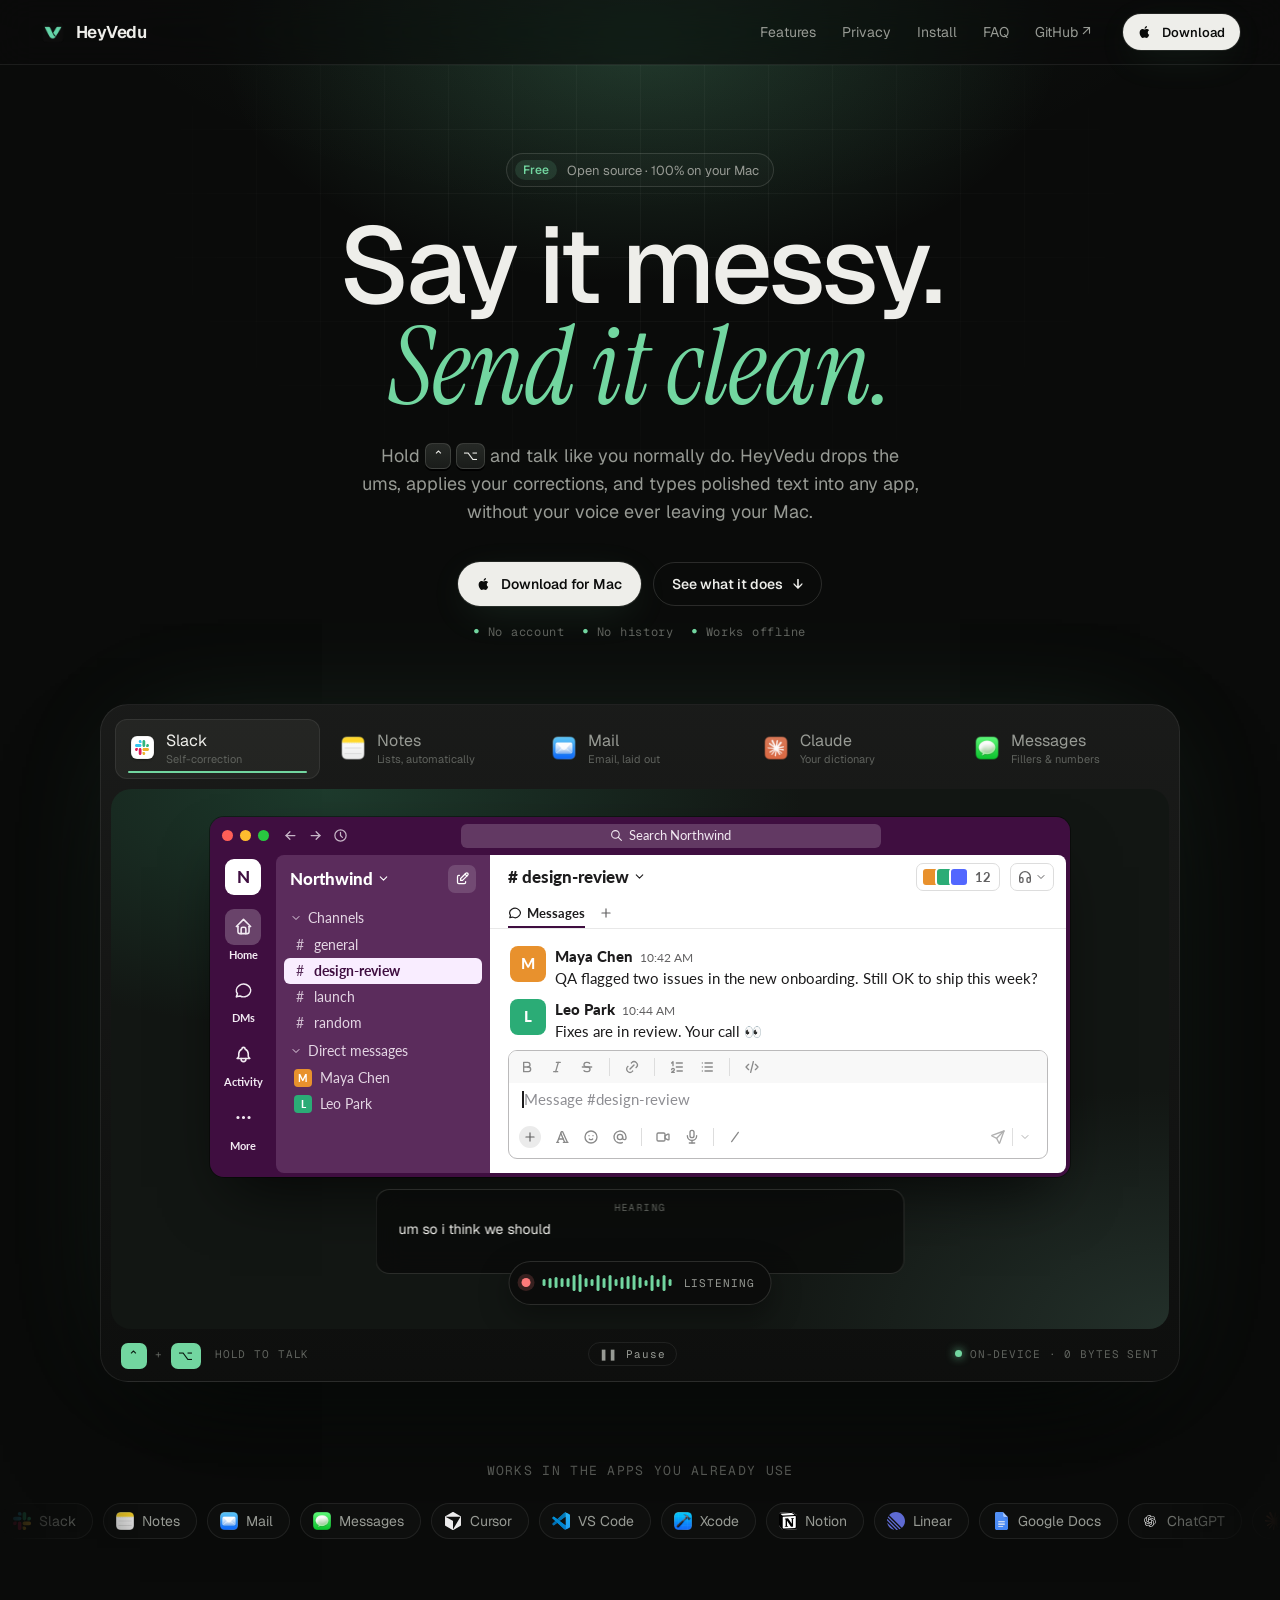
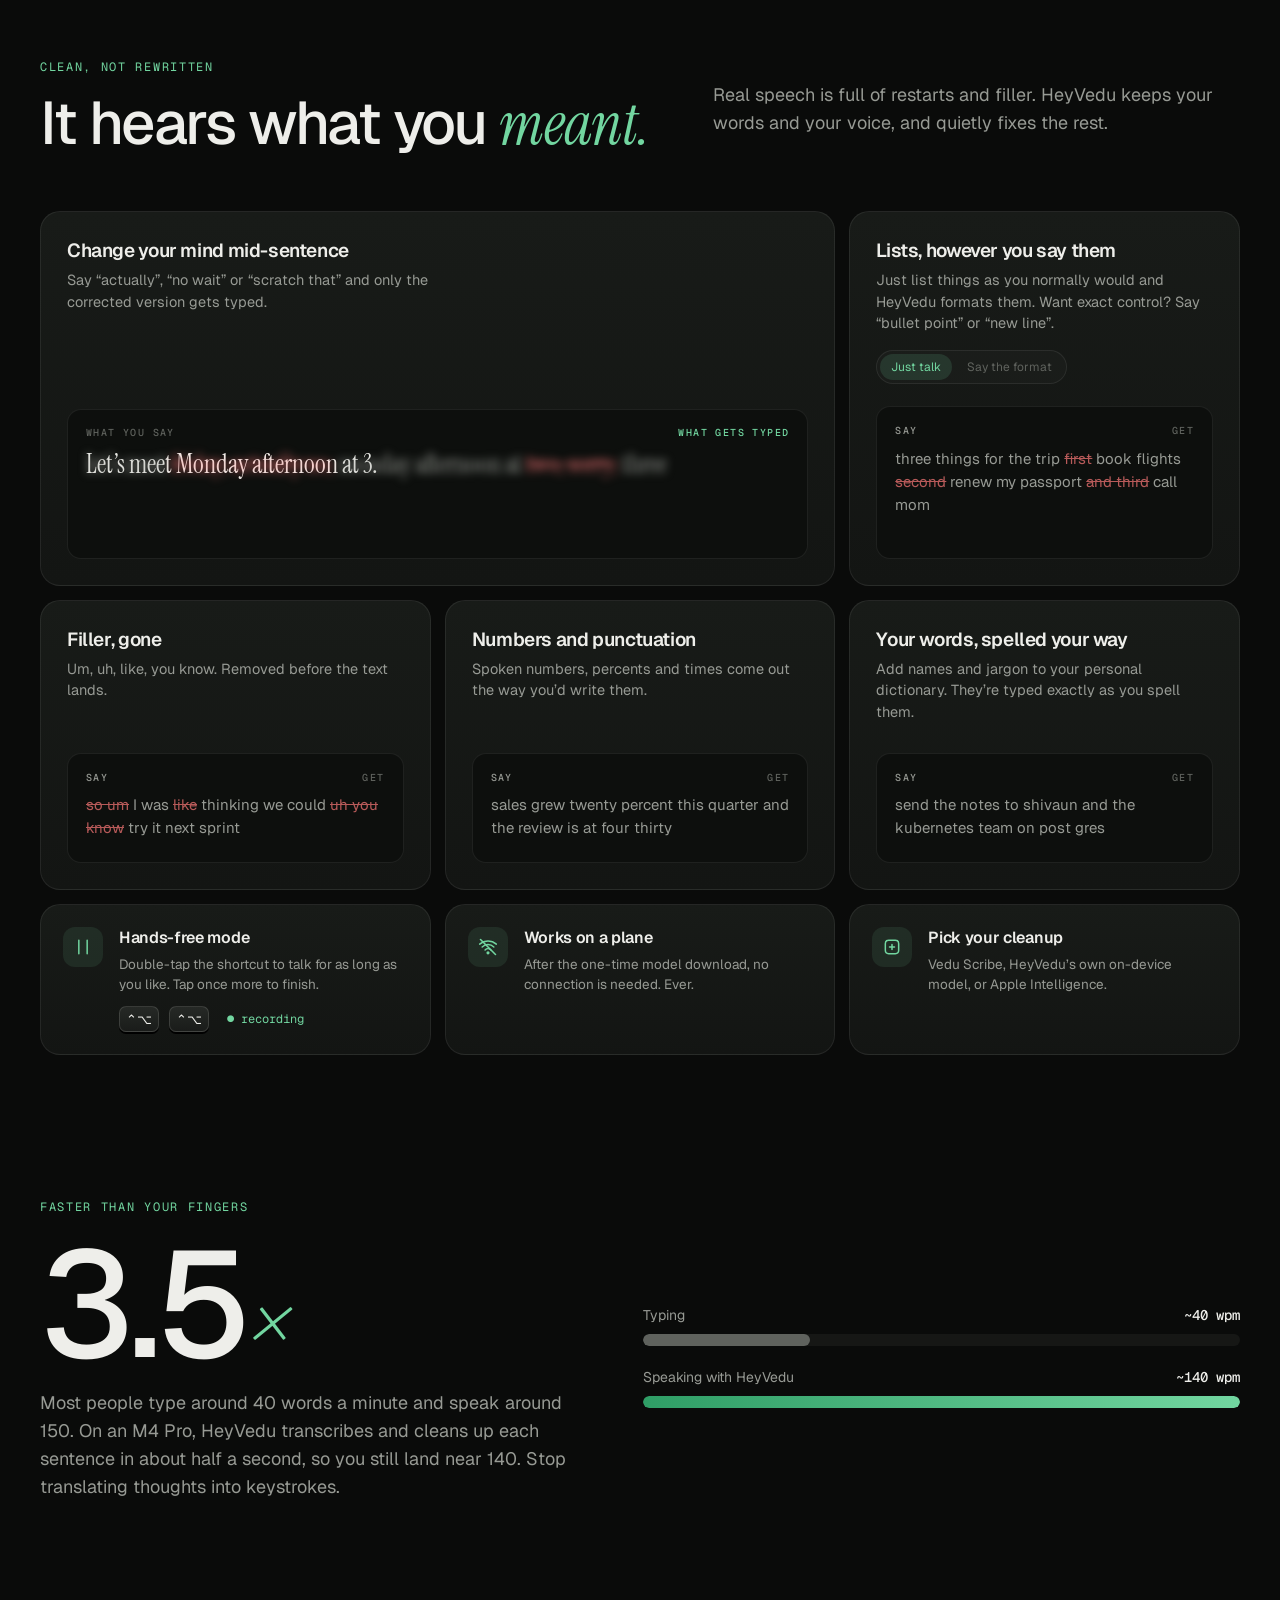
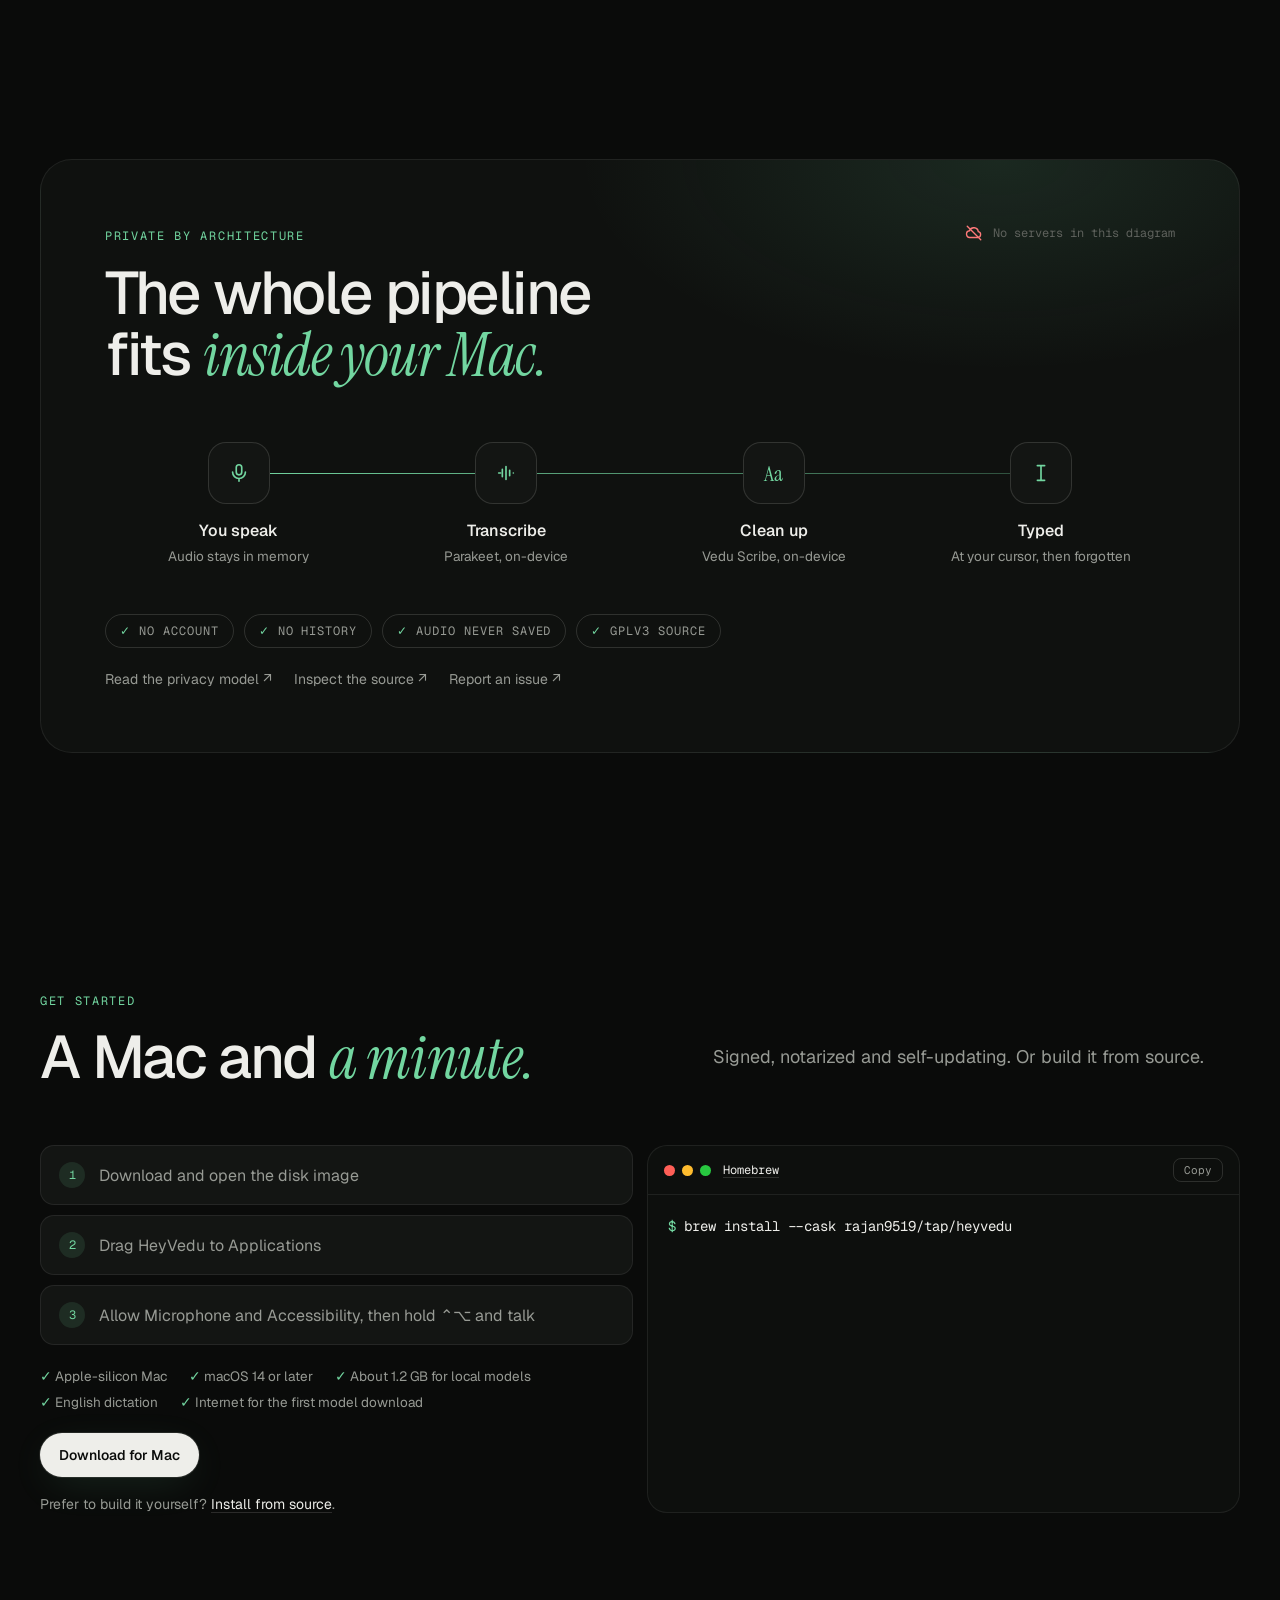
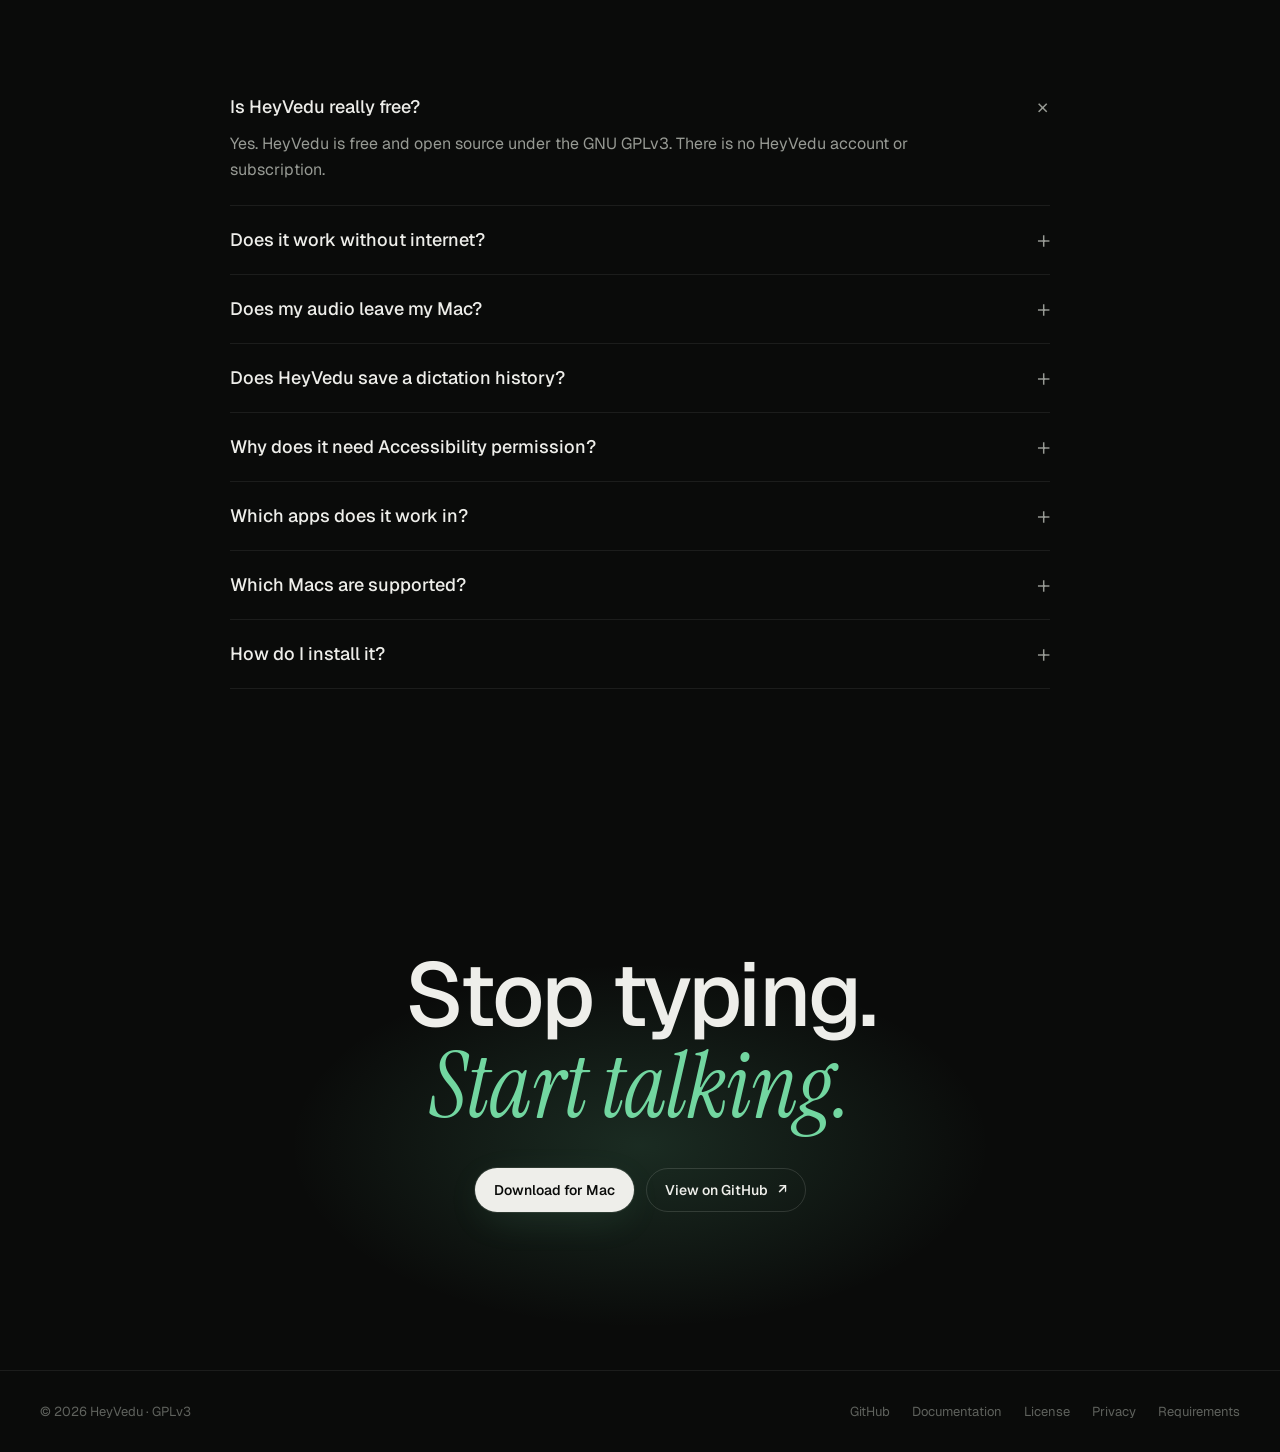
==== commit d73e5cde: "Show automatic email layout and lists in the homepage demo The Mail scene no longer says "new line":" ====
--- a/index.html
+++ b/index.html
@@ -145,11 +145,11 @@
       </article>
       <article class="card reveal">
         <h3>Your words, spelled your way</h3>
-        <p>Add names and jargon to your personal dictionary. They’re typed exactly as you spell them, even when they’re misheard.</p>
-        <div class="demo"><div class="morph" data-loop>
-          <div class="lbl"><b class="a">Say</b><b class="b">Get</b></div>
-          <div class="raw">send the notes to ha dassa and the cooper netties team on post gres</div>
-          <div class="clean">Send the notes to <mark class="dict">Hadassah</mark> and the <mark class="dict">Kubernetes</mark> team on <mark class="dict">Postgres</mark>.</div>
+        <p>Add names and jargon to your personal dictionary. They’re typed exactly as you spell them.</p>
+        <div class="demo"><div class="morph" data-loop>
+          <div class="lbl"><b class="a">Say</b><b class="b">Get</b></div>
+          <div class="raw">send the notes to shivaun and the kubernetes team on post gres</div>
+          <div class="clean">Send the notes to <mark class="dict">Siobhan</mark> and the <mark class="dict">Kubernetes</mark> team on <mark class="dict">Postgres</mark>.</div>
         </div></div>
       </article>
     </div>
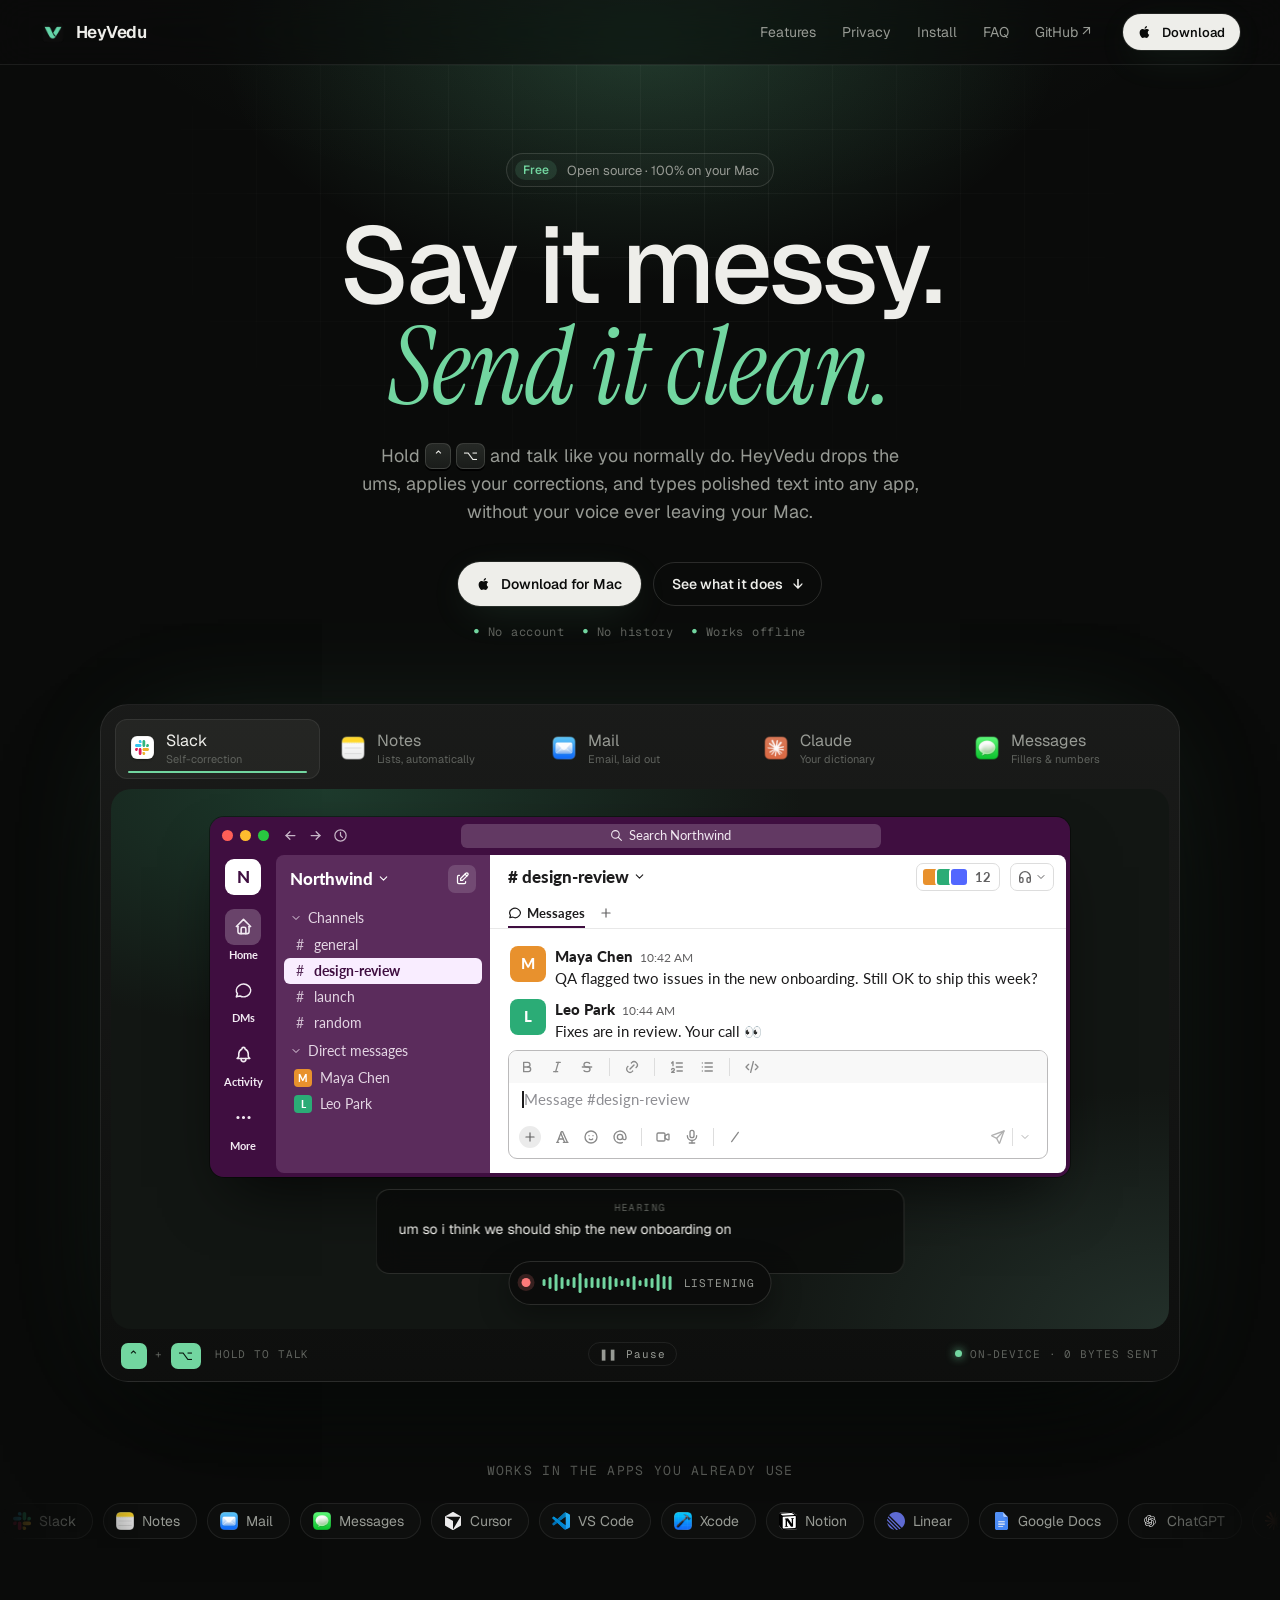
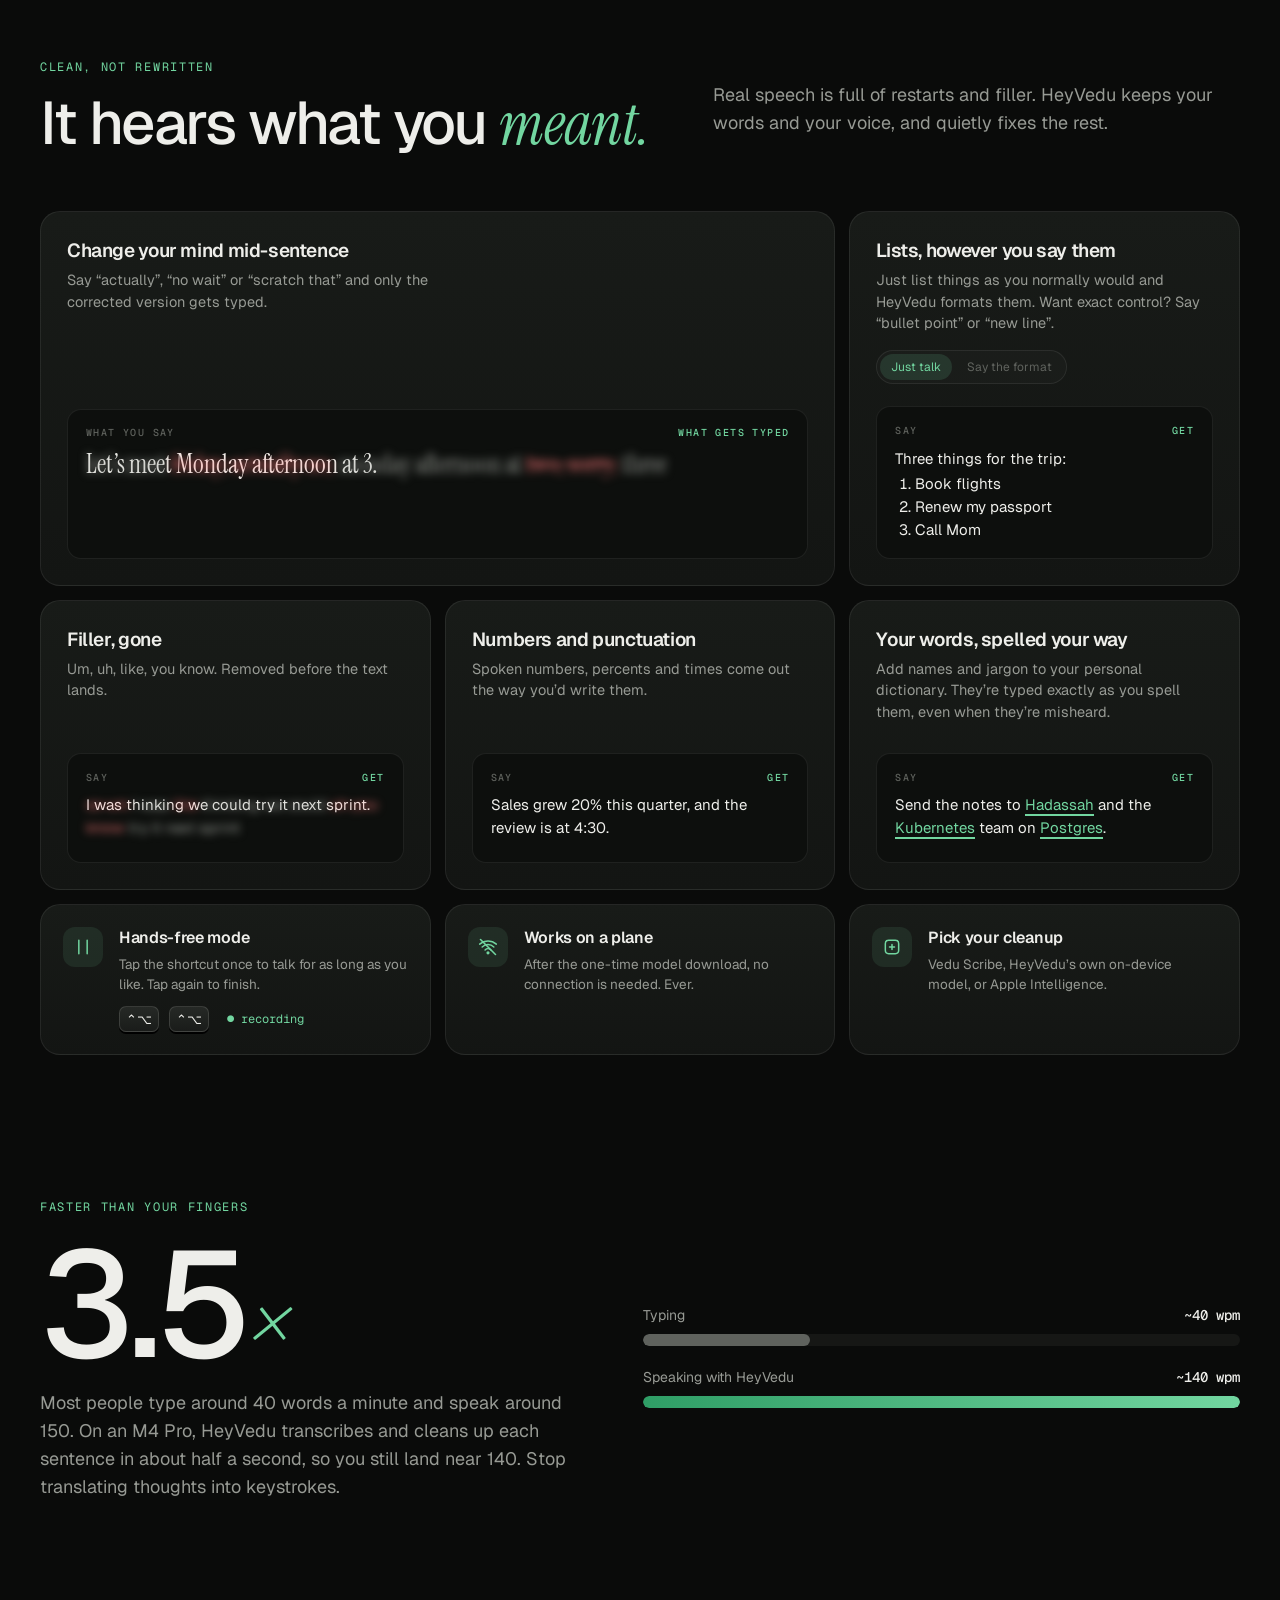
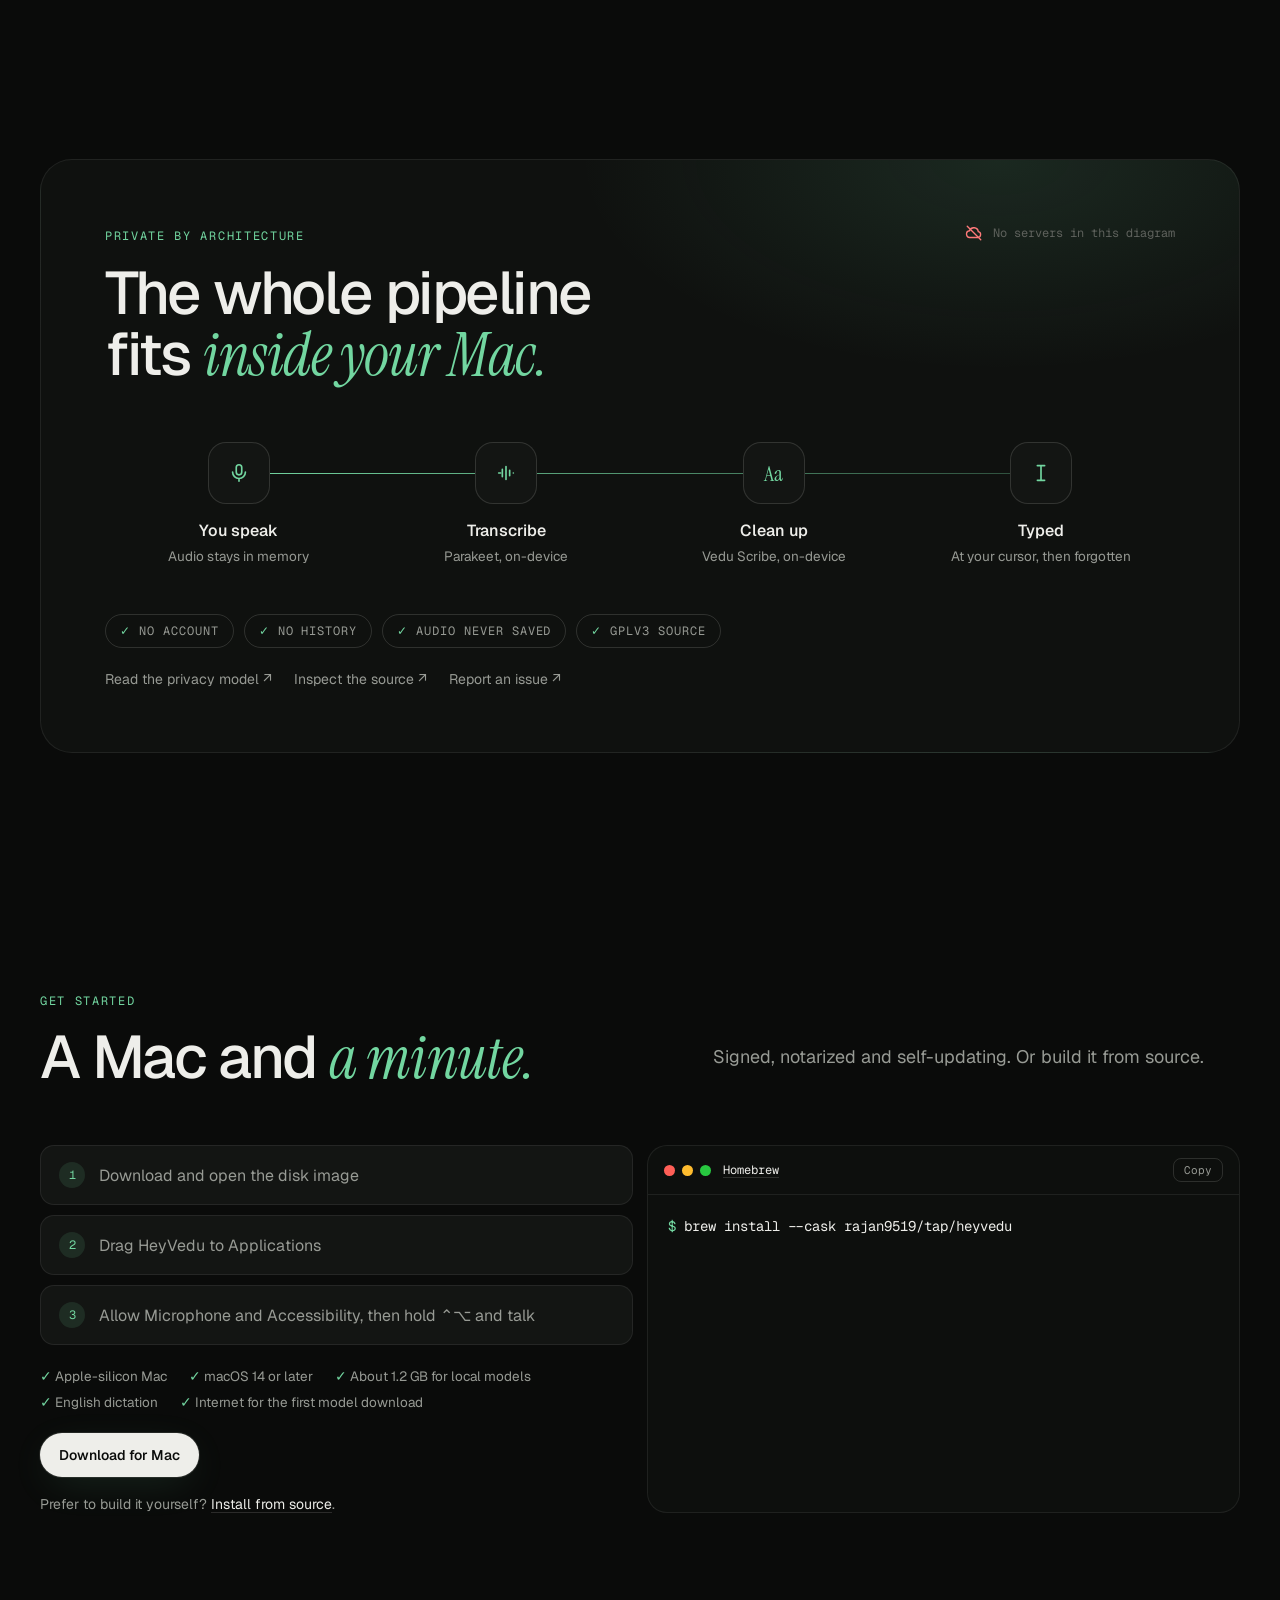
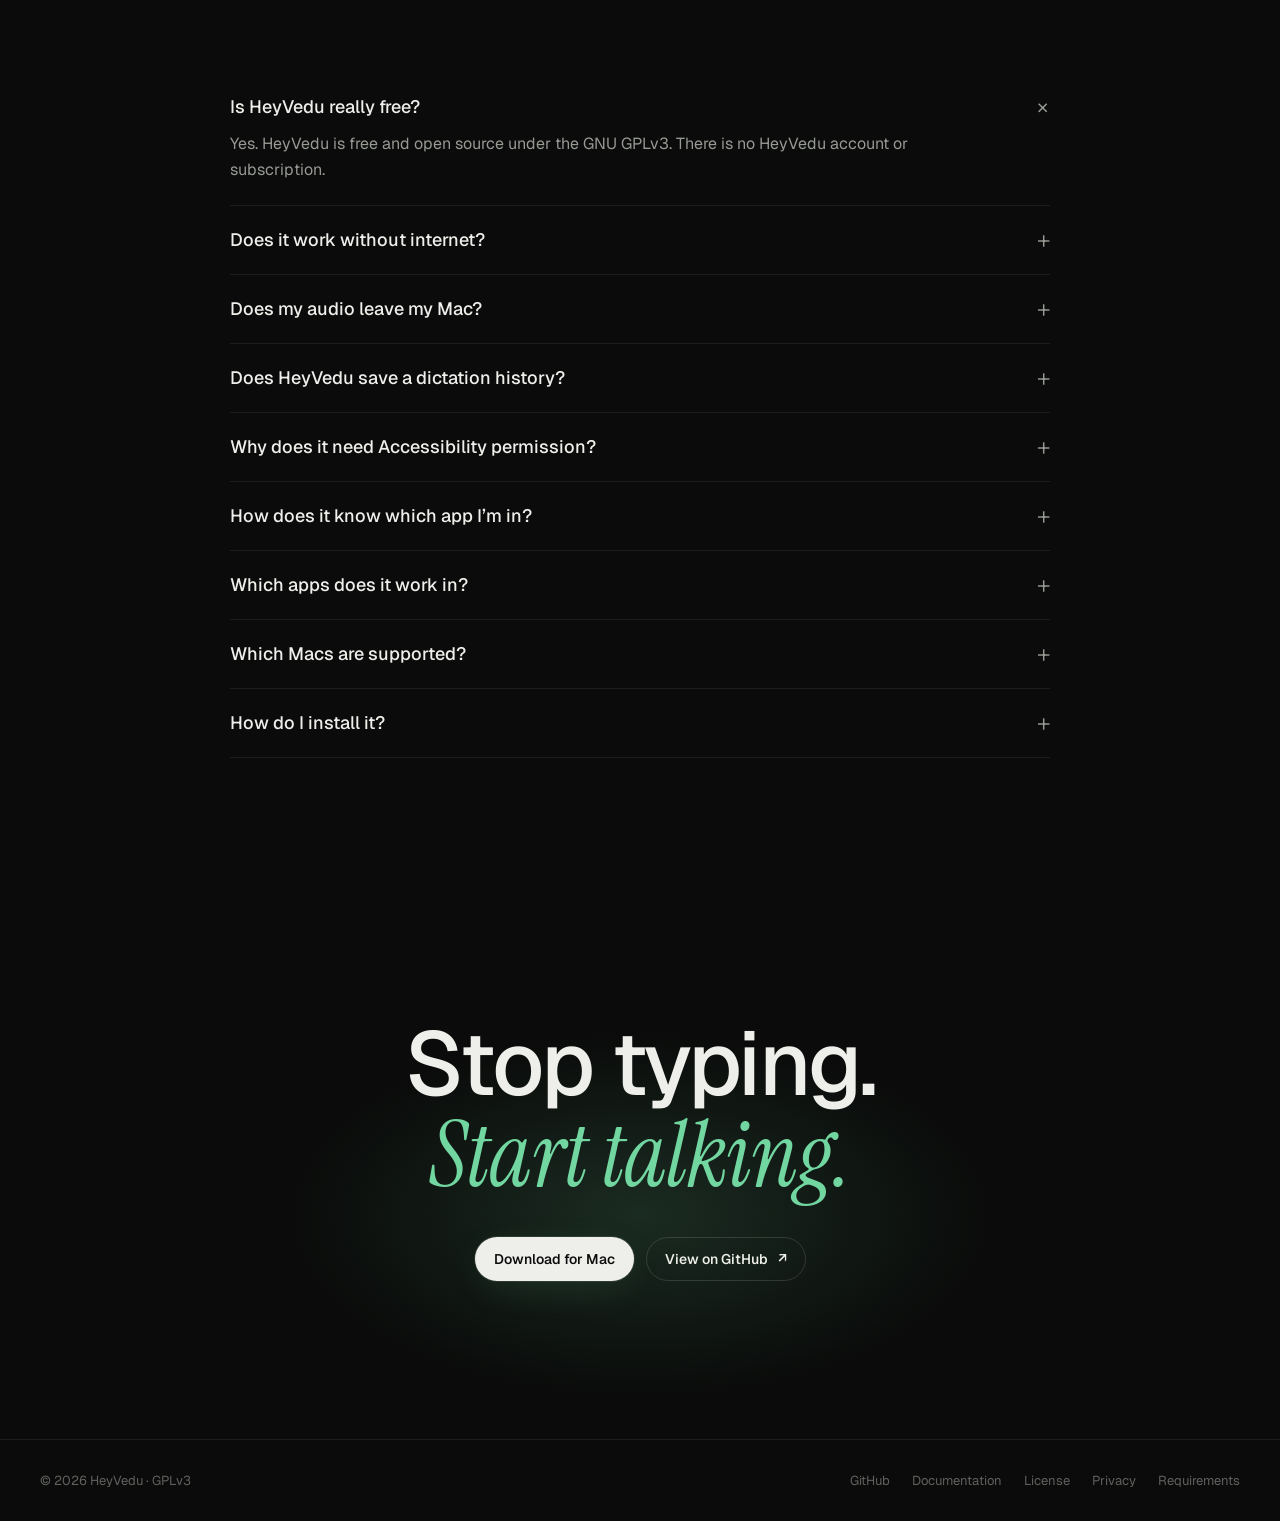
==== commit abef6dd6: "Start hands-free with a single tap, and ship HeyVedu's own sound cues A quick tap of the shortcut no" ====
--- a/index.html
+++ b/index.html
@@ -145,11 +145,11 @@
       </article>
       <article class="card reveal">
         <h3>Your words, spelled your way</h3>
-        <p>Add names and jargon to your personal dictionary. They’re typed exactly as you spell them.</p>
-        <div class="demo"><div class="morph" data-loop>
-          <div class="lbl"><b class="a">Say</b><b class="b">Get</b></div>
-          <div class="raw">send the notes to shivaun and the kubernetes team on post gres</div>
-          <div class="clean">Send the notes to <mark class="dict">Siobhan</mark> and the <mark class="dict">Kubernetes</mark> team on <mark class="dict">Postgres</mark>.</div>
+        <p>Add names and jargon to your personal dictionary. They’re typed exactly as you spell them, even when they’re misheard.</p>
+        <div class="demo"><div class="morph" data-loop>
+          <div class="lbl"><b class="a">Say</b><b class="b">Get</b></div>
+          <div class="raw">send the notes to ha dassa and the cooper netties team on post gres</div>
+          <div class="clean">Send the notes to <mark class="dict">Hadassah</mark> and the <mark class="dict">Kubernetes</mark> team on <mark class="dict">Postgres</mark>.</div>
         </div></div>
       </article>
     </div>
@@ -157,7 +157,7 @@
     <div class="mini">
       <article class="card reveal">
         <div class="ico"><svg width="20" height="20" viewBox="0 0 24 24" fill="none" stroke="currentColor" stroke-width="1.8" stroke-linecap="round"><path d="M7 4v16M17 4v16"/></svg></div>
-        <div><h3>Hands-free mode</h3><p>Double-tap the shortcut to talk for as long as you like. Tap once more to finish.</p>
+        <div><h3>Hands-free mode</h3><p>Tap the shortcut once to talk for as long as you like. Tap again to finish.</p>
           <div class="handsfree" style="margin-top:12px"><span class="kbd tap">⌃⌥</span><span class="kbd tap">⌃⌥</span><span class="ring">● recording</span></div></div>
       </article>
       <article class="card reveal">
@@ -238,6 +238,7 @@
       <details><summary>Does my audio leave my Mac?</summary><p>No. Recorded audio stays in memory, is never written to disk, and is transcribed on-device.</p></details>
       <details><summary>Does HeyVedu save a dictation history?</summary><p>No. HeyVedu does not store a dictation history. Debug builds log timing and errors, but not audio, transcripts, or typed keys.</p></details>
       <details><summary>Why does it need Accessibility permission?</summary><p>Accessibility access lets HeyVedu observe your push-to-talk shortcut and paste the finished text at your current cursor. Your clipboard is restored afterwards.</p></details>
+      <details><summary>How does it know which app I’m in?</summary><p>When you press the shortcut, HeyVedu checks the frontmost app and, in a browser, the site’s domain, so it can pick the format and tone. That check happens on your Mac and isn’t saved or sent anywhere.</p></details>
       <details><summary>Which apps does it work in?</summary><p>Almost anything that accepts pasted text: chat, email, notes, documents, code editors, AI chats and terminals.</p></details>
       <details><summary>Which Macs are supported?</summary><p>HeyVedu requires an Apple-silicon Mac running macOS 14 or later. Dictation is currently English-only.</p></details>
       <details><summary>How do I install it?</summary><p><a href="https://app.heyvedu.com/download">Download the disk image</a>, open it, and drag HeyVedu to Applications. The app is signed and notarized by Apple and updates itself. You can also install it with Homebrew or <a href="https://github.com/rajan9519/heyvedu#install-from-source">build it from source</a> with Xcode.</p></details>
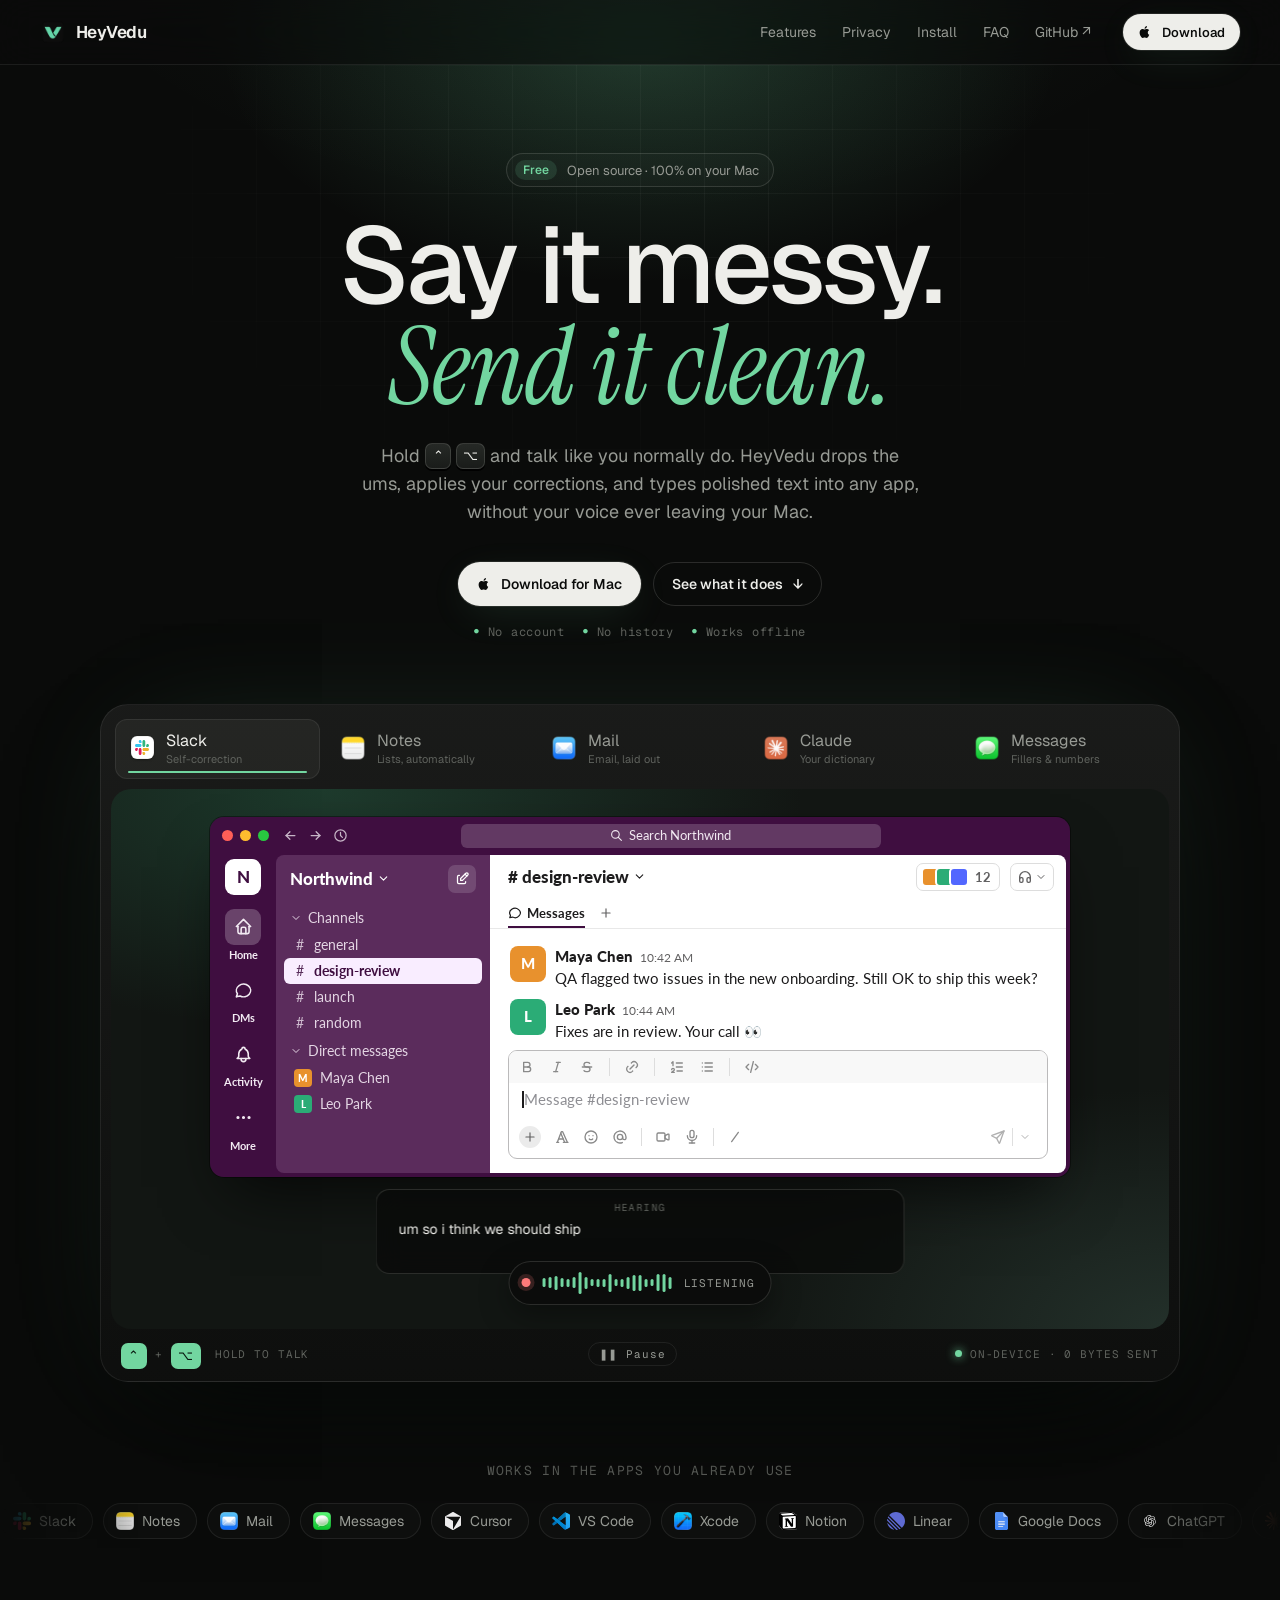
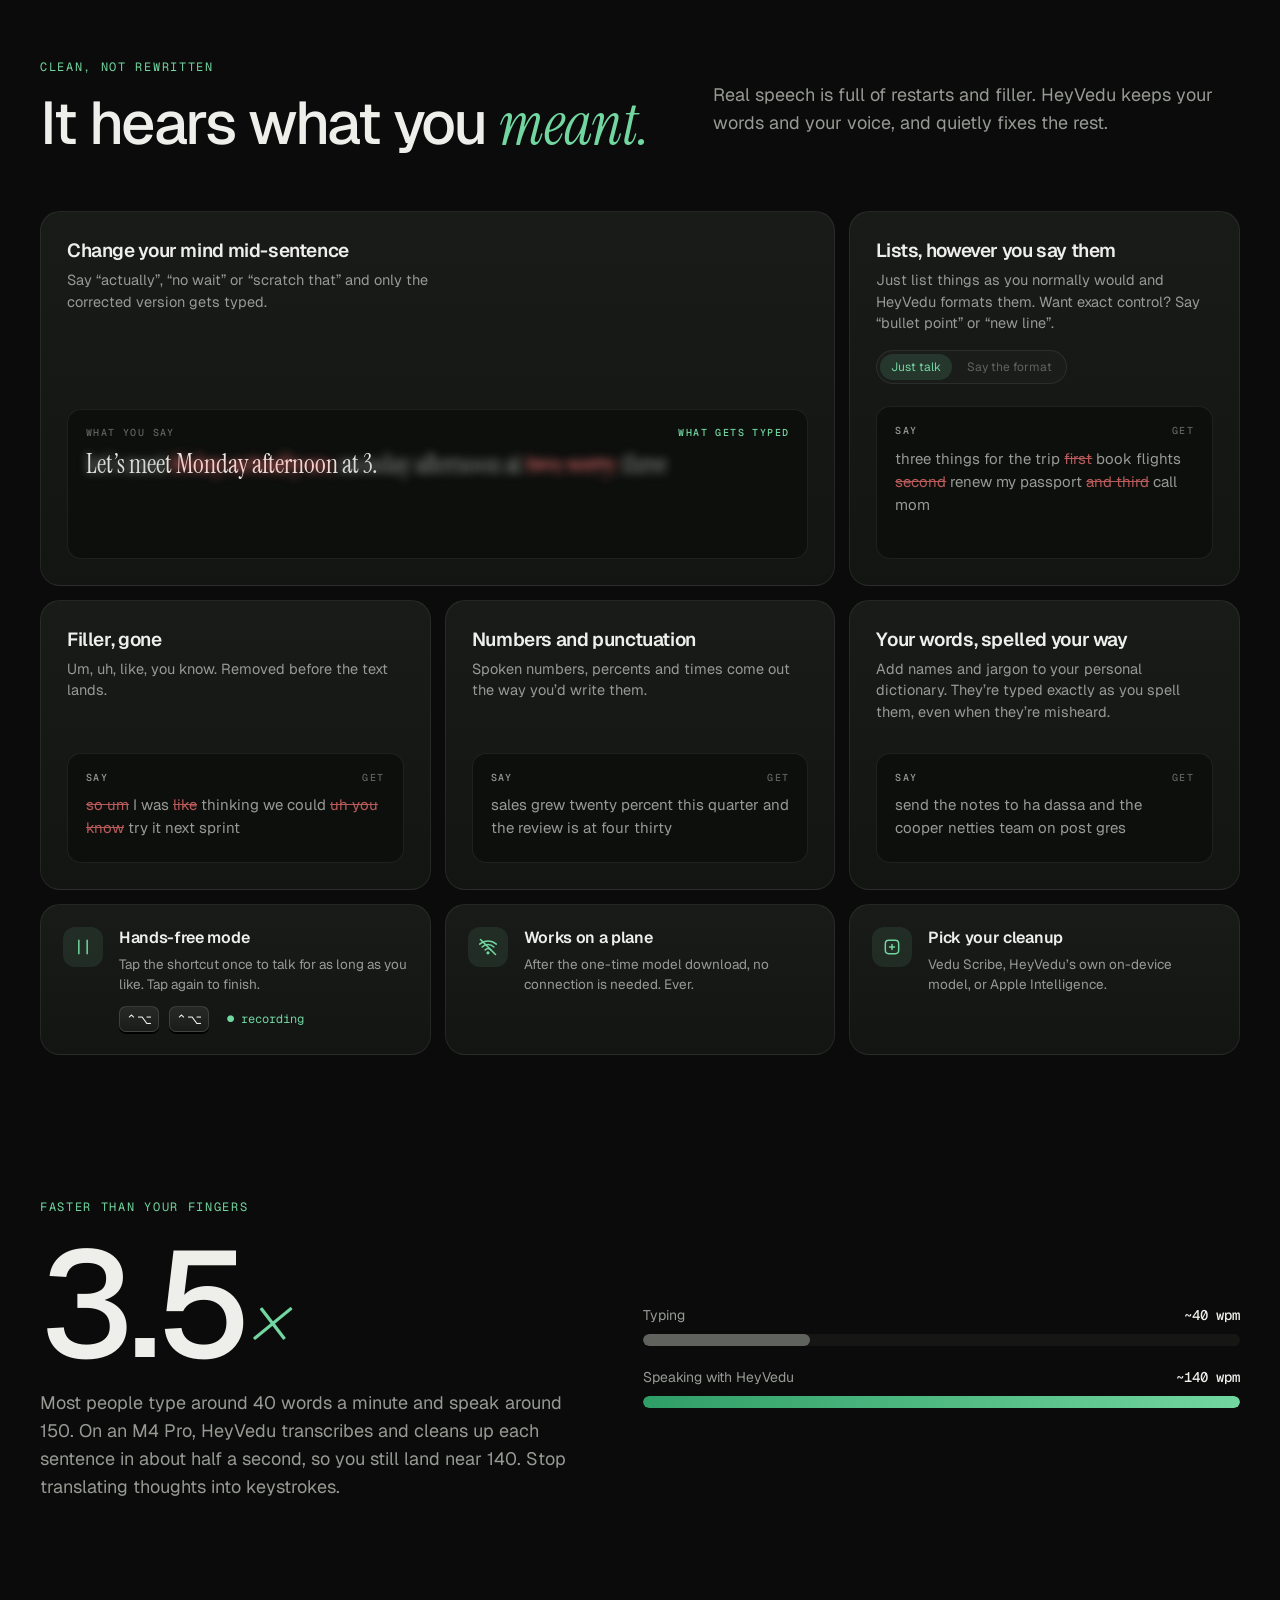
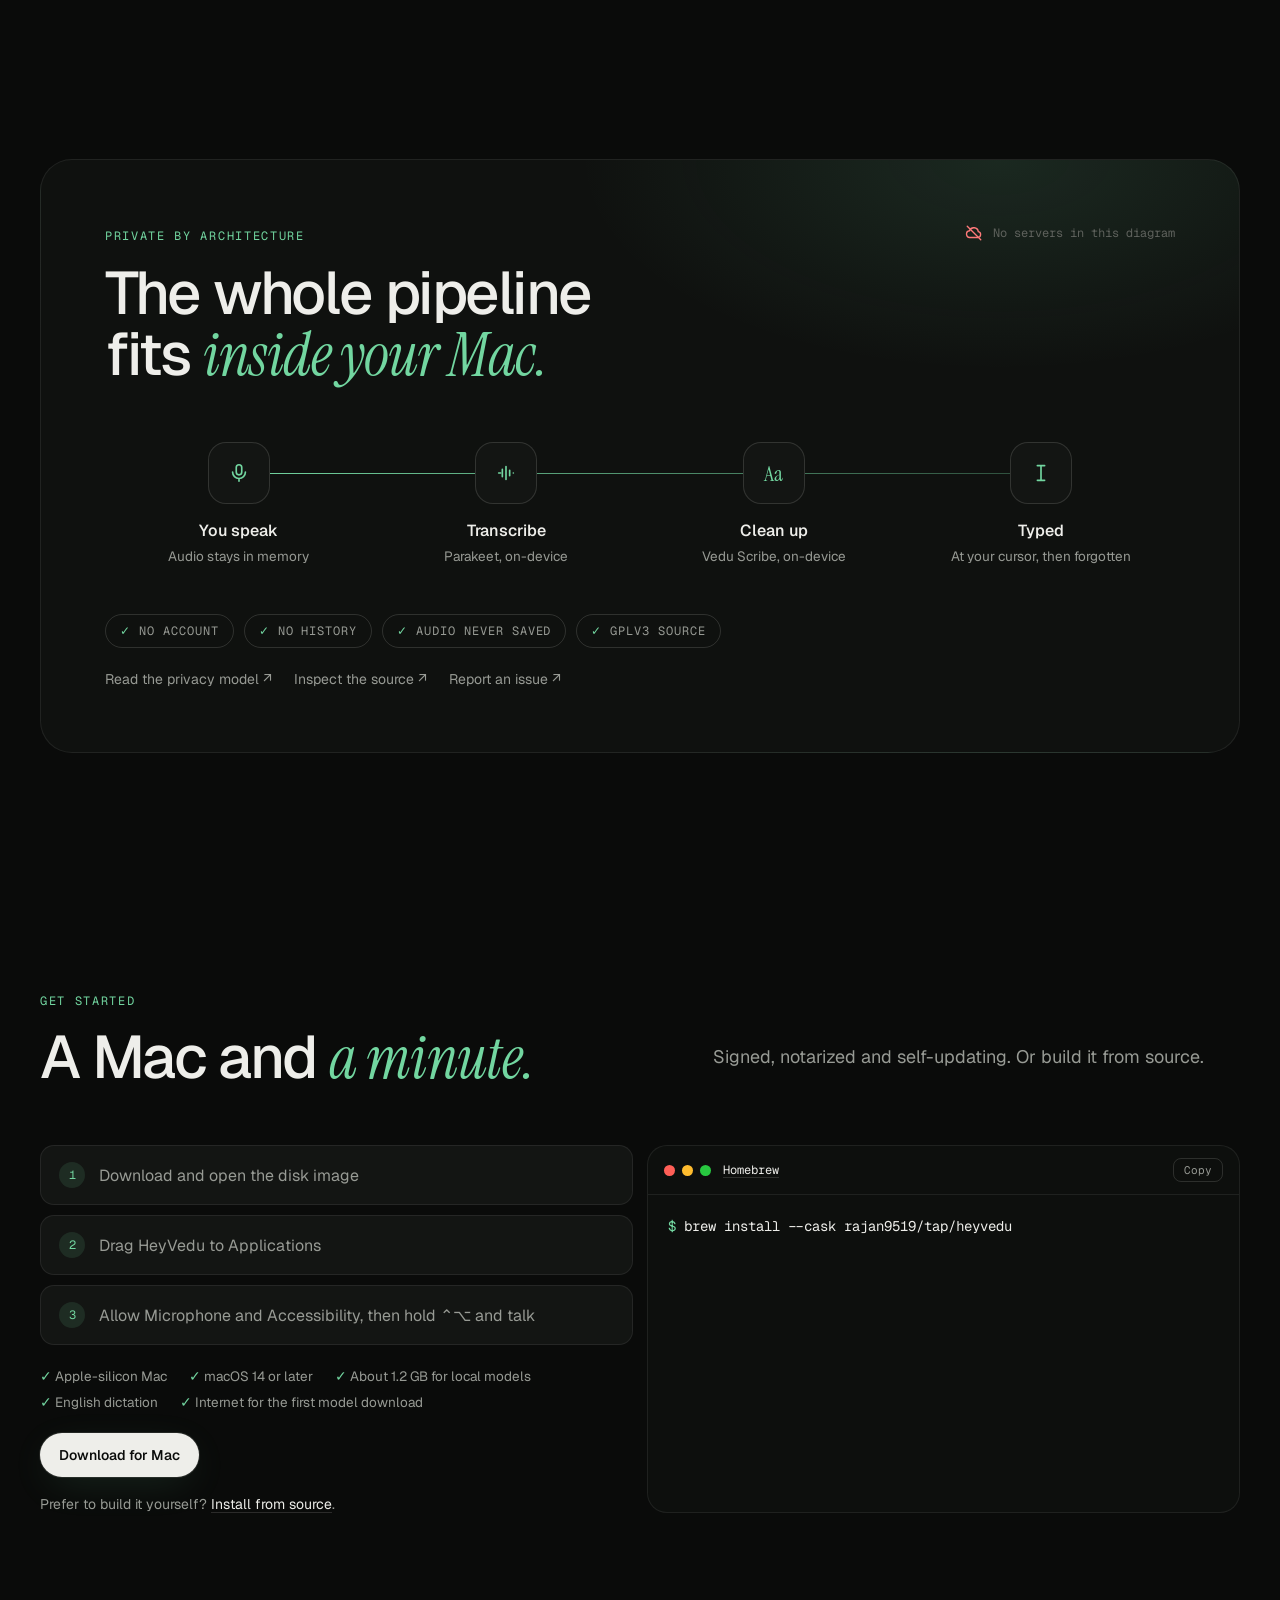
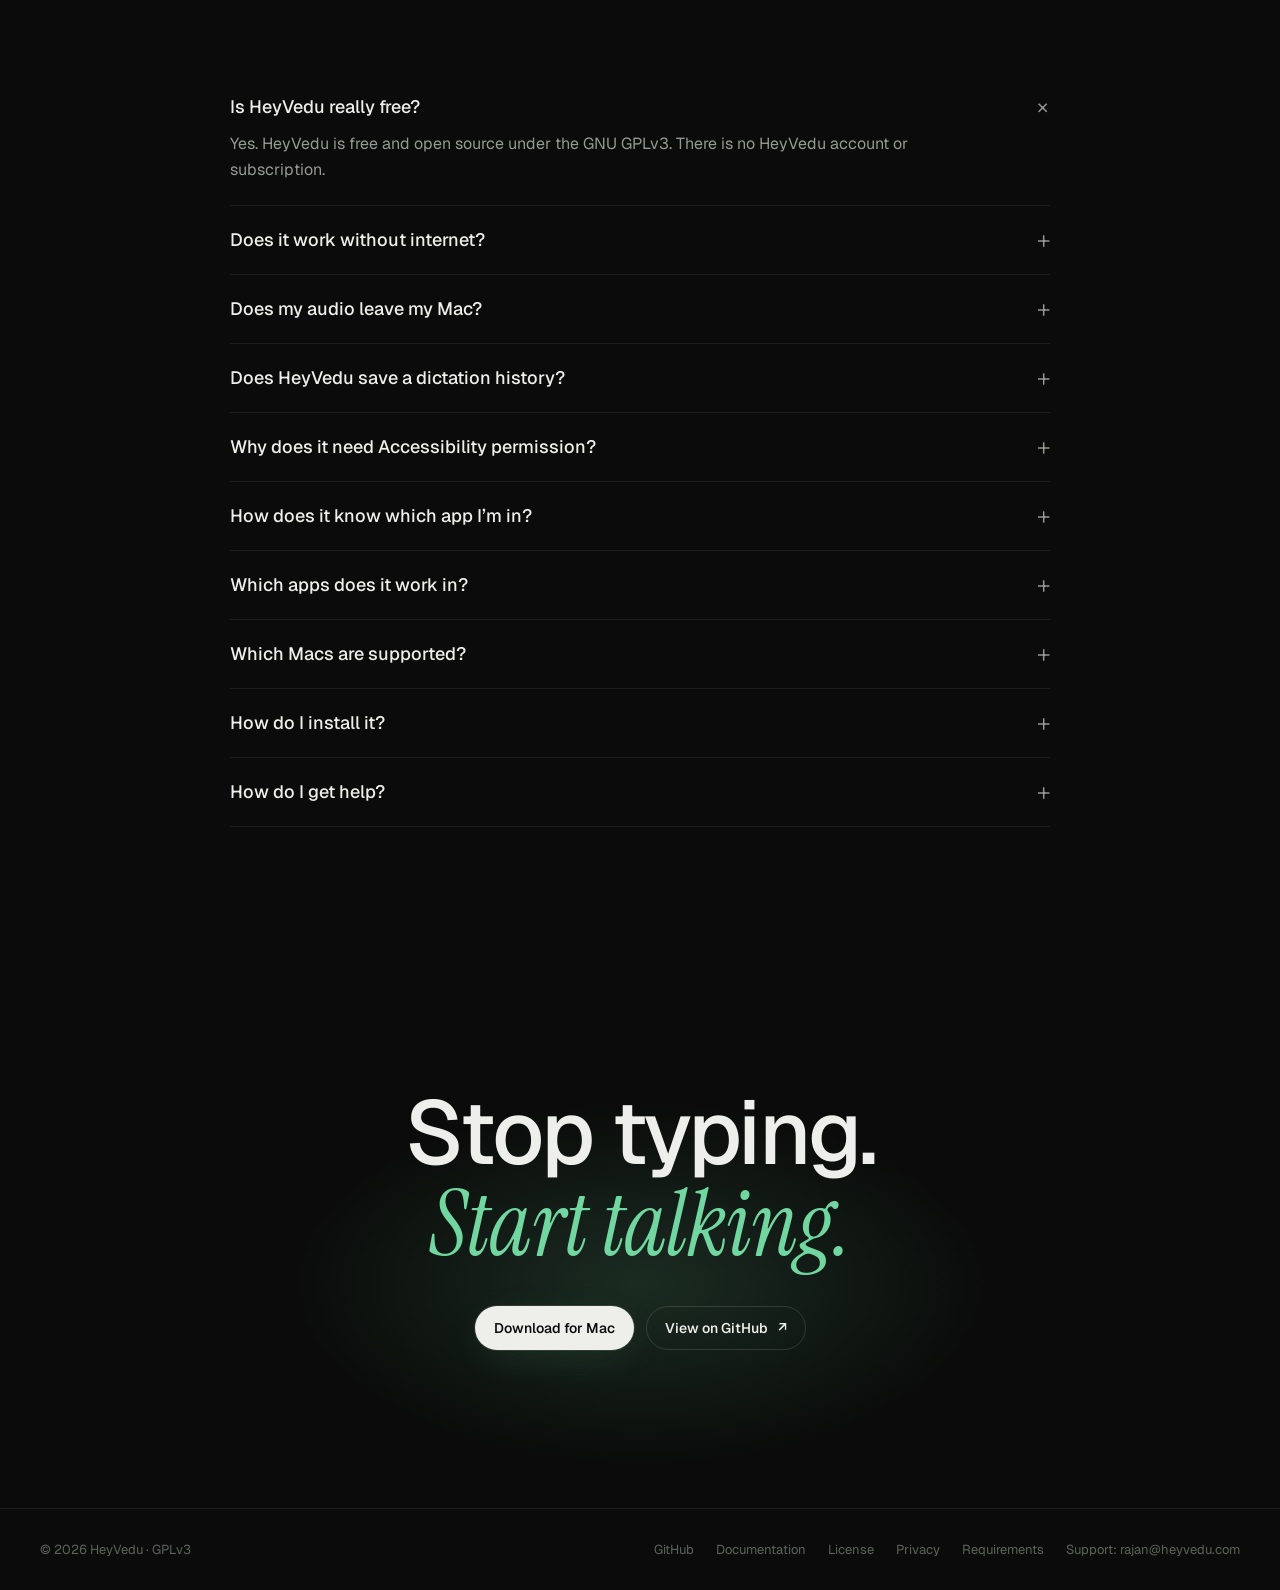
==== commit 49f6641e: "Show the support email on the website and in About Add rajan@heyvedu.com to the website's FAQ and fo" ====
--- a/index.html
+++ b/index.html
@@ -242,6 +242,7 @@
       <details><summary>Which apps does it work in?</summary><p>Almost anything that accepts pasted text: chat, email, notes, documents, code editors, AI chats and terminals.</p></details>
       <details><summary>Which Macs are supported?</summary><p>HeyVedu requires an Apple-silicon Mac running macOS 14 or later. Dictation is currently English-only.</p></details>
       <details><summary>How do I install it?</summary><p><a href="https://app.heyvedu.com/download">Download the disk image</a>, open it, and drag HeyVedu to Applications. The app is signed and notarized by Apple and updates itself. You can also install it with Homebrew or <a href="https://github.com/rajan9519/heyvedu#install-from-source">build it from source</a> with Xcode.</p></details>
+      <details><summary>How do I get help?</summary><p>Email <a href="mailto:rajan@heyvedu.com">rajan@heyvedu.com</a> for support, or <a href="https://github.com/rajan9519/heyvedu/issues" target="_blank" rel="noreferrer">report an issue on GitHub</a>.</p></details>
     </div>
   </div>
 </section>
@@ -255,6 +256,6 @@
 
 </main>
 
-<footer><div class="wrap"><span>© 2026 HeyVedu · GPLv3</span><nav aria-label="Footer navigation"><a href="https://github.com/rajan9519/heyvedu">GitHub</a><a href="https://github.com/rajan9519/heyvedu#readme">Documentation</a><a href="https://github.com/rajan9519/heyvedu/blob/main/LICENSE">License</a><a href="#privacy">Privacy</a><a href="#requirements">Requirements</a></nav></div></footer>
+<footer><div class="wrap"><span>© 2026 HeyVedu · GPLv3</span><nav aria-label="Footer navigation"><a href="https://github.com/rajan9519/heyvedu">GitHub</a><a href="https://github.com/rajan9519/heyvedu#readme">Documentation</a><a href="https://github.com/rajan9519/heyvedu/blob/main/LICENSE">License</a><a href="#privacy">Privacy</a><a href="#requirements">Requirements</a><a href="mailto:rajan@heyvedu.com">Support: rajan@heyvedu.com</a></nav></div></footer>
 </body>
 </html>
